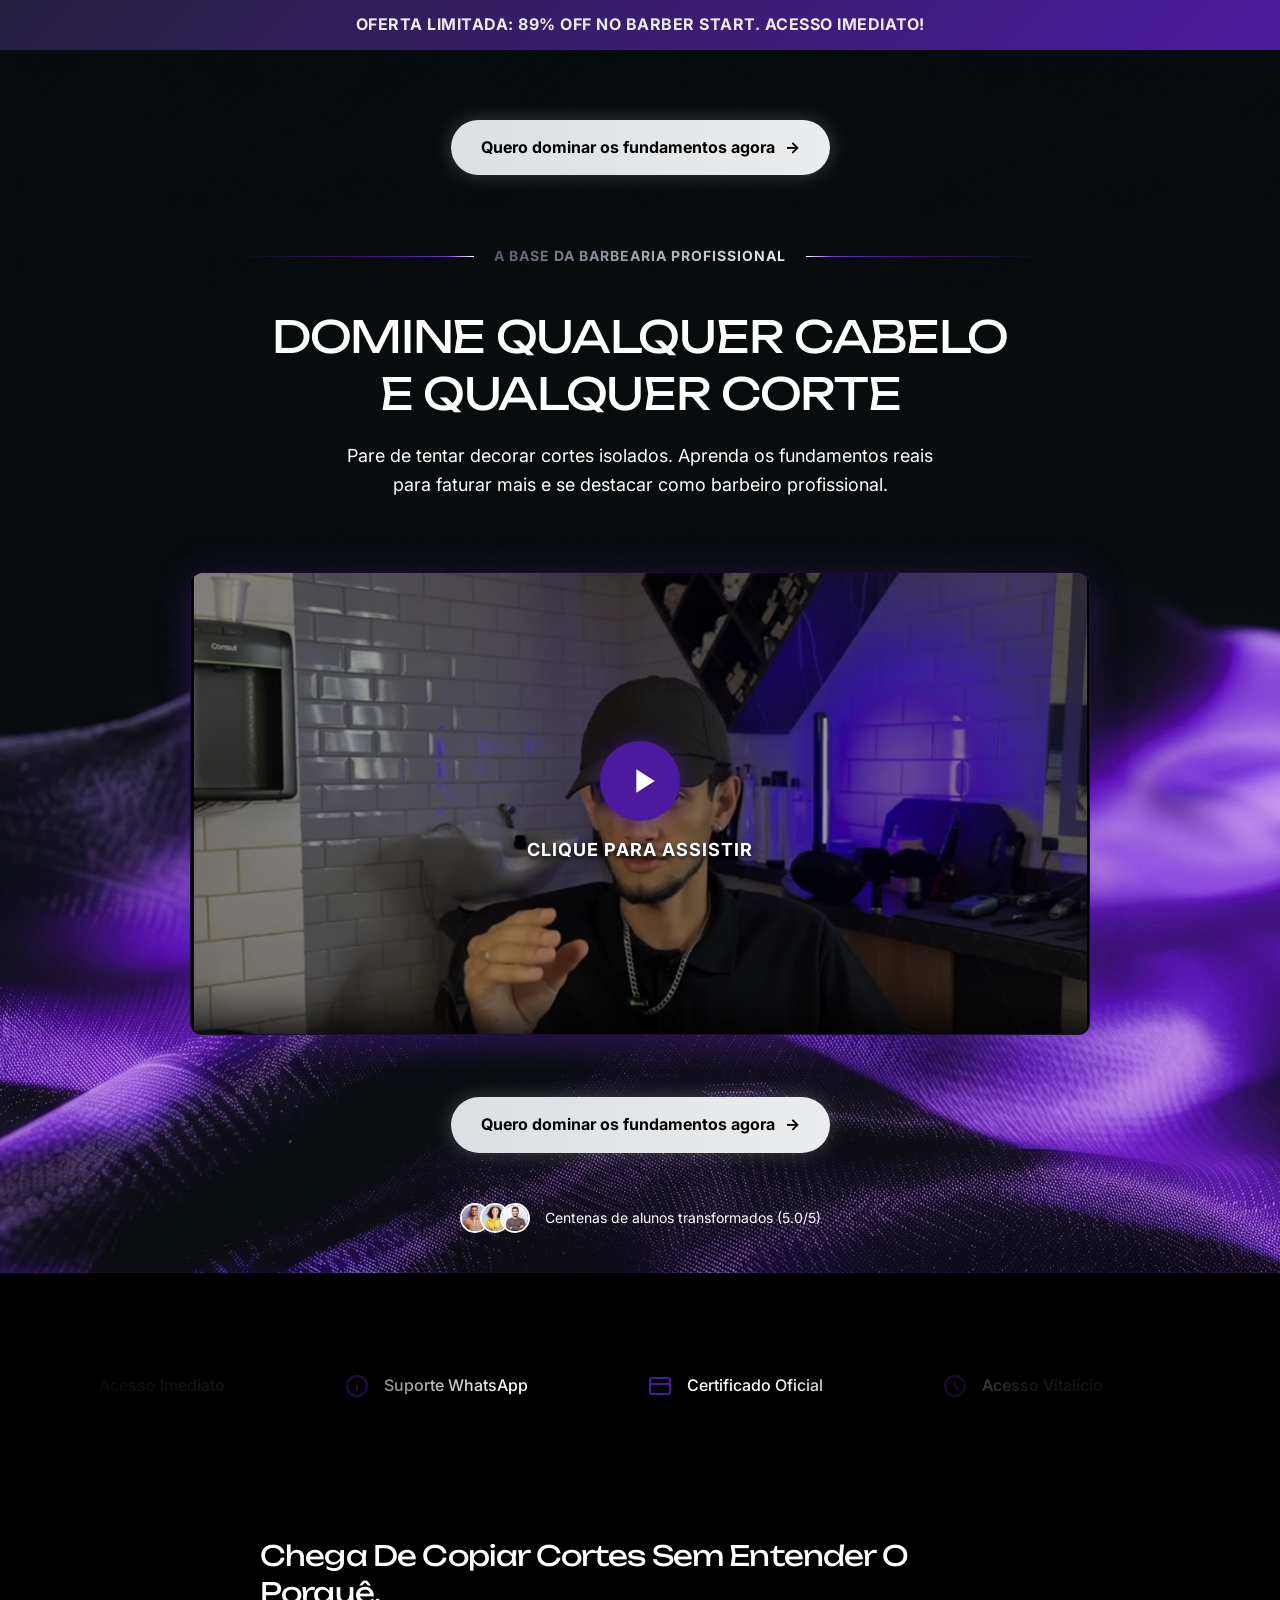
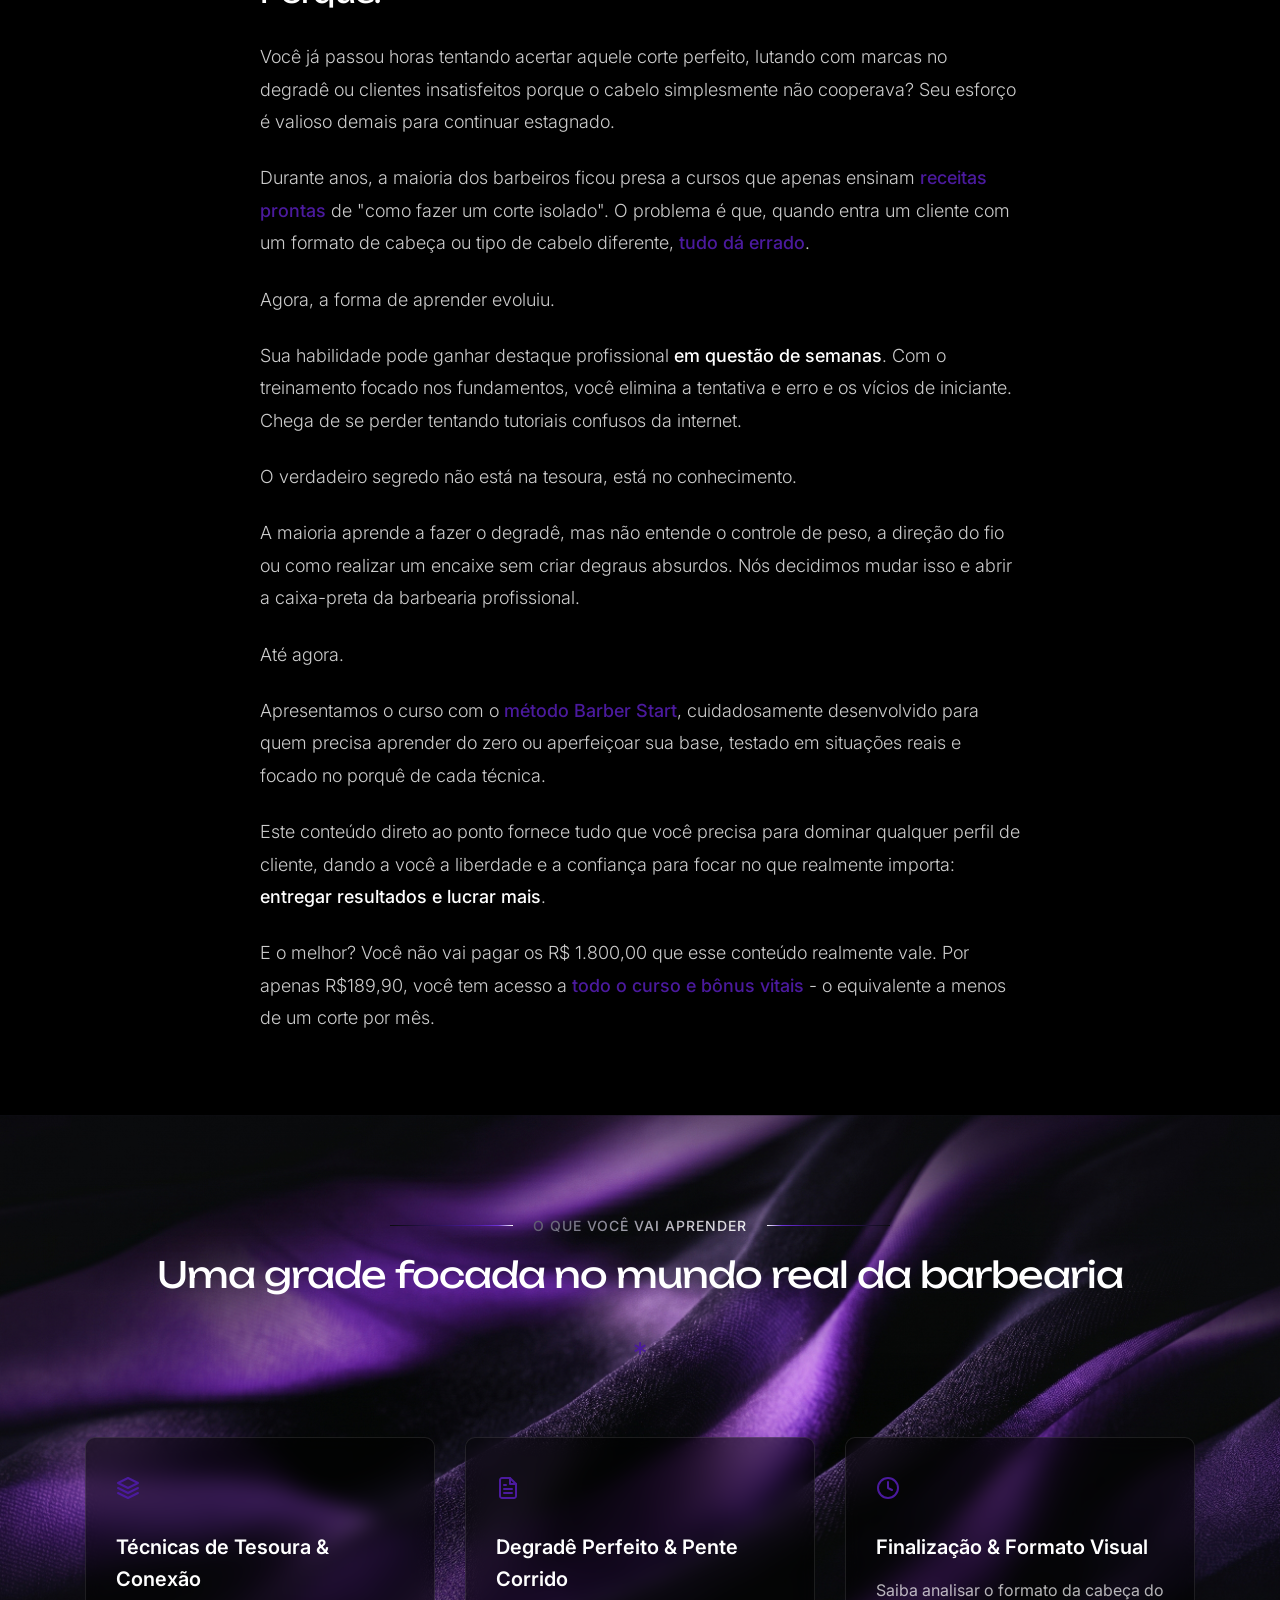
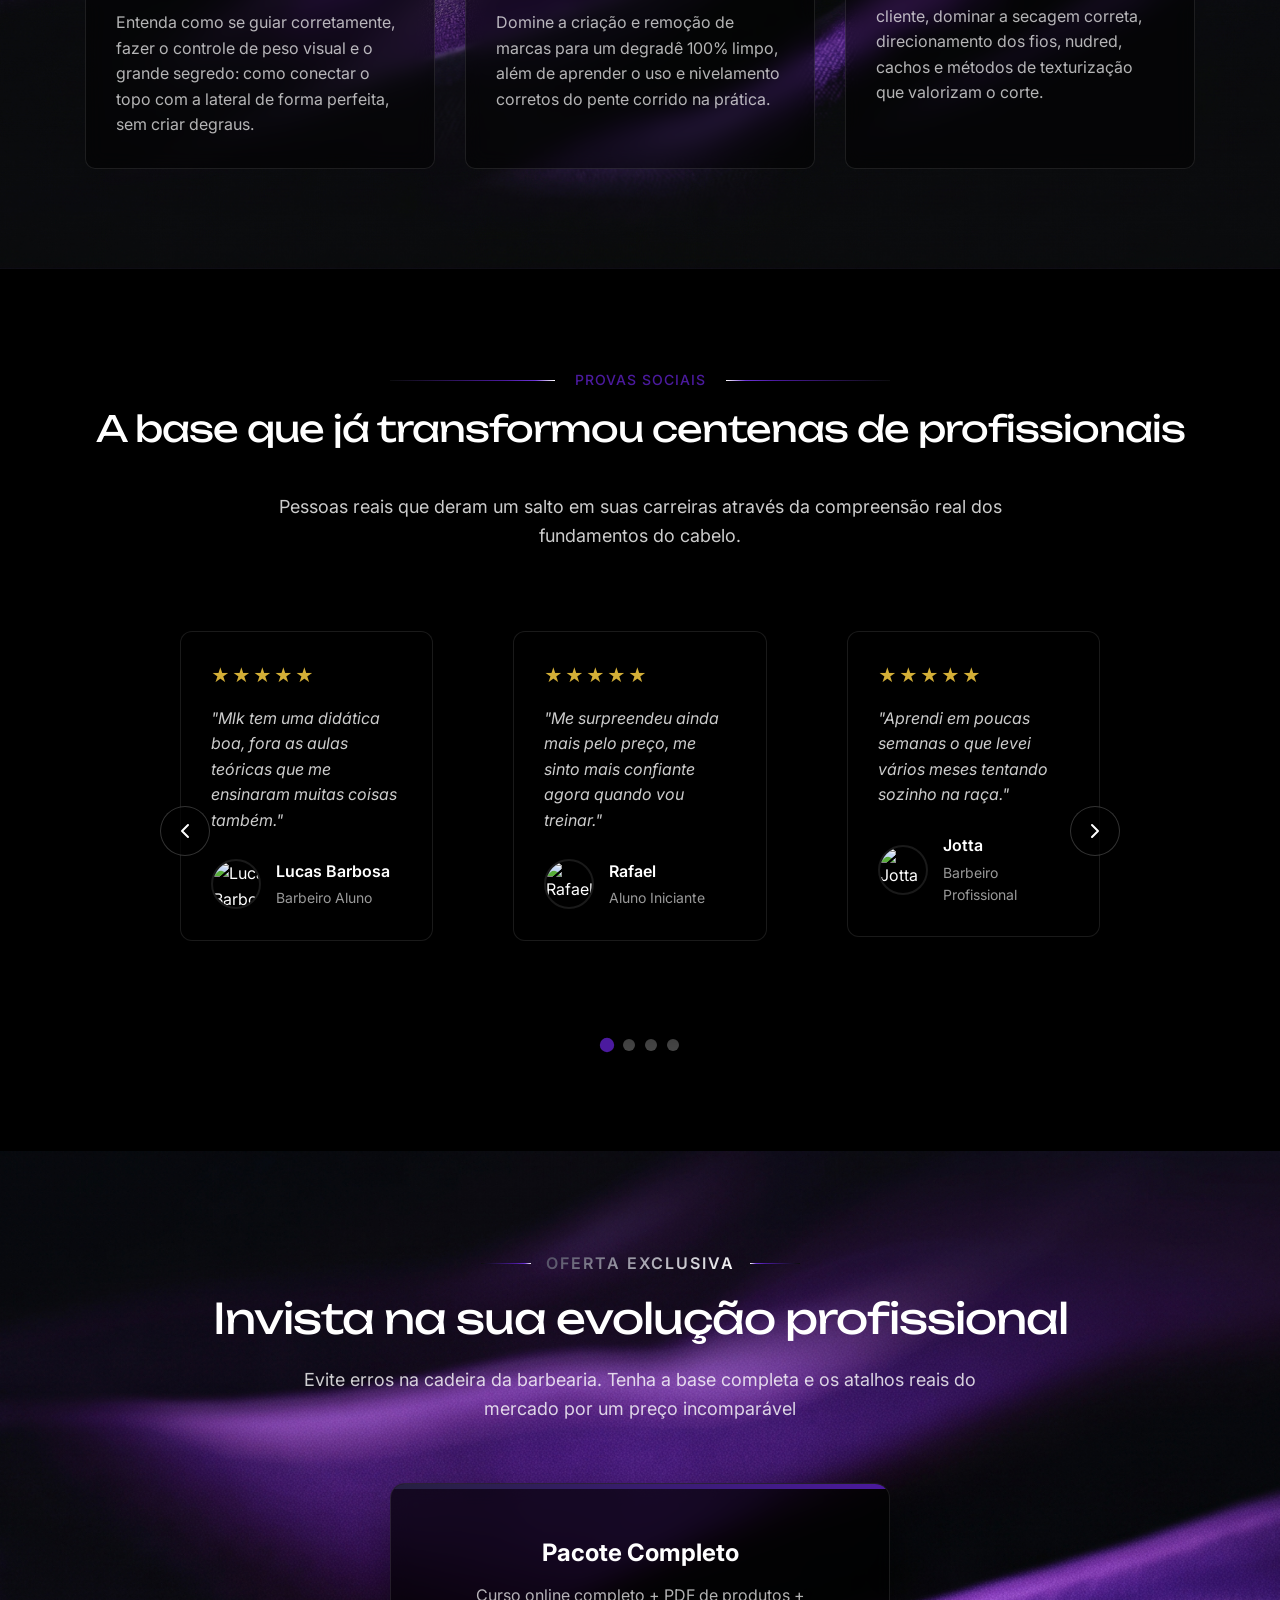
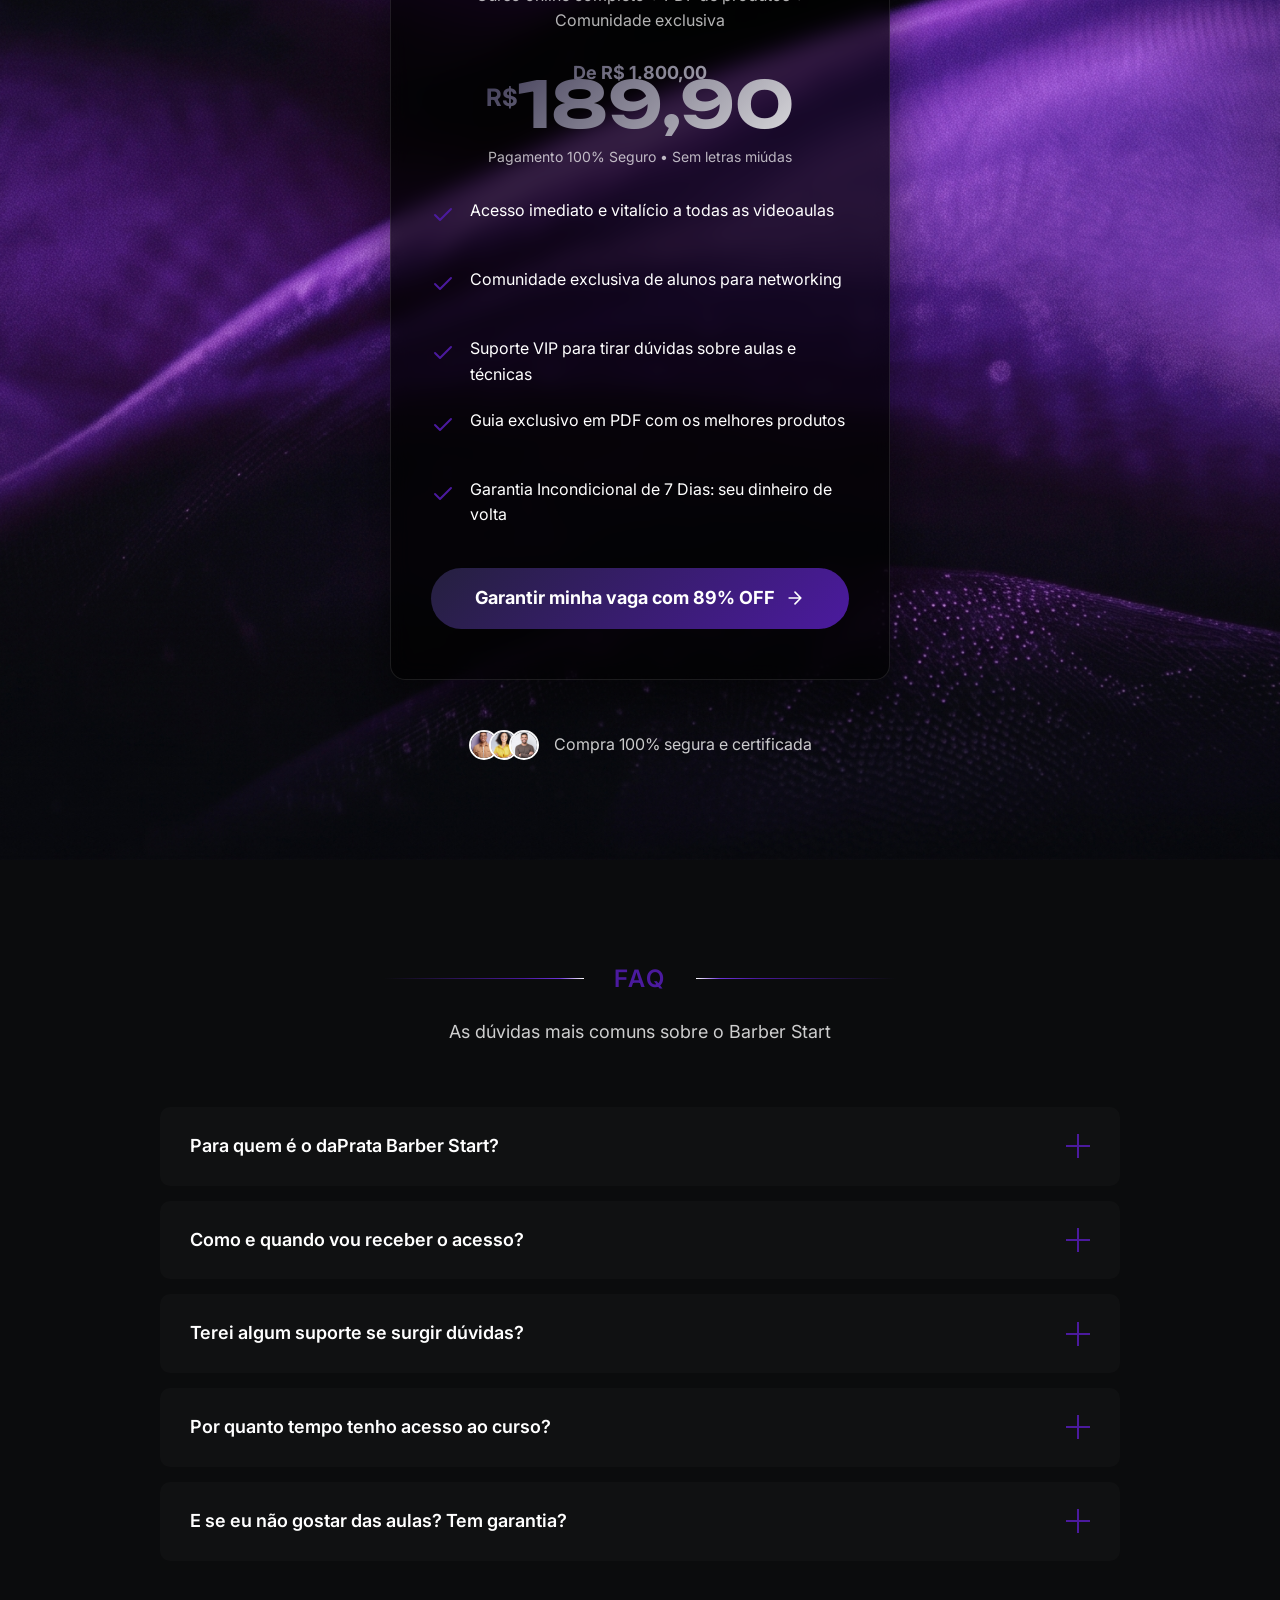
==== index.html @ 91c8563a "feat: add custom play overlay and interaction logic to video component" ====
<!DOCTYPE html>
<html lang="pt-BR">
  <head>
    <meta charset="UTF-8" />
    <meta name="viewport" content="width=device-width, initial-scale=1.0" />
    <!-- Google tag (gtag.js) -->
    <script
      async
      src="https://www.googletagmanager.com/gtag/js?id=AW-17040961520"
    ></script>
    <script>
      window.dataLayer = window.dataLayer || [];
      function gtag() {
        dataLayer.push(arguments);
      }
      gtag("js", new Date());

      gtag("config", "AW-17040961520");
    </script>

    <script
      async
      src="https://www.googletagmanager.com/gtag/js?id=AW-17040961520"
    ></script>
    <script>
      window.dataLayer = window.dataLayer || [];
      function gtag() {
        dataLayer.push(arguments);
      }
      gtag("js", new Date());

      gtag("config", "AW-17040961520");
    </script>
    <title>daPrata Barber Start | Domine os Fundamentos da Barbearia</title>
    <meta name="description" content="Pare de aprender cortes isolados. Aprenda os fundamentos reais para dominar qualquer cabelo e corte com o daPrata Barber Start." />
    <!-- Google Fonts -->
    <link rel="preconnect" href="https://fonts.googleapis.com" />
    <link rel="preconnect" href="https://fonts.gstatic.com" crossorigin />
    <link
      href="https://fonts.googleapis.com/css2?family=Inter:wght@300;400;500;600;700&family=Montserrat:wght@400;500;600;700&family=Poppins:wght@400;500;600;700&family=Unbounded:wght@400;700&display=swap"
      rel="stylesheet"
    />
    <style>
      * {
        margin: 0;
        padding: 0;
        box-sizing: border-box;
        font-family: "Inter", "Montserrat", "Poppins", sans-serif;
      }

      body {
        background-color: #000;
        color: #ffffff;
        line-height: 1.6;
      }

      .top-banner {
        background: linear-gradient(135deg, #25203f, #4b1a9e);
        color: rgb(235, 235, 235);
        text-align: center;
        padding: 12px 0;
        font-weight: bold;
        letter-spacing: 0.5px;
      }

      .hero {
        background-image: url("./images/Edite_esta_imagem_mantendo_exatamente_202605010237.jpeg");
        background-size: cover;
        background-position: center;
        min-height: 100vh;
        display: flex;
        flex-direction: column;
        align-items: center;
        padding: 40px 20px;
        position: relative;
      }

      .cta-button {
        background: linear-gradient(88deg, #dce0e3 0%, #ebeced 100%);
        color: #000000;
        padding: 15px 30px;
        border-radius: 50px;
        text-decoration: none;
        font-weight: bold;
        display: inline-flex;
        align-items: center;
        margin: 30px 0;
        transition: transform 0.3s ease;
        box-shadow: 0px 0px 20px 0px rgba(255, 255, 255, 0.2);
        text-align: center;
      }

      .cta-button:hover {
        transform: translateY(-3px);
      }

      .arrow {
        margin-left: 10px;
      }

      .divider {
        display: flex;
        align-items: center;
        width: 100%;
        max-width: 800px;
        margin: 40px 0;
      }

      .divider-line-left {
        flex-grow: 1;
        height: 1px;
        background: linear-gradient(
          270deg,
          #fff 0%,
          #6d35d8 12%,
          #4b1a9e 30%,
          #0b0c0d 100%
        );
      }

      .divider-line-right {
        flex-grow: 1;
        height: 1px;
        background: linear-gradient(
          90deg,
          #fff 0%,
          #6d35d8 12%,
          #4b1a9e 30%,
          #0b0c0d 100%
        );
      }

      .divider-text {
        padding: 0 20px;
        font-size: 14px;
        letter-spacing: 1px;
        font-weight: bold;
        background: linear-gradient(135deg, #4b485e, #ffffff);
        -webkit-background-clip: text;
        background-clip: text;
        -webkit-text-fill-color: transparent;
        text-fill-color: transparent;
      }

      .hero-title {
        color: #fff;
        text-align: center;
        font-family: "Unbounded", cursive;
        font-size: 44px;
        font-style: normal;
        font-weight: 400;
        line-height: 57.2px;
        letter-spacing: -1.32px;
        max-width: 800px;
        margin-bottom: 20px;
      }

      .hero-subtitle {
        text-align: center;
        font-size: 18px;
        max-width: 600px;
        margin-bottom: 40px;
      }

      /* ==========================================================================
         PLAYER DE VÍDEO CUSTOMIZADO
         ========================================================================== */
      .video-container {
        width: 100%;
        max-width: 900px;
        margin: 2rem auto;
        position: relative;
        flex: 1;
        display: flex;
        justify-content: center;
      }

      .video-wrapper {
        position: relative;
        width: 100%;
        border-radius: 12px;
        box-shadow: 
          0 20px 40px -10px rgba(75, 26, 158, 0.35),
          0 0 40px rgba(109, 53, 216, 0.18);
        background-color: #000;
        border: 1px solid rgba(109, 53, 216, 0.25);
      }

      .video-frame {
        width: 100%;
        height: auto;
        display: block;
        border-radius: 12px;
        object-fit: cover;
      }

      .video-overlay {
        position: absolute;
        top: 0;
        left: 0;
        width: 100%;
        height: 100%;
        background: rgba(0, 0, 0, 0.4);
        display: flex;
        flex-direction: column;
        align-items: center;
        justify-content: center;
        border-radius: 12px;
        transition: opacity 0.3s ease;
        z-index: 10;
        cursor: pointer;
      }

      .video-wrapper.is-playing .video-overlay {
        opacity: 0;
        pointer-events: none;
      }

      .play-button-custom {
        width: 80px;
        height: 80px;
        background: #4b1a9e;
        border-radius: 50%;
        display: flex;
        align-items: center;
        justify-content: center;
        box-shadow: 0 0 20px rgba(75, 26, 158, 0.6);
        animation: pulse-play 2s infinite;
        margin-bottom: 15px;
        transition: transform 0.3s ease, background 0.3s ease;
      }

      .play-button-custom svg {
        width: 40px;
        height: 40px;
        fill: #fff;
        margin-left: 5px;
      }

      .play-button-custom:hover {
        transform: scale(1.1);
        background: #6d35d8;
      }

      .overlay-text {
        color: #fff;
        font-weight: 700;
        font-size: 18px;
        letter-spacing: 1px;
        text-transform: uppercase;
        text-shadow: 0 2px 4px rgba(0,0,0,0.8);
      }

      @keyframes pulse-play {
        0% { box-shadow: 0 0 0 0 rgba(109, 53, 216, 0.7); }
        70% { box-shadow: 0 0 0 20px rgba(109, 53, 216, 0); }
        100% { box-shadow: 0 0 0 0 rgba(109, 53, 216, 0); }
      }


      .reviews {
        display: flex;
        align-items: center;
        margin-top: 20px;
      }

      .avatar-group {
        display: flex;
        margin-right: 15px;
      }
      .avatar {
        width: 30px;
        height: 30px;
        border-radius: 50%;
        border: 2px solid #ffffff;
        margin-left: -10px;
        background-color: #dce0e3;
      }

      .avatar:first-child {
        margin-left: 0;
      }

      .review-text {
        font-size: 14px;
      }

      /* Carousel Styles */
      .carousel-section {
        position: relative;
        width: 100%;
        overflow: hidden;
        padding: 60px 0;
        margin-top: 40px;
      }

      .carousel-container {
        position: relative;
        width: 100%;
        overflow: hidden;
      }

      /* Shadow overlays */
      .carousel-container::before,
      .carousel-container::after {
        content: "";
        position: absolute;
        top: 0;
        width: 40%;
        height: 100%;
        z-index: 2;
        pointer-events: none;
      }

      .carousel-container::before {
        left: 0;
        background: linear-gradient(
          90deg,
          rgba(0, 0, 0, 1) 0%,
          rgba(0, 0, 0, 0.9) 50%,
          rgba(0, 0, 0, 0) 100%
        );
      }

      .carousel-container::after {
        right: 0;
        background: linear-gradient(
          270deg,
          rgba(0, 0, 0, 1) 0%,
          rgba(0, 0, 0, 0.9) 50%,
          rgba(0, 0, 0, 0) 100%
        );
      }

      .carousel-track {
        display: flex;
        animation: scroll 30s linear infinite;
      }

      .carousel-item {
        display: flex;
        align-items: center;
        margin: 0 60px;
        white-space: nowrap;
      }

      .carousel-icon {
        width: 24px;
        height: 24px;
        margin-right: 15px;
        fill: none;
        stroke: #4b1a9e;
        stroke-width: 2;
      }

      .carousel-text {
        font-size: 16px;
        color: #ffffff;
        font-weight: 500;
      }

      @keyframes scroll {
        0% {
          transform: translateX(0);
        }
        100% {
          transform: translateX(-50%);
        }
      }

      /* Sales Copy Section */
      .sales-copy {
        max-width: 800px;
        margin: 80px auto;
        padding: 0 20px;
      }

      .sales-copy-title {
        color: #fff;
        font-family: "Unbounded", cursive;
        font-size: 28px;
        font-style: normal;
        font-weight: 400;
        line-height: 36.4px;
        letter-spacing: -0.84px;
        text-transform: capitalize;
        margin-bottom: 30px;
      }

      .sales-copy p {
        color: rgba(255, 255, 255, 0.8);
        font-family: "Inter", sans-serif;
        font-weight: 300;
        font-size: 18px;
        line-height: 1.8;
        margin-bottom: 24px;
      }

      .sales-copy .highlight {
        color: #4b1a9e;
        font-weight: 500;
      }

      .sales-copy .emphasis {
        font-weight: 500;
        color: #ffffff;
      }

      /* Features Section */
      .features-section {
        background-image: url("./images/feature-site-jonas.jpeg");
        background-size: cover;
        background-position: center;
        padding: 100px 20px;
        position: relative;
      }

      .features-container {
        max-width: 1200px;
        margin: 0 auto;
      }

      .features-header {
        text-align: center;
        margin-bottom: 60px;
      }

      .features-subtitle-wrapper {
        display: flex;
        align-items: center;
        justify-content: center;
        margin-bottom: 15px;
        width: 100%;
        max-width: 500px;
        margin-left: auto;
        margin-right: auto;
      }

      .features-subtitle-line-left {
        flex-grow: 1;
        height: 1px;
        background: linear-gradient(
          270deg,
          #fff 0%,
          #6d35d8 12%,
          #4b1a9e 30%,
          #0b0c0d 100%
        );
      }

      .features-subtitle-line-right {
        flex-grow: 1;
        height: 1px;
        background: linear-gradient(
          90deg,
          #fff 0%,
          #6d35d8 12%,
          #4b1a9e 30%,
          #0b0c0d 100%
        );
      }

      .features-subtitle {
        background: linear-gradient(135deg, #4b485e, #ffffff);
        -webkit-background-clip: text;
        background-clip: text;
        -webkit-text-fill-color: transparent;
        text-fill-color: transparent;
        font-size: 14px;
        font-weight: 500;
        letter-spacing: 1px;
        text-transform: uppercase;
        padding: 0 20px;
      }

      .features-title {
        color: #fff;
        font-family: "Unbounded", cursive;
        font-size: 36px;
        font-weight: 400;
        line-height: 1.3;
        letter-spacing: -1px;
        margin-bottom: 20px;
      }

      .features-divider {
        font-size: 30px;
        color: #4b1a9e;
        margin: 30px 0;
        text-align: center;
      }

      .features-grid {
        display: flex;
        flex-wrap: wrap;
        justify-content: center;
        gap: 30px;
      }

      .feature-card {
        background: rgba(0, 0, 0, 0.5);
        backdrop-filter: blur(10px);
        border: 1px solid rgba(255, 255, 255, 0.1);
        border-radius: 10px;
        padding: 30px;
        width: 100%;
        max-width: 350px;
        transition: transform 0.3s ease, box-shadow 0.3s ease;
      }

      .feature-card:hover {
        transform: translateY(-5px);
        box-shadow: 0 10px 30px rgba(75, 26, 158, 0.2);
      }

      .feature-icon {
        color: #4b1a9e;
        font-size: 24px;
        margin-bottom: 20px;
      }

      .feature-title {
        color: #fff;
        font-size: 20px;
        font-weight: 600;
        margin-bottom: 15px;
      }

      .feature-description {
        color: rgba(255, 255, 255, 0.7);
        font-size: 16px;
        line-height: 1.6;
      }

      /* Template Examples Section - Redesigned */
      .templates-section {
        max-width: 1200px;
        margin: 100px auto;
        padding: 0 20px;
      }

      .templates-header {
        text-align: center;
        margin-bottom: 60px;
      }

      .templates-subtitle-wrapper {
        display: flex;
        align-items: center;
        justify-content: center;
        margin-bottom: 15px;
        width: 100%;
        max-width: 500px;
        margin-left: auto;
        margin-right: auto;
      }

      .templates-subtitle-line-left {
        flex-grow: 1;
        height: 1px;
        background: linear-gradient(
          270deg,
          #fff 0%,
          #6d35d8 12%,
          #4b1a9e 30%,
          #0b0c0d 100%
        );
      }

      .templates-subtitle-line-right {
        flex-grow: 1;
        height: 1px;
        background: linear-gradient(
          90deg,
          #fff 0%,
          #6d35d8 12%,
          #4b1a9e 30%,
          #0b0c0d 100%
        );
      }

      .templates-subtitle {
        color: #4b1a9e;
        font-size: 14px;
        font-weight: 500;
        letter-spacing: 1px;
        text-transform: uppercase;
        padding: 0 20px;
      }

      .templates-title {
        color: #fff;
        font-family: "Unbounded", cursive;
        font-size: 36px;
        font-weight: 400;
        line-height: 1.3;
        letter-spacing: -1px;
        margin-bottom: 40px;
      }

      .templates-showcase {
        position: relative;
        margin: 0 auto;
        max-width: 1000px;
      }

      .templates-slider {
        position: relative;
        overflow: hidden;
        border-radius: 12px;
        box-shadow: 0 20px 50px rgba(0, 0, 0, 0.5);
        height: 560px;
      }

      .templates-slides {
        display: flex;
        transition: transform 0.5s cubic-bezier(0.4, 0, 0.2, 1);
        height: 100%;
      }

      .template-slide {
        min-width: calc(100% / 3);
        height: 100%;
        position: relative;
        overflow: hidden;
      }

      @media (max-width: 992px) {
        .template-slide {
          min-width: calc(100% / 2);
        }
      }

      @media (max-width: 768px) {
        .template-slide {
          min-width: 100%;
        }
      }

      .template-image {
        width: 100%;
        height: 100%;
        object-fit: cover;
        object-position: top center;
        transition: transform 0.5s ease;
      }

      .template-content {
        position: absolute;
        bottom: 0;
        left: 0;
        width: 100%;
        padding: 30px;
        background: linear-gradient(
          to top,
          rgba(0, 0, 0, 0.9),
          rgba(0, 0, 0, 0)
        );
        transform: translateY(100px);
        transition: transform 0.5s ease;
      }

      .template-slide:hover .template-content {
        transform: translateY(0);
      }

      .template-slide:hover .template-image {
        transform: scale(1.05);
      }

      .template-title {
        color: #fff;
        font-size: 24px;
        font-weight: 700;
        margin-bottom: 10px;
      }

      .template-description {
        color: rgba(255, 255, 255, 0.8);
        font-size: 16px;
        margin-bottom: 20px;
        max-width: 80%;
      }

      .template-button {
        display: inline-flex;
        align-items: center;
        background: linear-gradient(135deg, #25203f, #4b1a9e);
        color: #000000;
        padding: 12px 24px;
        border-radius: 50px;
        text-decoration: none;
        font-weight: 600;
        transition: transform 0.3s ease, box-shadow 0.3s ease;
      }

      .template-button:hover {
        transform: translateY(-3px);
        box-shadow: 0 10px 20px rgba(75, 26, 158, 0.3);
      }

      .template-button-icon {
        margin-left: 8px;
      }

      .templates-navigation {
        position: absolute;
        top: 50%;
        width: 100%;
        display: flex;
        justify-content: space-between;
        transform: translateY(-50%);
        z-index: 10;
        pointer-events: none;
      }

      .templates-arrow {
        width: 50px;
        height: 50px;
        background: rgba(0, 0, 0, 0.7);
        border: 1px solid rgba(255, 255, 255, 0.2);
        border-radius: 50%;
        display: flex;
        align-items: center;
        justify-content: center;
        cursor: pointer;
        transition: all 0.3s ease;
        pointer-events: auto;
        margin: 0 20px;
      }

      .templates-arrow:hover {
        background: #4b1a9e;
        transform: scale(1.1);
      }

      .templates-arrow svg {
        width: 24px;
        height: 24px;
        stroke: #fff;
        stroke-width: 2;
      }

      .templates-pagination {
        display: flex;
        justify-content: center;
        margin-top: 30px;
        gap: 10px;
      }

      .templates-dot {
        width: 12px;
        height: 12px;
        border-radius: 50%;
        background: rgba(255, 255, 255, 0.3);
        cursor: pointer;
        transition: all 0.3s ease;
      }

      .templates-dot.active {
        background: #4b1a9e;
        transform: scale(1.2);
      }

      .templates-dot:hover {
        background: rgba(75, 26, 158, 0.7);
      }

      /* Testimonials Section */
      .testimonials-section {
        padding: 100px 0;
        position: relative;
        overflow: hidden;
      }

      .testimonials-header {
        text-align: center;
        margin-bottom: 60px;
        position: relative;
        z-index: 2;
      }

      .testimonials-title-wrapper {
        display: flex;
        align-items: center;
        justify-content: center;
        max-width: 800px;
        margin: 0 auto;
      }

      .testimonials-line {
        flex-grow: 1;
        height: 1px;
        background: linear-gradient(
          270deg,
          #fff 0%,
          #6d35d8 12%,
          #4b1a9e 30%,
          #0b0c0d 100%
        );
      }

      .testimonials-title {
        color: #4b1a9e;
        font-size: 16px;
        font-weight: 600;
        letter-spacing: 2px;
        text-transform: uppercase;
        padding: 0 30px;
      }

      .testimonials-slider-container {
        position: relative;
        padding: 40px 0;
      }

      .testimonials-slider-container::before,
      .testimonials-slider-container::after {
        content: "";
        position: absolute;
        top: 0;
        width: 20%;
        height: 100%;
        z-index: 2;
        pointer-events: none;
      }

      .testimonials-slider-container::before {
        left: 0;
        background: linear-gradient(
          90deg,
          rgba(1, 1, 1, 1) 0%,
          rgba(1, 1, 1, 0.8) 50%,
          rgba(1, 1, 1, 0) 100%
        );
      }

      .testimonials-slider-container::after {
        right: 0;
        background: linear-gradient(
          270deg,
          rgba(11, 12, 13, 1) 0%,
          rgba(11, 12, 13, 0.8) 50%,
          rgba(11, 12, 13, 0) 100%
        );
      }

      .testimonials-slider {
        display: flex;
        overflow: hidden;
        position: relative;
        width: 100%;
      }

      .testimonials-track {
        display: flex;
        animation: testimonialScroll 40s linear infinite;
        width: fit-content;
      }

      .testimonials-track-reverse {
        display: flex;
        animation: testimonialScrollReverse 40s linear infinite;
        width: fit-content;
      }

      @keyframes testimonialScroll {
        0% {
          transform: translateX(0);
        }
        100% {
          transform: translateX(
            calc(-350px * 6 - 30px * 6)
          ); /* Width of cards × number of cards */
        }
      }

      @keyframes testimonialScrollReverse {
        0% {
          transform: translateX(
            calc(-350px * 6 - 30px * 6)
          ); /* Width of cards × number of cards */
        }
        100% {
          transform: translateX(0);
        }
      }

      .testimonial-card {
        flex: 0 0 auto;
        width: 350px;
        background-color: #101112;
        border-radius: 10px;
        padding: 30px;
        margin: 0 15px;
        box-shadow: 0 10px 30px rgba(0, 0, 0, 0.3);
      }

      .testimonial-stars {
        display: flex;
        margin-bottom: 15px;
      }

      .testimonial-star {
        color: #4b1a9e;
        margin-right: 5px;
      }

      .testimonial-quote {
        color: #fff;
        font-size: 16px;
        line-height: 1.6;
        margin-bottom: 20px;
        min-height: 80px;
      }

      .testimonial-author {
        display: flex;
        align-items: center;
      }

      .testimonial-avatar {
        width: 50px;
        height: 50px;
        border-radius: 50%;
        overflow: hidden;
        margin-right: 15px;
        border: 2px solid rgba(255, 255, 255, 0.1);
      }

      .testimonial-avatar img {
        width: 100%;
        height: 100%;
        object-fit: cover;
      }

      .testimonial-info {
        flex: 1;
      }

      .testimonial-name {
        color: #fff;
        font-weight: 600;
        font-size: 16px;
        margin-bottom: 3px;
      }

      .testimonial-position {
        color: rgba(255, 255, 255, 0.6);
        font-size: 14px;
      }

      /* Pricing Section */
      .pricing-section {
        background-image: url("./images/budget-jonas-lp.jpeg");
        background-size: cover;
        background-position: center;
        padding: 100px 0;
        position: relative;
      }

      .pricing-container {
        max-width: 1200px;
        margin: 0 auto;
        padding: 0 20px;
      }

      .pricing-header {
        text-align: center;
        margin-bottom: 60px;
      }

      .pricing-subtitle {
        background: linear-gradient(135deg, #4b485e, #ffffff);
        -webkit-background-clip: text;
        background-clip: text;
        -webkit-text-fill-color: transparent;
        text-fill-color: transparent;
        font-size: 16px;
        font-weight: 600;
        letter-spacing: 2px;
        text-transform: uppercase;
        margin-bottom: 15px;
        display: inline-block;
        position: relative;
      }

      .pricing-subtitle::before,
      .pricing-subtitle::after {
        content: "";
        position: absolute;
        top: 50%;
        width: 50px;
        height: 1px;
        background: linear-gradient(
          270deg,
          #fff 0%,
          #6d35d8 12%,
          #4b1a9e 30%,
          #0b0c0d 100%
        );
      }

      .pricing-subtitle::before {
        right: 100%;
        margin-right: 15px;
      }

      .pricing-subtitle::after {
        left: 100%;
        margin-left: 15px;
        background: linear-gradient(
          90deg,
          #fff 0%,
          #6d35d8 12%,
          #4b1a9e 30%,
          #0b0c0d 100%
        );
      }

      .pricing-title {
        color: #fff;
        font-family: "Unbounded", cursive;
        font-size: 42px;
        font-weight: 400;
        line-height: 1.3;
        letter-spacing: -1px;
        margin-bottom: 20px;
      }

      .pricing-description {
        color: rgba(255, 255, 255, 0.8);
        font-size: 18px;
        max-width: 700px;
        margin: 0 auto 40px;
      }

      .pricing-card-container {
        display: flex;
        justify-content: center;
        align-items: center;
      }

      .pricing-card {
        background: rgba(0, 0, 0, 0.7);
        backdrop-filter: blur(10px);
        border: 1px solid rgba(255, 255, 255, 0.1);
        border-radius: 15px;
        padding: 50px 40px;
        width: 100%;
        max-width: 500px;
        box-shadow: 0 20px 50px rgba(0, 0, 0, 0.5);
        transition: transform 0.3s ease, box-shadow 0.3s ease;
        position: relative;
        overflow: hidden;
      }

      .pricing-card::before {
        content: "";
        position: absolute;
        top: 0;
        left: 0;
        width: 100%;
        height: 5px;
        background: linear-gradient(135deg, #25203f, #4b1a9e);
      }

      .pricing-card:hover {
        transform: translateY(-10px);
        box-shadow: 0 30px 60px rgba(75, 26, 158, 0.3);
      }

      .pricing-card-header {
        margin-bottom: 30px;
        text-align: center;
      }

      .pricing-card-title {
        color: #fff;
        font-size: 24px;
        font-weight: 700;
        margin-bottom: 10px;
      }

      .pricing-card-subtitle {
        color: rgba(255, 255, 255, 0.7);
        font-size: 16px;
        line-height: 1.6;
      }

      .pricing-card-price {
        text-align: center;
        margin-bottom: 30px;
      }

      .price-value {
        font-family: "Unbounded", cursive;
        font-size: 64px;
        font-weight: 700;
        color: #fff;
        line-height: 1;
        margin-bottom: 10px;
        background: linear-gradient(135deg, #25203f, #eeeeee);
        -webkit-background-clip: text;
        background-clip: text;
        -webkit-text-fill-color: transparent;
        text-fill-color: transparent;
      }

      .price-currency {
        font-size: 24px;
        vertical-align: super;
      }

      .price-description {
        color: rgba(255, 255, 255, 0.7);
        font-size: 14px;
      }

      .pricing-card-features {
        margin-bottom: 40px;
      }

      .feature-item {
        display: flex;
        align-items: flex-start;
        margin-bottom: 20px;
      }

      .feature-icon {
        color: #4b1a9e;
        margin-right: 15px;
        flex-shrink: 0;
        margin-top: 5px;
      }

      .feature-text {
        color: #fff;
        font-size: 16px;
        line-height: 1.6;
      }

      .pricing-card-button {
        text-align: center;
      }

      .pricing-button {
        display: inline-flex;
        align-items: center;
        justify-content: center;
        background: linear-gradient(135deg, #25203f, #4b1a9e);
        color: #ffffff;
        padding: 16px 40px;
        border-radius: 50px;
        text-decoration: none;
        font-weight: 700;
        font-size: 18px;
        transition: transform 0.3s ease, box-shadow 0.3s ease;
        width: 100%;
        border: none;
        cursor: pointer;
      }

      .pricing-button:hover {
        transform: translateY(-3px);
        box-shadow: 0 10px 30px rgba(75, 26, 158, 0.4);
      }

      .pricing-button-icon {
        margin-left: 10px;
      }

      .pricing-reviews {
        display: flex;
        align-items: center;
        justify-content: center;
        margin-top: 50px;
      }

      .pricing-avatar-group {
        display: flex;
        margin-right: 15px;
      }

      .pricing-avatar {
        width: 30px;
        height: 30px;
        border-radius: 50%;
        border: 2px solid #ffffff;
        margin-left: -10px;
        background-color: #dce0e3;
        overflow: hidden;
      }

      .pricing-avatar:first-child {
        margin-left: 0;
      }

      .pricing-avatar img {
        width: 100%;
        height: 100%;
        object-fit: cover;
      }

      .pricing-review-text {
        font-size: 16px;
        color: rgba(255, 255, 255, 0.8);
      }

      /* FAQ Section */
      .faq-section {
        padding: 100px 0;
        background-color: #0b0c0d;
        position: relative;
      }

      .faq-container {
        max-width: 1000px;
        margin: 0 auto;
        padding: 0 20px;
      }

      .faq-header {
        text-align: center;
        margin-bottom: 60px;
        position: relative;
      }

      .faq-title-wrapper {
        display: flex;
        align-items: center;
        justify-content: center;
        margin-bottom: 20px;
      }

      .faq-line {
        flex-grow: 1;
        height: 1px;
        background: linear-gradient(
          270deg,
          #fff 0%,
          #6d35d8 12%,
          #4b1a9e 30%,
          #0b0c0d 100%
        );
        max-width: 200px;
      }

      .faq-line-right {
        background: linear-gradient(
          90deg,
          #fff 0%,
          #6d35d8 12%,
          #4b1a9e 30%,
          #0b0c0d 100%
        );
      }

      .faq-title {
        color: #4b1a9e;
        font-size: 24px;
        font-weight: 600;
        letter-spacing: 2px;
        text-transform: uppercase;
        padding: 0 30px;
      }

      .faq-description {
        color: rgba(255, 255, 255, 0.8);
        font-size: 18px;
        max-width: 700px;
        margin: 0 auto;
      }

      .faq-list {
        display: flex;
        flex-direction: column;
        gap: 15px;
      }

      .faq-item {
        background-color: #101112;
        border-radius: 10px;
        overflow: hidden;
        transition: all 0.3s ease;
      }

      .faq-question {
        padding: 25px 30px;
        display: flex;
        justify-content: space-between;
        align-items: center;
        cursor: pointer;
        user-select: none;
      }

      .faq-question-text {
        color: #fff;
        font-size: 18px;
        font-weight: 600;
      }

      .faq-icon {
        width: 24px;
        height: 24px;
        position: relative;
        transition: transform 0.3s ease;
      }

      .faq-icon::before,
      .faq-icon::after {
        content: "";
        position: absolute;
        background-color: #4b1a9e;
        transition: all 0.3s ease;
      }

      .faq-icon::before {
        width: 100%;
        height: 2px;
        top: 50%;
        left: 0;
        transform: translateY(-50%);
      }

      .faq-icon::after {
        width: 2px;
        height: 100%;
        top: 0;
        left: 50%;
        transform: translateX(-50%);
      }

      .faq-answer {
        max-height: 0;
        overflow: hidden;
        transition: max-height 0.5s ease;
      }

      .faq-answer-content {
        padding: 0 30px 25px;
        color: rgba(255, 255, 255, 0.8);
        font-size: 16px;
        line-height: 1.6;
      }

      .faq-item.active {
        box-shadow: 0 10px 30px rgba(75, 26, 158, 0.2);
      }

      .faq-item.active .faq-icon {
        transform: rotate(45deg);
      }

      .faq-item.active .faq-answer {
        max-height: 500px;
      }

      /* Responsive Styles */
      @media (max-width: 1200px) {
        .templates-slider {
          height: 500px;
        }

        .pricing-card {
          max-width: 450px;
        }
      }

      @media (max-width: 992px) {
        .hero-title {
          font-size: 36px;
          line-height: 1.3;
        }

        .video-placeholder {
          height: 350px;
        }

        .features-grid {
          gap: 20px;
        }

        .templates-slider {
          height: 450px;
        }

        .template-content {
          padding: 20px;
        }

        .template-description {
          max-width: 100%;
        }

        .pricing-title {
          font-size: 36px;
        }
      }

      @media (max-width: 768px) {
        .top-banner {
          font-size: 14px;
          padding: 10px 0;
        }

        .hero {
          padding: 30px 15px;
        }

        .hero-title {
          font-size: 28px;
          line-height: 1.3;
          letter-spacing: -0.5px;
        }

        .hero-subtitle {
          font-size: 16px;
        }

        .cta-button {
          padding: 12px 20px;
          font-size: 14px;
          width: 100%;
          justify-content: center;
        }

        .divider-text {
          font-size: 12px;
          padding: 0 10px;
        }

        .video-placeholder {
          height: 250px;
        }

        .sales-copy-title {
          font-size: 24px;
          line-height: 1.3;
        }

        .sales-copy p {
          font-size: 16px;
        }

        .features-section,
        .testimonials-section,
        .pricing-section,
        .faq-section {
          padding: 60px 0;
        }

        .features-title,
        .templates-title,
        .pricing-title {
          font-size: 28px;
        }

        .features-subtitle,
        .templates-subtitle,
        .testimonials-title {
          font-size: 12px;
        }

        .feature-card {
          padding: 20px;
        }

        .templates-slider {
          height: 400px;
        }

        .templates-arrow {
          width: 40px;
          height: 40px;
          margin: 0 10px;
        }

        .testimonial-card {
          width: 280px;
          padding: 20px;
        }

        .testimonial-quote {
          font-size: 14px;
          min-height: 100px;
        }

        .pricing-card {
          padding: 30px 20px;
        }

        .price-value {
          font-size: 48px;
        }

        .price-currency {
          font-size: 20px;
        }

        .pricing-button {
          padding: 14px 20px;
          font-size: 16px;
        }

        .faq-title {
          font-size: 20px;
          padding: 0 15px;
        }

        .faq-description {
          font-size: 16px;
        }

        .faq-question {
          padding: 20px;
        }

        .faq-question-text {
          font-size: 16px;
          max-width: 85%;
        }

        .faq-answer-content {
          padding: 0 20px 20px;
          font-size: 14px;
        }
      }

      @media (max-width: 576px) {
        .hero-title {
          font-size: 24px;
          line-height: 1.3;
        }

        .hero-subtitle {
          font-size: 14px;
        }

        .video-placeholder {
          height: 200px;
        }

        .carousel-item {
          margin: 0 30px;
        }

        .carousel-text {
          font-size: 14px;
        }

        .templates-slider {
          height: 350px;
        }

        .template-title {
          font-size: 20px;
        }

        .template-description {
          font-size: 14px;
          margin-bottom: 15px;
        }

        .template-button {
          padding: 10px 20px;
          font-size: 14px;
        }

        .testimonial-card {
          width: 250px;
          padding: 15px;
        }

        .testimonial-quote {
          min-height: 120px;
        }

        .testimonial-avatar {
          width: 40px;
          height: 40px;
        }

        .price-value {
          font-size: 42px;
        }

        .feature-item {
          margin-bottom: 15px;
        }

        .feature-text {
          font-size: 14px;
        }

        .pricing-reviews {
          flex-direction: column;
          gap: 10px;
        }

        .pricing-avatar-group {
          margin-right: 0;
          margin-bottom: 10px;
        }
      }

      /* Custom HTML5 Video Player Styles */
      video {
        accent-color: #6d35d8;
        outline: none;
      }

      video::-webkit-media-controls-play-button,
      video::-webkit-media-controls-mute-button,
      video::-webkit-media-controls-fullscreen-button {
        background-color: rgba(75, 26, 158, 0.5);
        border-radius: 50%;
        transition: background-color 0.3s ease, box-shadow 0.3s ease;
      }

      video::-webkit-media-controls-play-button:hover,
      video::-webkit-media-controls-mute-button:hover,
      video::-webkit-media-controls-fullscreen-button:hover {
        background-color: #6d35d8;
        box-shadow: 0 0 18px rgba(75, 26, 158, 0.35);
      }

      video::-webkit-media-controls-timeline {
        background: rgba(37, 32, 63, 0.45);
        border-radius: 10px;
        box-shadow: 0 0 18px rgba(75, 26, 158, 0.35);
      }

      video::-webkit-media-controls-current-time-display,
      video::-webkit-media-controls-time-remaining-display {
        color: #ffffff;
        text-shadow: 0 0 5px rgba(75, 26, 158, 0.5);
      }

      /* Testimonials Grid */
      .testimonials-grid {
        display: grid;
        grid-template-columns: repeat(3, 1fr);
        gap: 30px;
        max-width: 1200px;
        margin: 0 auto;
        padding: 0 20px;
      }

      .testimonial-grid-card {
        background: rgba(0, 0, 0, 0.5);
        backdrop-filter: blur(10px);
        border: 1px solid rgba(255, 255, 255, 0.1);
        border-radius: 12px;
        padding: 30px;
        box-shadow: 0 10px 30px rgba(0, 0, 0, 0.3);
        transition: transform 0.3s ease, box-shadow 0.3s ease;
        display: flex;
        flex-direction: column;
      }

      .testimonial-grid-card:hover {
        transform: translateY(-5px);
        box-shadow: 0 10px 30px rgba(75, 26, 158, 0.2);
      }

      .testimonial-grid-card .testimonial-stars {
        color: #d4af37;
        font-size: 18px;
        margin-bottom: 15px;
        letter-spacing: 2px;
      }

      .testimonial-grid-card .testimonial-quote {
        color: rgba(255, 255, 255, 0.8);
        font-size: 16px;
        line-height: 1.6;
        margin-bottom: 25px;
        flex-grow: 1;
        font-style: italic;
      }

      .testimonial-author {
        display: flex;
        align-items: center;
      }
      
      .testimonial-avatar {
        width: 50px;
        height: 50px;
        border-radius: 50%;
        overflow: hidden;
        margin-right: 15px;
        border: 2px solid rgba(255, 255, 255, 0.1);
      }
      
      .testimonial-avatar img {
        width: 100%;
        height: 100%;
        object-fit: cover;
      }

      @media (max-width: 992px) {
        .testimonials-grid {
          grid-template-columns: repeat(2, 1fr);
        }
      }

      @media (max-width: 768px) {
        .testimonials-grid {
          grid-template-columns: 1fr;
        }
      }
    </style>
  </head>
  <body>
    <div class="top-banner">
      OFERTA LIMITADA: 89% OFF NO BARBER START. ACESSO IMEDIATO!
    </div>

    <div class="hero">
      <a href="https://pay.kiwify.com.br/OyEqNke" class="cta-button">
        Quero dominar os fundamentos agora
        <span class="arrow">→</span>
      </a>

      <div class="divider">
        <div class="divider-line-left"></div>
        <div class="divider-text">A BASE DA BARBEARIA PROFISSIONAL</div>
        <div class="divider-line-right"></div>
      </div>

      <h1 class="hero-title">DOMINE QUALQUER CABELO<br />E QUALQUER CORTE</h1>

      <p class="hero-subtitle">
        Pare de tentar decorar cortes isolados. Aprenda os fundamentos reais<br />para faturar mais e se destacar como barbeiro profissional.
      </p>

      <div class="video-container">
        <div class="video-wrapper" id="customVideoWrapper">
          <video 
            id="mainVideo"
            class="video-frame" 
            src="./video/Jonas-video.mp4" 
            poster="./images/image.png"
            playsinline 
            webkit-playsinline
          ></video>
          <div class="video-overlay" id="videoOverlay">
            <div class="play-button-custom">
              <svg viewBox="0 0 24 24" fill="currentColor">
                <path d="M8 5v14l11-7z"/>
              </svg>
            </div>
            <div class="overlay-text">CLIQUE PARA ASSISTIR</div>
          </div>
        </div>
      </div>

      <a href="https://pay.kiwify.com.br/OyEqNke" class="cta-button">
        Quero dominar os fundamentos agora
        <span class="arrow">→</span>
      </a>

      <div class="reviews">
        <div class="avatar-group">
          <img class="avatar" src="./images/people/1.png" />
          <img class="avatar" src="./images/people/2.png" />
          <img class="avatar" src="./images/people/3.png" />
        </div>
        <div class="review-text">Centenas de alunos transformados (5.0/5)</div>
      </div>
    </div>

    <!-- Infinite Carousel Section -->
    <div class="carousel-section">
      <div class="carousel-container">
        <div class="carousel-track">
          <!-- First set of items -->
          <div class="carousel-item">
            <svg
              class="carousel-icon"
              viewBox="0 0 24 24"
              xmlns="http://www.w3.org/2000/svg"
            >
              <path
                d="M12 2L4 7V17L12 22L20 17V7L12 2Z"
                stroke="#4b1a9e"
                stroke-width="2"
                stroke-linecap="round"
                stroke-linejoin="round"
                fill="none"
              />
            </svg>
            <span class="carousel-text">Acesso Imediato</span>
          </div>

          <div class="carousel-item">
            <svg
              class="carousel-icon"
              viewBox="0 0 24 24"
              xmlns="http://www.w3.org/2000/svg"
            >
              <circle
                cx="12"
                cy="12"
                r="10"
                stroke="#4b1a9e"
                stroke-width="2"
                fill="none"
              />
              <path
                d="M12 16V12M12 8H12.01"
                stroke="#4b1a9e"
                stroke-width="2"
                stroke-linecap="round"
                stroke-linejoin="round"
              />
            </svg>
            <span class="carousel-text">Suporte WhatsApp</span>
          </div>

          <div class="carousel-item">
            <svg
              class="carousel-icon"
              viewBox="0 0 24 24"
              xmlns="http://www.w3.org/2000/svg"
            >
              <rect
                x="2"
                y="4"
                width="20"
                height="16"
                rx="2"
                stroke="#4b1a9e"
                stroke-width="2"
                fill="none"
              />
              <path
                d="M2 10H22"
                stroke="#4b1a9e"
                stroke-width="2"
                stroke-linecap="round"
                stroke-linejoin="round"
              />
            </svg>
            <span class="carousel-text">Certificado Oficial</span>
          </div>

          <div class="carousel-item">
            <svg
              class="carousel-icon"
              viewBox="0 0 24 24"
              xmlns="http://www.w3.org/2000/svg"
            >
              <circle
                cx="12"
                cy="12"
                r="10"
                stroke="#4b1a9e"
                stroke-width="2"
                fill="none"
              />
              <path
                d="M12 8V12L15 15"
                stroke="#4b1a9e"
                stroke-width="2"
                stroke-linecap="round"
                stroke-linejoin="round"
              />
            </svg>
            <span class="carousel-text">Acesso Vitalício</span>
          </div>

          <div class="carousel-item">
            <svg
              class="carousel-icon"
              viewBox="0 0 24 24"
              xmlns="http://www.w3.org/2000/svg"
            >
              <path
                d="M12 2V18M12 18L6 12M12 18L18 12"
                stroke="#4b1a9e"
                stroke-width="2"
                stroke-linecap="round"
                stroke-linejoin="round"
                fill="none"
              />
              <path
                d="M5 21H19"
                stroke="#4b1a9e"
                stroke-width="2"
                stroke-linecap="round"
                stroke-linejoin="round"
              />
            </svg>
            <span class="carousel-text">Comunidade Exclusiva</span>
          </div>

          <!-- Duplicate items for infinite scroll effect -->
          <div class="carousel-item">
            <svg
              class="carousel-icon"
              viewBox="0 0 24 24"
              xmlns="http://www.w3.org/2000/svg"
            >
              <path
                d="M12 2L4 7V17L12 22L20 17V7L12 2Z"
                stroke="#4b1a9e"
                stroke-width="2"
                stroke-linecap="round"
                stroke-linejoin="round"
                fill="none"
              />
            </svg>
            <span class="carousel-text">Acesso Imediato</span>
          </div>

          <div class="carousel-item">
            <svg
              class="carousel-icon"
              viewBox="0 0 24 24"
              xmlns="http://www.w3.org/2000/svg"
            >
              <circle
                cx="12"
                cy="12"
                r="10"
                stroke="#4b1a9e"
                stroke-width="2"
                fill="none"
              />
              <path
                d="M12 16V12M12 8H12.01"
                stroke="#4b1a9e"
                stroke-width="2"
                stroke-linecap="round"
                stroke-linejoin="round"
              />
            </svg>
            <span class="carousel-text">Suporte WhatsApp</span>
          </div>

          <div class="carousel-item">
            <svg
              class="carousel-icon"
              viewBox="0 0 24 24"
              xmlns="http://www.w3.org/2000/svg"
            >
              <rect
                x="2"
                y="4"
                width="20"
                height="16"
                rx="2"
                stroke="#4b1a9e"
                stroke-width="2"
                fill="none"
              />
              <path
                d="M2 10H22"
                stroke="#4b1a9e"
                stroke-width="2"
                stroke-linecap="round"
                stroke-linejoin="round"
              />
            </svg>
            <span class="carousel-text">Certificado Oficial</span>
          </div>

          <div class="carousel-item">
            <svg
              class="carousel-icon"
              viewBox="0 0 24 24"
              xmlns="http://www.w3.org/2000/svg"
            >
              <circle
                cx="12"
                cy="12"
                r="10"
                stroke="#4b1a9e"
                stroke-width="2"
                fill="none"
              />
              <path
                d="M12 8V12L15 15"
                stroke="#4b1a9e"
                stroke-width="2"
                stroke-linecap="round"
                stroke-linejoin="round"
              />
            </svg>
            <span class="carousel-text">Acesso Vitalício</span>
          </div>

          <div class="carousel-item">
            <svg
              class="carousel-icon"
              viewBox="0 0 24 24"
              xmlns="http://www.w3.org/2000/svg"
            >
              <path
                d="M12 2V18M12 18L6 12M12 18L18 12"
                stroke="#4b1a9e"
                stroke-width="2"
                stroke-linecap="round"
                stroke-linejoin="round"
                fill="none"
              />
              <path
                d="M5 21H19"
                stroke="#4b1a9e"
                stroke-width="2"
                stroke-linecap="round"
                stroke-linejoin="round"
              />
            </svg>
            <span class="carousel-text">Comunidade Exclusiva</span>
          </div>
        </div>
      </div>
    </div>

    <!-- Sales Copy Section -->
    <div class="sales-copy">
      <h2 class="sales-copy-title">
        Chega de copiar cortes sem entender o porquê.
      </h2>

      <p>
        Você já passou horas tentando acertar aquele corte perfeito, lutando com marcas no degradê ou clientes insatisfeitos porque o cabelo simplesmente não cooperava? Seu esforço é valioso demais para continuar estagnado.
      </p>

      <p>
        Durante anos, a maioria dos barbeiros ficou presa a cursos que apenas ensinam <span class="highlight">receitas prontas</span> de "como fazer um corte isolado". O problema é que, quando entra um cliente com um formato de cabeça ou tipo de cabelo diferente, <span class="highlight">tudo dá errado</span>.
      </p>

      <p>Agora, a forma de aprender evoluiu.</p>

      <p>
        Sua habilidade pode ganhar destaque profissional <span class="emphasis">em questão de semanas</span>. Com o treinamento focado nos fundamentos, você elimina a tentativa e erro e os vícios de iniciante. Chega de se perder tentando tutoriais confusos da internet.
      </p>

      <p>O verdadeiro segredo não está na tesoura, está no conhecimento.</p>

      <p>
        A maioria aprende a fazer o degradê, mas não entende o controle de peso, a direção do fio ou como realizar um encaixe sem criar degraus absurdos. Nós decidimos mudar isso e abrir a caixa-preta da barbearia profissional.
      </p>

      <p>Até agora.</p>

      <p>
        Apresentamos o curso com o <span class="highlight">método Barber Start</span>, cuidadosamente desenvolvido para quem precisa aprender do zero ou aperfeiçoar sua base, testado em situações reais e focado no porquê de cada técnica.
      </p>

      <p>
        Este conteúdo direto ao ponto fornece tudo que você precisa para dominar qualquer perfil de cliente, dando a você a liberdade e a confiança para focar no que realmente importa: <span class="emphasis">entregar resultados e lucrar mais</span>.
      </p>

      <p>
        E o melhor? Você não vai pagar os R$ 1.800,00 que esse conteúdo realmente vale. Por apenas R$189,90, você tem acesso a <span class="highlight">todo o curso e bônus vitais</span> - o equivalente a menos de um corte por mês.
      </p>
    </div>

    <!-- Features Section -->
    <div class="features-section">
      <div class="features-container">
        <div class="features-header">
          <div class="features-subtitle-wrapper">
            <div class="features-subtitle-line-left"></div>
            <span class="features-subtitle">O QUE VOCÊ VAI APRENDER</span>
            <div class="features-subtitle-line-right"></div>
          </div>
          <h2 class="features-title">Uma grade focada no mundo real da barbearia</h2>
          <div class="features-divider">*</div>
        </div>

        <div class="features-grid">
          <div class="feature-card">
            <div class="feature-icon">
              <svg
                width="24"
                height="24"
                viewBox="0 0 24 24"
                fill="none"
                xmlns="http://www.w3.org/2000/svg"
              >
                <path
                  d="M12 2L2 7L12 12L22 7L12 2Z"
                  stroke="#4b1a9e"
                  stroke-width="2"
                  stroke-linecap="round"
                  stroke-linejoin="round"
                />
                <path
                  d="M2 17L12 22L22 17"
                  stroke="#4b1a9e"
                  stroke-width="2"
                  stroke-linecap="round"
                  stroke-linejoin="round"
                />
                <path
                  d="M2 12L12 17L22 12"
                  stroke="#4b1a9e"
                  stroke-width="2"
                  stroke-linecap="round"
                  stroke-linejoin="round"
                />
              </svg>
            </div>
            <h3 class="feature-title">Técnicas de Tesoura & Conexão</h3>
            <p class="feature-description">
              Entenda como se guiar corretamente, fazer o controle de peso visual e o grande segredo: como conectar o topo com a lateral de forma perfeita, sem criar degraus.
            </p>
          </div>

          <div class="feature-card">
            <div class="feature-icon">
              <svg
                width="24"
                height="24"
                viewBox="0 0 24 24"
                fill="none"
                xmlns="http://www.w3.org/2000/svg"
              >
                <path
                  d="M14 2H6C5.46957 2 4.96086 2.21071 4.58579 2.58579C4.21071 2.96086 4 3.46957 4 4V20C4 20.5304 4.21071 21.0391 4.58579 21.4142C4.96086 21.7893 5.46957 22 6 22H18C18.5304 22 19.0391 21.7893 19.4142 21.4142C19.7893 21.0391 20 20.5304 20 20V8L14 2Z"
                  stroke="#4b1a9e"
                  stroke-width="2"
                  stroke-linecap="round"
                  stroke-linejoin="round"
                />
                <path
                  d="M14 2V8H20"
                  stroke="#4b1a9e"
                  stroke-width="2"
                  stroke-linecap="round"
                  stroke-linejoin="round"
                />
                <path
                  d="M16 13H8"
                  stroke="#4b1a9e"
                  stroke-width="2"
                  stroke-linecap="round"
                  stroke-linejoin="round"
                />
                <path
                  d="M16 17H8"
                  stroke="#4b1a9e"
                  stroke-width="2"
                  stroke-linecap="round"
                  stroke-linejoin="round"
                />
                <path
                  d="M10 9H9H8"
                  stroke="#4b1a9e"
                  stroke-width="2"
                  stroke-linecap="round"
                  stroke-linejoin="round"
                />
              </svg>
            </div>
            <h3 class="feature-title">Degradê Perfeito & Pente Corrido</h3>
            <p class="feature-description">
              Domine a criação e remoção de marcas para um degradê 100% limpo, além de aprender o uso e nivelamento corretos do pente corrido na prática.
            </p>
          </div>

          <div class="feature-card">
            <div class="feature-icon">
              <svg
                width="24"
                height="24"
                viewBox="0 0 24 24"
                fill="none"
                xmlns="http://www.w3.org/2000/svg"
              >
                <path
                  d="M12 22C17.5228 22 22 17.5228 22 12C22 6.47715 17.5228 2 12 2C6.47715 2 2 6.47715 2 12C2 17.5228 6.47715 22 12 22Z"
                  stroke="#4b1a9e"
                  stroke-width="2"
                  stroke-linecap="round"
                  stroke-linejoin="round"
                />
                <path
                  d="M12 6V12L16 14"
                  stroke="#4b1a9e"
                  stroke-width="2"
                  stroke-linecap="round"
                  stroke-linejoin="round"
                />
              </svg>
            </div>
            <h3 class="feature-title">Finalização & Formato Visual</h3>
            <p class="feature-description">
              Saiba analisar o formato da cabeça do cliente, dominar a secagem correta, direcionamento dos fios, nudred, cachos e métodos de texturização que valorizam o corte.
            </p>
          </div>
        </div>
      </div>
    </div>

    <!-- Testimonials Section - Grid -->
    <div class="testimonials-section" style="padding: 100px 0; position: relative;">
      <div class="templates-header">
        <div class="templates-subtitle-wrapper">
          <div class="templates-subtitle-line-left"></div>
          <span class="templates-subtitle">PROVAS SOCIAIS</span>
          <div class="templates-subtitle-line-right"></div>
        </div>
        <h2 class="templates-title">A base que já transformou centenas de profissionais</h2>
        <p class="faq-description" style="margin-bottom: 40px; text-align: center; font-size: 18px; color: rgba(255, 255, 255, 0.8); max-width: 800px; margin-left: auto; margin-right: auto;">Pessoas reais que deram um salto em suas carreiras através da compreensão real dos fundamentos do cabelo.</p>
      </div>

      <div class="templates-showcase">
        <div class="templates-slider" style="height: auto; padding: 20px 0;">
          <div class="templates-slides">
            
            <!-- Card 1 -->
            <div class="template-slide" style="display: flex; justify-content: center; padding: 0 40px;">
              <div class="testimonial-grid-card" style="width: 100%; max-width: 600px; margin: 0 auto;">
                <div class="testimonial-stars">★★★★★</div>
                <p class="testimonial-quote">"Mlk tem uma didática boa, fora as aulas teóricas que me ensinaram muitas coisas também."</p>
                <div class="testimonial-author">
                  <div class="testimonial-avatar">
                    <img src="https://images.unsplash.com/photo-1573496359142-b8d87734a5a2?w=150&h=150&fit=crop" alt="Lucas Barbosa" />
                  </div>
                  <div class="testimonial-info">
                    <div class="testimonial-name">Lucas Barbosa</div>
                    <div class="testimonial-position">Barbeiro Aluno</div>
                  </div>
                </div>
              </div>
            </div>
            
            <!-- Card 2 -->
            <div class="template-slide" style="display: flex; justify-content: center; padding: 0 40px;">
              <div class="testimonial-grid-card" style="width: 100%; max-width: 600px; margin: 0 auto;">
                <div class="testimonial-stars">★★★★★</div>
                <p class="testimonial-quote">"Me surpreendeu ainda mais pelo preço, me sinto mais confiante agora quando vou treinar."</p>
                <div class="testimonial-author">
                  <div class="testimonial-avatar">
                    <img src="https://images.unsplash.com/photo-1560250097-0b93528c311a?w=150&h=150&fit=crop" alt="Rafael" />
                  </div>
                  <div class="testimonial-info">
                    <div class="testimonial-name">Rafael</div>
                    <div class="testimonial-position">Aluno Iniciante</div>
                  </div>
                </div>
              </div>
            </div>

            <!-- Card 3 -->
            <div class="template-slide" style="display: flex; justify-content: center; padding: 0 40px;">
              <div class="testimonial-grid-card" style="width: 100%; max-width: 600px; margin: 0 auto;">
                <div class="testimonial-stars">★★★★★</div>
                <p class="testimonial-quote">"Aprendi em poucas semanas o que levei vários meses tentando sozinho na raça."</p>
                <div class="testimonial-author">
                  <div class="testimonial-avatar">
                    <img src="https://images.unsplash.com/photo-1580489944761-15a19d654956?w=150&h=150&fit=crop" alt="Jotta" />
                  </div>
                  <div class="testimonial-info">
                    <div class="testimonial-name">Jotta</div>
                    <div class="testimonial-position">Barbeiro Profissional</div>
                  </div>
                </div>
              </div>
            </div>

            <!-- Card 4 -->
            <div class="template-slide" style="display: flex; justify-content: center; padding: 0 40px;">
              <div class="testimonial-grid-card" style="width: 100%; max-width: 600px; margin: 0 auto;">
                <div class="testimonial-stars">★★★★★</div>
                <p class="testimonial-quote">"Graças ao curso melhorei bastante e estou pensando em abrir minha própria barbearia em breve."</p>
                <div class="testimonial-author">
                  <div class="testimonial-avatar">
                    <img src="https://images.unsplash.com/photo-1519085360753-af0119f7cbe7?w=150&h=150&fit=crop" alt="Caio Yamamoto" />
                  </div>
                  <div class="testimonial-info">
                    <div class="testimonial-name">Caio Yamamoto</div>
                    <div class="testimonial-position">Empreendedor</div>
                  </div>
                </div>
              </div>
            </div>

            <!-- Card 5 -->
            <div class="template-slide" style="display: flex; justify-content: center; padding: 0 40px;">
              <div class="testimonial-grid-card" style="width: 100%; max-width: 600px; margin: 0 auto;">
                <div class="testimonial-stars">★★★★★</div>
                <p class="testimonial-quote">"Sempre errava o encaixe da aresta. Depois de ver como o peso funciona de verdade, tudo fez sentido."</p>
                <div class="testimonial-author">
                  <div class="testimonial-avatar">
                    <img src="https://images.unsplash.com/photo-1508214751196-bcfd4ca60f91?w=150&h=150&fit=crop" alt="Fernando Souza" />
                  </div>
                  <div class="testimonial-info">
                    <div class="testimonial-name">Fernando Souza</div>
                    <div class="testimonial-position">Barbeiro Pleno</div>
                  </div>
                </div>
              </div>
            </div>

            <!-- Card 6 -->
            <div class="template-slide" style="display: flex; justify-content: center; padding: 0 40px;">
              <div class="testimonial-grid-card" style="width: 100%; max-width: 600px; margin: 0 auto;">
                <div class="testimonial-stars">★★★★★</div>
                <p class="testimonial-quote">"O módulo sobre formato da cabeça mudou meu jogo. Agora eu entrego o corte que realmente combina com o cliente."</p>
                <div class="testimonial-author">
                  <div class="testimonial-avatar">
                    <img src="https://images.unsplash.com/photo-1506794778202-cad84cf45f1d?w=150&h=150&fit=crop" alt="Matheus Costa" />
                  </div>
                  <div class="testimonial-info">
                    <div class="testimonial-name">Matheus Costa</div>
                    <div class="testimonial-position">Proprietário de Barbearia</div>
                  </div>
                </div>
              </div>
            </div>

          </div>
        </div>

        <div class="templates-navigation">
          <div class="templates-arrow templates-prev" onclick="changeSlide(-1)">
            <svg viewBox="0 0 24 24" fill="none" xmlns="http://www.w3.org/2000/svg">
              <path d="M15 18L9 12L15 6" stroke="currentColor" stroke-width="2" stroke-linecap="round" stroke-linejoin="round"/>
            </svg>
          </div>
          <div class="templates-arrow templates-next" onclick="changeSlide(1)">
            <svg viewBox="0 0 24 24" fill="none" xmlns="http://www.w3.org/2000/svg">
              <path d="M9 18L15 12L9 6" stroke="currentColor" stroke-width="2" stroke-linecap="round" stroke-linejoin="round"/>
            </svg>
          </div>
        </div>

        <div class="templates-pagination">
          <div class="templates-dot active" onclick="goToSlide(0)"></div>
          <div class="templates-dot" onclick="goToSlide(1)"></div>
          <div class="templates-dot" onclick="goToSlide(2)"></div>
          <div class="templates-dot" onclick="goToSlide(3)"></div>
          <div class="templates-dot" onclick="goToSlide(4)"></div>
          <div class="templates-dot" onclick="goToSlide(5)"></div>
        </div>
      </div>
    </div>

    <!-- Pricing Section -->
    <div class="pricing-section">
      <div class="pricing-container">
        <div class="pricing-header">
          <span class="pricing-subtitle">OFERTA EXCLUSIVA</span>
          <h2 class="pricing-title">Invista na sua evolução profissional</h2>
          <p class="pricing-description">
            Evite erros na cadeira da barbearia. Tenha a base completa e os atalhos reais do mercado por um preço incomparável
          </p>
        </div>

        <div class="pricing-card-container">
          <div class="pricing-card">
            <div class="pricing-card-header">
              <h3 class="pricing-card-title">Pacote Completo</h3>
              <p class="pricing-card-subtitle">
                Curso online completo + PDF de produtos + Comunidade exclusiva
              </p>
            </div>

            <div class="pricing-card-price">
              <div class="price-value">
                <span style="font-size: 18px; color: #999; text-decoration: line-through; display: block; margin-bottom: -10px;">De R$ 1.800,00</span>
                <span class="price-currency">R$</span>189,90
              </div>
              <p class="price-description">
                Pagamento 100% Seguro • Sem letras miúdas
              </p>
            </div>

            <div class="pricing-card-features">
              <div class="feature-item">
                <svg
                  class="feature-icon"
                  width="24"
                  height="24"
                  viewBox="0 0 24 24"
                  fill="none"
                  xmlns="http://www.w3.org/2000/svg"
                >
                  <path
                    d="M20 6L9 17L4 12"
                    stroke="#4b1a9e"
                    stroke-width="2"
                    stroke-linecap="round"
                    stroke-linejoin="round"
                  />
                </svg>
                <p class="feature-text">
                  Acesso imediato e vitalício a todas as videoaulas
                </p>
              </div>

              <div class="feature-item">
                <svg
                  class="feature-icon"
                  width="24"
                  height="24"
                  viewBox="0 0 24 24"
                  fill="none"
                  xmlns="http://www.w3.org/2000/svg"
                >
                  <path
                    d="M20 6L9 17L4 12"
                    stroke="#4b1a9e"
                    stroke-width="2"
                    stroke-linecap="round"
                    stroke-linejoin="round"
                  />
                </svg>
                <p class="feature-text">
                  Comunidade exclusiva de alunos para networking
                </p>
              </div>

              <div class="feature-item">
                <svg
                  class="feature-icon"
                  width="24"
                  height="24"
                  viewBox="0 0 24 24"
                  fill="none"
                  xmlns="http://www.w3.org/2000/svg"
                >
                  <path
                    d="M20 6L9 17L4 12"
                    stroke="#4b1a9e"
                    stroke-width="2"
                    stroke-linecap="round"
                    stroke-linejoin="round"
                  />
                </svg>
                <p class="feature-text">
                  Suporte VIP para tirar dúvidas sobre aulas e técnicas
                </p>
              </div>

              <div class="feature-item">
                <svg
                  class="feature-icon"
                  width="24"
                  height="24"
                  viewBox="0 0 24 24"
                  fill="none"
                  xmlns="http://www.w3.org/2000/svg"
                >
                  <path
                    d="M20 6L9 17L4 12"
                    stroke="#4b1a9e"
                    stroke-width="2"
                    stroke-linecap="round"
                    stroke-linejoin="round"
                  />
                </svg>
                <p class="feature-text">
                  Guia exclusivo em PDF com os melhores produtos
                </p>
              </div>

              <div class="feature-item">
                <svg
                  class="feature-icon"
                  width="24"
                  height="24"
                  viewBox="0 0 24 24"
                  fill="none"
                  xmlns="http://www.w3.org/2000/svg"
                >
                  <path
                    d="M20 6L9 17L4 12"
                    stroke="#4b1a9e"
                    stroke-width="2"
                    stroke-linecap="round"
                    stroke-linejoin="round"
                  />
                </svg>
                <p class="feature-text">
                  Garantia Incondicional de 7 Dias: seu dinheiro de volta
                </p>
              </div>
            </div>

            <div class="pricing-card-button">
              <a
                href="https://pay.kiwify.com.br/OyEqNke"
                class="pricing-button"
              >
                Garantir minha vaga com 89% OFF
                <svg
                  class="pricing-button-icon"
                  width="20"
                  height="20"
                  viewBox="0 0 24 24"
                  fill="none"
                  xmlns="http://www.w3.org/2000/svg"
                >
                  <path
                    d="M5 12H19M19 12L12 5M19 12L12 19"
                    stroke="currentColor"
                    stroke-width="2"
                    stroke-linecap="round"
                    stroke-linejoin="round"
                  />
                </svg>
              </a>
            </div>
          </div>
        </div>

        <div class="pricing-reviews">
          <div class="pricing-avatar-group">
            <div class="pricing-avatar">
              <img src="./images/people/1.png" alt="Avatar 1" />
            </div>
            <div class="pricing-avatar">
              <img src="./images/people/2.png" alt="Avatar 2" />
            </div>
            <div class="pricing-avatar">
              <img src="./images/people/3.png" alt="Avatar 3" />
            </div>
          </div>
          <div class="pricing-review-text">
            Compra 100% segura e certificada
          </div>
        </div>
      </div>
    </div>

    <!-- FAQ Section -->
    <div class="faq-section">
      <div class="faq-container">
        <div class="faq-header">
          <div class="faq-title-wrapper">
            <div class="faq-line"></div>
            <h2 class="faq-title">FAQ</h2>
            <div class="faq-line faq-line-right"></div>
          </div>
          <p class="faq-description">
            As dúvidas mais comuns sobre o Barber Start
          </p>
        </div>

        <div class="faq-list">
          <div class="faq-item" onclick="toggleFaq(this)">
            <div class="faq-question">
              <h3 class="faq-question-text">
                Para quem é o daPrata Barber Start?
              </h3>
              <div class="faq-icon"></div>
            </div>
            <div class="faq-answer">
              <div class="faq-answer-content">
                Esse curso é ideal para quem nunca cortou e quer começar do jeito certo (sem vícios); e para quem já tentou aprender, mas sente que não absorveu a base ou quer finalmente dominar o encaixe em qualquer tipo de cabelo sem depender de sorte.
              </div>
            </div>
          </div>

          <div class="faq-item" onclick="toggleFaq(this)">
            <div class="faq-question">
              <h3 class="faq-question-text">Como e quando vou receber o acesso?</h3>
              <div class="faq-icon"></div>
            </div>
            <div class="faq-answer">
              <div class="faq-answer-content">
                O acesso é imediato! Assim que seu pagamento for confirmado pela plataforma Kiwify, você receberá automaticamente os dados de login no seu e-mail cadastrado, podendo iniciar as aulas agora mesmo, seja no celular, computador ou tablet.
              </div>
            </div>
          </div>

          <div class="faq-item" onclick="toggleFaq(this)">
            <div class="faq-question">
              <h3 class="faq-question-text">
                Terei algum suporte se surgir dúvidas?
              </h3>
              <div class="faq-icon"></div>
            </div>
            <div class="faq-answer">
              <div class="faq-answer-content">
                Sim! Além das aulas serem diretas ao ponto e em alta definição, não queremos que você estude sozinho. Temos suporte e uma Comunidade exclusiva onde você pode tirar dúvidas e interagir com outros barbeiros em crescimento.
              </div>
            </div>
          </div>

          <div class="faq-item" onclick="toggleFaq(this)">
            <div class="faq-question">
              <h3 class="faq-question-text">
                Por quanto tempo tenho acesso ao curso?
              </h3>
              <div class="faq-icon"></div>
            </div>
            <div class="faq-answer">
              <div class="faq-answer-content">
                Seu acesso ao daPrata Barber Start é Vitalício! Diferente de outros cursos que cobram assinaturas ou expiram em 1 ano, o curso é seu para sempre. Você poderá revisar os módulos quantas vezes precisar no seu próprio tempo.
              </div>
            </div>
          </div>

          <div class="faq-item" onclick="toggleFaq(this)">
            <div class="faq-question">
              <h3 class="faq-question-text">
                E se eu não gostar das aulas? Tem garantia?
              </h3>
              <div class="faq-icon"></div>
            </div>
            <div class="faq-answer">
              <div class="faq-answer-content">
                Oferecemos Garantia Incondicional de 7 dias. O risco é totalmente nosso: se você comprar, assistir às aulas e achar que o daPrata Barber Start não te ajudou a entender os fundamentos reais dos cortes, nós devolvemos 100% do seu dinheiro. Sem ressentimentos e sem letras miúdas.
              </div>
            </div>
          </div>
        </div>
      </div>
    </div>

    <!-- Adicione este script antes do fechamento do body -->
    <script>
      // Função para obter parâmetros da URL atual
      function getURLParameters() {
        const params = {};
        const queryString = window.location.search;
        const urlParams = new URLSearchParams(queryString);

        for (const [key, value] of urlParams.entries()) {
          params[key] = value;
        }

        return params;
      }

      // Função para adicionar parâmetros a uma URL
      function appendParamsToURL(url, params) {
        if (Object.keys(params).length === 0) {
          return url;
        }

        const urlObj = new URL(url);
        const urlParams = new URLSearchParams(urlObj.search);

        for (const key in params) {
          urlParams.set(key, params[key]);
        }

        urlObj.search = urlParams.toString();
        return urlObj.toString();
      }

      // Atualizar todos os links com parâmetros da URL
      document.addEventListener("DOMContentLoaded", function () {
        const urlParams = getURLParameters();
        const baseKiwifyURL = "https://pay.kiwify.com.br/Z9nsays";

        // Selecionar todos os links que apontam para a página de pagamento
        const paymentLinks = document.querySelectorAll(
          'a[href^="https://pay.kiwify.com.br/OyEqNke"]'
        );

        // Atualizar cada link com os parâmetros
        paymentLinks.forEach((link) => {
          link.href = appendParamsToURL(baseKiwifyURL, urlParams);
        });

        // Garantir que todos os links "#" também redirecionem para o link de pagamento com os parâmetros
        document.querySelectorAll('a[href="#"]').forEach(function (link) {
          link.setAttribute(
            "href",
            appendParamsToURL(baseKiwifyURL, urlParams)
          );
        });

        // Atualizar os handlers de clique para botões que podem não ser links <a>
        document
          .querySelectorAll(".templates-arrow, .templates-dot")
          .forEach((element) => {
            const originalOnClick = element.getAttribute("onclick");
            if (originalOnClick) {
              // Manter a funcionalidade original
              // Não alteramos esses elementos já que são para navegação interna
            }
          });
      });

      // Funções existentes para o carrossel
      let currentSlide = 0;
      const slidesElements = document.querySelectorAll(".template-slide");
      const totalSlides = slidesElements.length;

      function getItemsPerView() {
        if (window.innerWidth <= 768) return 1;
        if (window.innerWidth <= 992) return 2;
        return 3;
      }

      function changeSlide(direction) {
        const itemsPerView = getItemsPerView();
        const maxSlide = totalSlides - itemsPerView;
        
        currentSlide = currentSlide + direction;
        
        if (currentSlide > maxSlide) {
          currentSlide = 0;
        } else if (currentSlide < 0) {
          currentSlide = maxSlide;
        }
        updateSlider();
      }

      function goToSlide(slideIndex) {
        const maxSlide = totalSlides - getItemsPerView();
        currentSlide = Math.min(slideIndex, maxSlide);
        updateSlider();
      }

      function updateSlider() {
        const slides = document.querySelector(".templates-slides");
        if (!slides) return;
        
        const itemsPerView = getItemsPerView();
        const slideWidth = 100 / itemsPerView;
        
        slides.style.transform = `translateX(-${currentSlide * slideWidth}%)`;

        // Update dots
        const dots = document.querySelectorAll(".templates-dot");
        const maxSlide = totalSlides - itemsPerView;
        
        dots.forEach((dot, index) => {
          if (index > maxSlide) {
            dot.style.display = 'none';
          } else {
            dot.style.display = 'inline-block';
            dot.classList.toggle("active", index === currentSlide);
          }
        });
      }

      // Initialize dots on load
      window.addEventListener('DOMContentLoaded', () => {
         updateSlider();
      });

      // Update slider on resize
      window.addEventListener('resize', () => {
         const maxSlide = totalSlides - getItemsPerView();
         if (currentSlide > maxSlide) currentSlide = maxSlide;
         updateSlider();
      });

      // Toggle FAQ
      function toggleFaq(element) {
        element.classList.toggle("active");
      }

      // Video Player Custom Overlay
      document.addEventListener("DOMContentLoaded", function() {
        const videoWrapper = document.getElementById('customVideoWrapper');
        const video = document.getElementById('mainVideo');
        
        if (videoWrapper && video) {
          videoWrapper.addEventListener('click', function(e) {
            if (video.paused) {
              video.play();
            } else if (!video.hasAttribute("controls")) {
              video.pause();
            }
          });

          video.addEventListener('play', function() {
            videoWrapper.classList.add('is-playing');
            video.setAttribute("controls", "controls");
          });

          video.addEventListener('pause', function() {
            videoWrapper.classList.remove('is-playing');
            video.removeAttribute("controls");
          });
          
          video.addEventListener('ended', function() {
            videoWrapper.classList.remove('is-playing');
            video.removeAttribute("controls");
            video.currentTime = 0;
            video.load(); 
          });
        }
      });
    </script>
  </body>
</html>
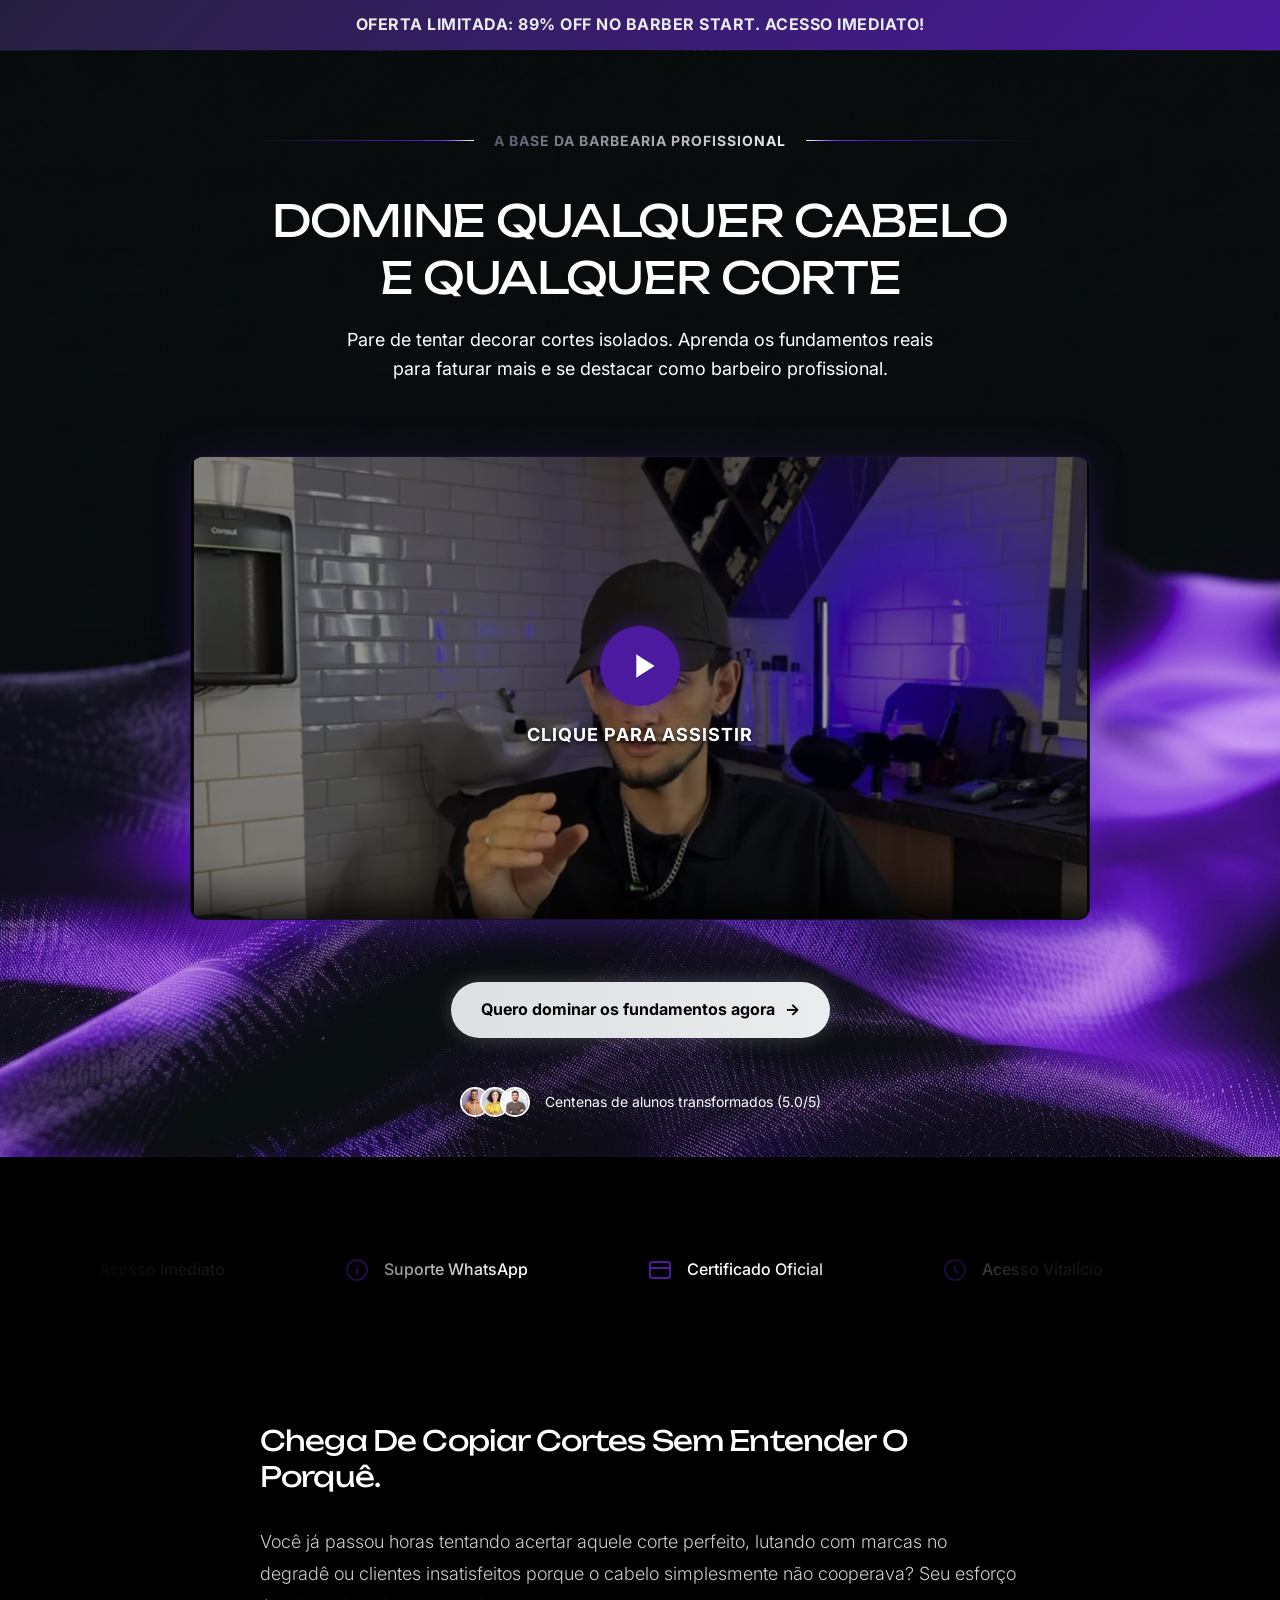
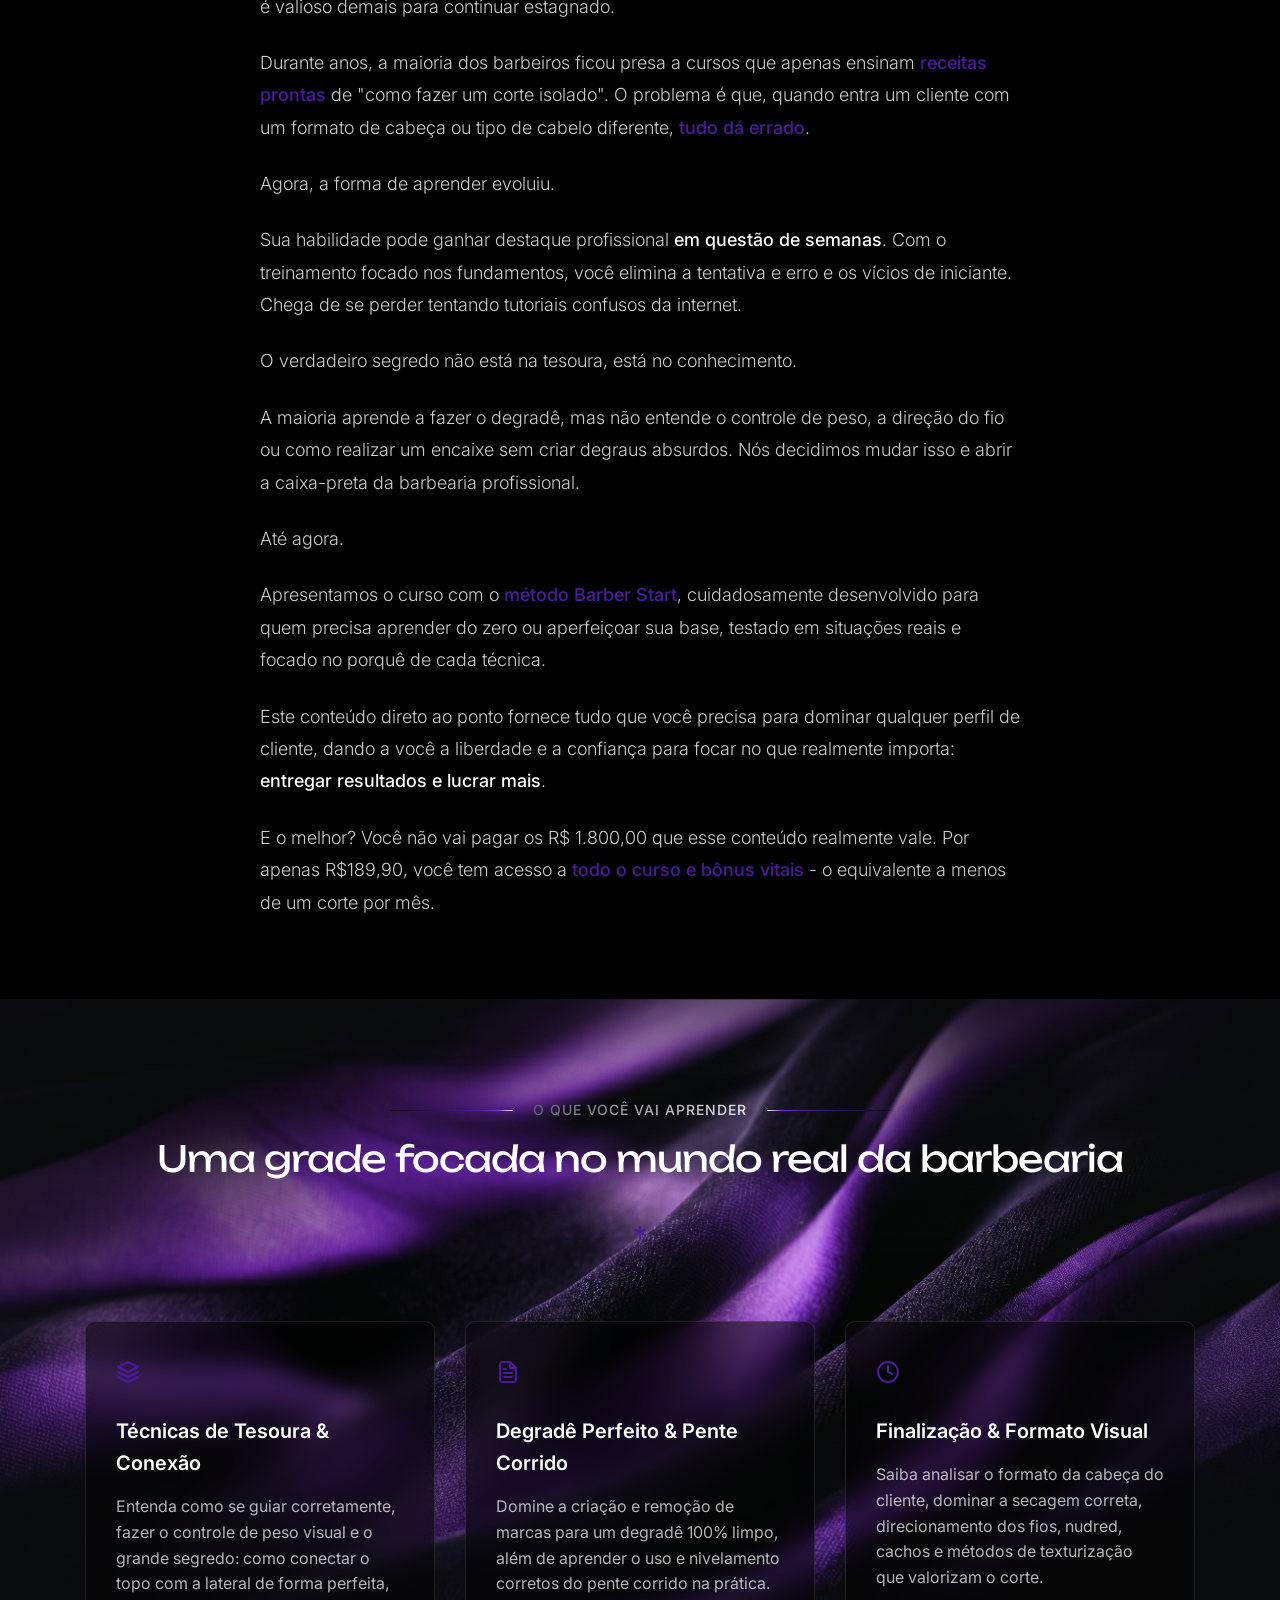
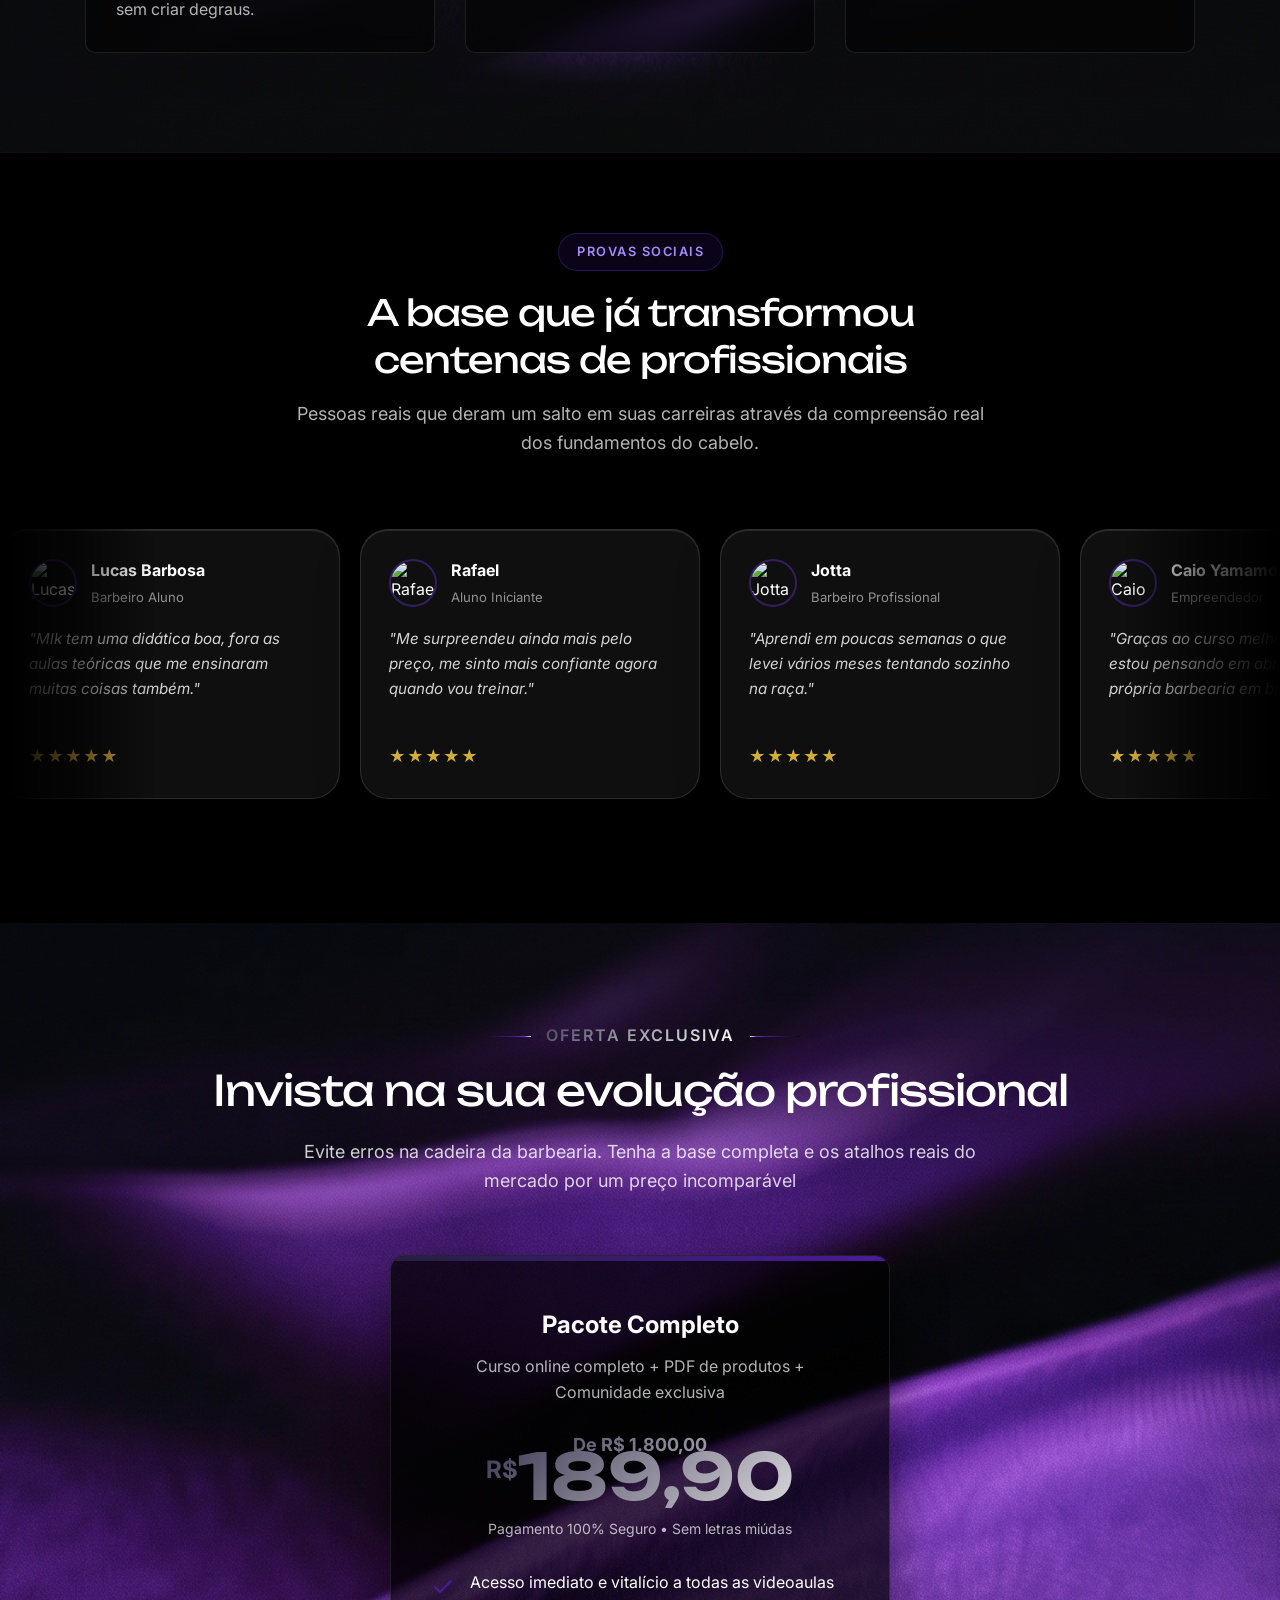
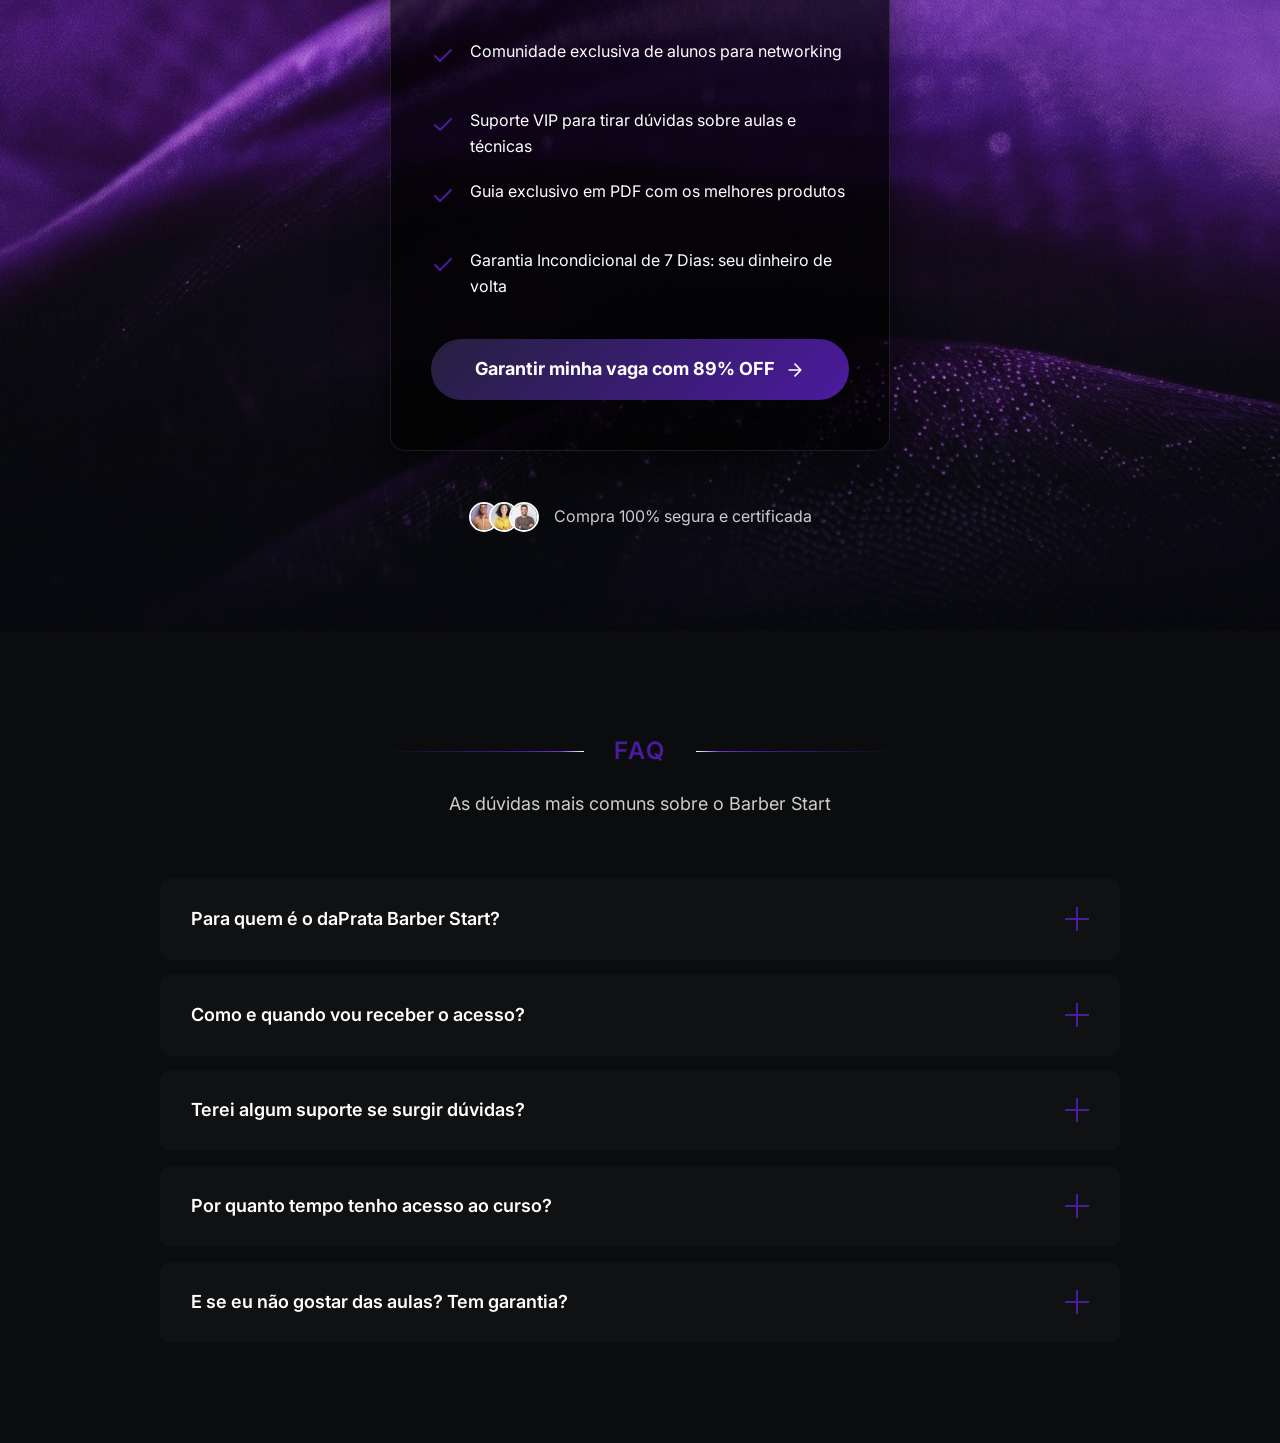
==== commit 32bb6e46: "refactor: overhaul testimonials section with glassmorphism styling and improved marquee animation" ====
--- a/index.html
+++ b/index.html
@@ -766,188 +766,194 @@
         background: rgba(75, 26, 158, 0.7);
       }
 
-      /* Testimonials Section */
-      .testimonials-section {
-        padding: 100px 0;
+      /* =============================================
+         SOCIAL PROOF — GLASSMORPHISM MARQUEE
+         ============================================= */
+      .social-proof-section {
+        width: 100%;
+        padding: 80px 0;
+        overflow: hidden;
         position: relative;
-        overflow: hidden;
-      }
-
-      .testimonials-header {
+      }
+
+      .social-proof-header {
         text-align: center;
-        margin-bottom: 60px;
-        position: relative;
-        z-index: 2;
-      }
-
-      .testimonials-title-wrapper {
-        display: flex;
+        max-width: 760px;
+        margin: 0 auto 48px;
+        padding: 0 20px;
+      }
+
+      .social-proof-badge {
+        display: inline-flex;
         align-items: center;
         justify-content: center;
-        max-width: 800px;
-        margin: 0 auto;
-      }
-
-      .testimonials-line {
-        flex-grow: 1;
-        height: 1px;
-        background: linear-gradient(
-          270deg,
-          #fff 0%,
-          #6d35d8 12%,
-          #4b1a9e 30%,
-          #0b0c0d 100%
-        );
-      }
-
-      .testimonials-title {
-        color: #4b1a9e;
-        font-size: 16px;
+        margin-bottom: 18px;
+        padding: 8px 18px;
+        border-radius: 999px;
+        background: rgba(75, 26, 158, 0.15);
+        border: 1px solid rgba(109, 53, 216, 0.3);
+        backdrop-filter: blur(12px);
+        -webkit-backdrop-filter: blur(12px);
+        font-size: 0.8rem;
         font-weight: 600;
-        letter-spacing: 2px;
+        letter-spacing: 1.5px;
         text-transform: uppercase;
-        padding: 0 30px;
-      }
-
-      .testimonials-slider-container {
+        color: #a78bfa;
+      }
+
+      .social-proof-header h2 {
+        color: #fff;
+        font-family: "Unbounded", cursive;
+        font-size: 36px;
+        font-weight: 400;
+        line-height: 1.3;
+        letter-spacing: -1px;
+        margin-bottom: 16px;
+      }
+
+      .social-proof-header p {
+        color: rgba(255, 255, 255, 0.7);
+        font-size: 18px;
+        line-height: 1.6;
+      }
+
+      /* Marquee container */
+      .testimonials-marquee {
+        width: 100%;
+        overflow: hidden;
         position: relative;
-        padding: 40px 0;
-      }
-
-      .testimonials-slider-container::before,
-      .testimonials-slider-container::after {
+      }
+
+      /* Edge fade overlays */
+      .testimonials-marquee::before,
+      .testimonials-marquee::after {
         content: "";
         position: absolute;
         top: 0;
-        width: 20%;
+        width: 12%;
         height: 100%;
         z-index: 2;
         pointer-events: none;
       }
 
-      .testimonials-slider-container::before {
+      .testimonials-marquee::before {
         left: 0;
         background: linear-gradient(
           90deg,
-          rgba(1, 1, 1, 1) 0%,
-          rgba(1, 1, 1, 0.8) 50%,
-          rgba(1, 1, 1, 0) 100%
+          rgba(0, 0, 0, 1) 0%,
+          rgba(0, 0, 0, 0.6) 50%,
+          rgba(0, 0, 0, 0) 100%
         );
       }
 
-      .testimonials-slider-container::after {
+      .testimonials-marquee::after {
         right: 0;
         background: linear-gradient(
           270deg,
-          rgba(11, 12, 13, 1) 0%,
-          rgba(11, 12, 13, 0.8) 50%,
-          rgba(11, 12, 13, 0) 100%
+          rgba(0, 0, 0, 1) 0%,
+          rgba(0, 0, 0, 0.6) 50%,
+          rgba(0, 0, 0, 0) 100%
         );
       }
 
-      .testimonials-slider {
-        display: flex;
-        overflow: hidden;
-        position: relative;
-        width: 100%;
-      }
-
+      /* The scrolling track */
       .testimonials-track {
         display: flex;
-        animation: testimonialScroll 40s linear infinite;
-        width: fit-content;
-      }
-
-      .testimonials-track-reverse {
+        width: max-content;
+        gap: 20px;
+        animation: testimonialsMarquee 45s linear infinite;
+        will-change: transform;
+      }
+
+      .testimonials-marquee:hover .testimonials-track {
+        animation-play-state: paused;
+      }
+
+      @keyframes testimonialsMarquee {
+        from {
+          transform: translateX(0);
+        }
+        to {
+          transform: translateX(-50%);
+        }
+      }
+
+      /* Individual card — glassmorphism */
+      .testimonial-card {
+        width: 340px;
+        min-height: 240px;
+        flex: 0 0 auto;
+        padding: 28px;
+        border-radius: 28px;
+        background: rgba(255, 255, 255, 0.06);
+        border: 1px solid rgba(255, 255, 255, 0.12);
+        backdrop-filter: blur(18px);
+        -webkit-backdrop-filter: blur(18px);
+        box-shadow:
+          0 20px 45px rgba(0, 0, 0, 0.25),
+          inset 0 1px 0 rgba(255, 255, 255, 0.12);
+        color: #fff;
+        transition: transform 0.35s ease, box-shadow 0.35s ease;
         display: flex;
-        animation: testimonialScrollReverse 40s linear infinite;
-        width: fit-content;
-      }
-
-      @keyframes testimonialScroll {
-        0% {
-          transform: translateX(0);
-        }
-        100% {
-          transform: translateX(
-            calc(-350px * 6 - 30px * 6)
-          ); /* Width of cards × number of cards */
-        }
-      }
-
-      @keyframes testimonialScrollReverse {
-        0% {
-          transform: translateX(
-            calc(-350px * 6 - 30px * 6)
-          ); /* Width of cards × number of cards */
-        }
-        100% {
-          transform: translateX(0);
-        }
-      }
-
-      .testimonial-card {
-        flex: 0 0 auto;
-        width: 350px;
-        background-color: #101112;
-        border-radius: 10px;
-        padding: 30px;
-        margin: 0 15px;
-        box-shadow: 0 10px 30px rgba(0, 0, 0, 0.3);
-      }
-
+        flex-direction: column;
+      }
+
+      .testimonial-card:hover {
+        transform: translateY(-6px) scale(1.02);
+        box-shadow:
+          0 28px 55px rgba(75, 26, 158, 0.2),
+          inset 0 1px 0 rgba(255, 255, 255, 0.18);
+      }
+
+      /* Profile row */
+      .testimonial-profile {
+        display: flex;
+        align-items: center;
+        gap: 14px;
+        margin-bottom: 18px;
+      }
+
+      .testimonial-profile img {
+        width: 48px;
+        height: 48px;
+        border-radius: 999px;
+        object-fit: cover;
+        border: 2px solid rgba(109, 53, 216, 0.4);
+        flex-shrink: 0;
+      }
+
+      .testimonial-profile-info h3 {
+        margin: 0;
+        font-size: 1rem;
+        font-weight: 700;
+        color: #fff;
+      }
+
+      .testimonial-profile-info span {
+        display: block;
+        margin-top: 3px;
+        font-size: 0.82rem;
+        color: rgba(255, 255, 255, 0.55);
+      }
+
+      /* Quote text */
+      .testimonial-text {
+        margin: 0 0 auto;
+        padding-bottom: 18px;
+        font-size: 0.95rem;
+        line-height: 1.65;
+        color: rgba(255, 255, 255, 0.82);
+        font-style: italic;
+        flex-grow: 1;
+      }
+
+      /* Star rating */
       .testimonial-stars {
         display: flex;
-        margin-bottom: 15px;
-      }
-
-      .testimonial-star {
-        color: #4b1a9e;
-        margin-right: 5px;
-      }
-
-      .testimonial-quote {
-        color: #fff;
-        font-size: 16px;
-        line-height: 1.6;
-        margin-bottom: 20px;
-        min-height: 80px;
-      }
-
-      .testimonial-author {
-        display: flex;
-        align-items: center;
-      }
-
-      .testimonial-avatar {
-        width: 50px;
-        height: 50px;
-        border-radius: 50%;
-        overflow: hidden;
-        margin-right: 15px;
-        border: 2px solid rgba(255, 255, 255, 0.1);
-      }
-
-      .testimonial-avatar img {
-        width: 100%;
-        height: 100%;
-        object-fit: cover;
-      }
-
-      .testimonial-info {
-        flex: 1;
-      }
-
-      .testimonial-name {
-        color: #fff;
-        font-weight: 600;
-        font-size: 16px;
-        margin-bottom: 3px;
-      }
-
-      .testimonial-position {
-        color: rgba(255, 255, 255, 0.6);
-        font-size: 14px;
+        gap: 3px;
+        color: #d4af37;
+        font-size: 1rem;
+        letter-spacing: 1px;
       }
 
       /* Pricing Section */
@@ -1444,7 +1450,7 @@
         }
 
         .features-section,
-        .testimonials-section,
+        .social-proof-section,
         .pricing-section,
         .faq-section {
           padding: 60px 0;
@@ -1457,8 +1463,7 @@
         }
 
         .features-subtitle,
-        .templates-subtitle,
-        .testimonials-title {
+        .templates-subtitle {
           font-size: 12px;
         }
 
@@ -1476,14 +1481,20 @@
           margin: 0 10px;
         }
 
+        .social-proof-header h2 {
+          font-size: 28px;
+        }
+
         .testimonial-card {
-          width: 280px;
-          padding: 20px;
-        }
-
-        .testimonial-quote {
-          font-size: 14px;
-          min-height: 100px;
+          width: 290px;
+          min-height: 220px;
+          padding: 22px;
+          border-radius: 24px;
+        }
+
+        .testimonials-track {
+          gap: 14px;
+          animation-duration: 55s;
         }
 
         .pricing-card {
@@ -1568,17 +1579,17 @@
         }
 
         .testimonial-card {
-          width: 250px;
-          padding: 15px;
-        }
-
-        .testimonial-quote {
-          min-height: 120px;
-        }
-
-        .testimonial-avatar {
-          width: 40px;
-          height: 40px;
+          width: 260px;
+          min-height: 200px;
+          padding: 18px;
+        }
+
+        .social-proof-header h2 {
+          font-size: 1.6rem;
+        }
+
+        .social-proof-header p {
+          font-size: 15px;
         }
 
         .price-value {
@@ -1637,78 +1648,162 @@
         text-shadow: 0 0 5px rgba(75, 26, 158, 0.5);
       }
 
-      /* Testimonials Grid */
-      .testimonials-grid {
-        display: grid;
-        grid-template-columns: repeat(3, 1fr);
-        gap: 30px;
-        max-width: 1200px;
-        margin: 0 auto;
-        padding: 0 20px;
-      }
-
-      .testimonial-grid-card {
-        background: rgba(0, 0, 0, 0.5);
-        backdrop-filter: blur(10px);
-        border: 1px solid rgba(255, 255, 255, 0.1);
-        border-radius: 12px;
-        padding: 30px;
-        box-shadow: 0 10px 30px rgba(0, 0, 0, 0.3);
-        transition: transform 0.3s ease, box-shadow 0.3s ease;
-        display: flex;
-        flex-direction: column;
-      }
-
-      .testimonial-grid-card:hover {
-        transform: translateY(-5px);
-        box-shadow: 0 10px 30px rgba(75, 26, 158, 0.2);
-      }
-
-      .testimonial-grid-card .testimonial-stars {
-        color: #d4af37;
-        font-size: 18px;
-        margin-bottom: 15px;
-        letter-spacing: 2px;
-      }
-
-      .testimonial-grid-card .testimonial-quote {
-        color: rgba(255, 255, 255, 0.8);
-        font-size: 16px;
-        line-height: 1.6;
-        margin-bottom: 25px;
-        flex-grow: 1;
-        font-style: italic;
-      }
-
-      .testimonial-author {
-        display: flex;
-        align-items: center;
-      }
-      
-      .testimonial-avatar {
-        width: 50px;
-        height: 50px;
-        border-radius: 50%;
-        overflow: hidden;
-        margin-right: 15px;
-        border: 2px solid rgba(255, 255, 255, 0.1);
-      }
-      
-      .testimonial-avatar img {
-        width: 100%;
+      /* ==========================================================================
+         SCROLL REVEAL ANIMATION SYSTEM
+         ========================================================================== */
+      .reveal {
+        opacity: 0;
+        transform: translateY(32px);
+        transition: opacity 0.7s cubic-bezier(0.22, 1, 0.36, 1),
+                    transform 0.7s cubic-bezier(0.22, 1, 0.36, 1);
+        will-change: opacity, transform;
+      }
+      .reveal.is-visible {
+        opacity: 1;
+        transform: translateY(0);
+      }
+      .reveal-left {
+        opacity: 0;
+        transform: translateX(-40px);
+        transition: opacity 0.7s cubic-bezier(0.22, 1, 0.36, 1),
+                    transform 0.7s cubic-bezier(0.22, 1, 0.36, 1);
+        will-change: opacity, transform;
+      }
+      .reveal-left.is-visible { opacity: 1; transform: translateX(0); }
+      .reveal-right {
+        opacity: 0;
+        transform: translateX(40px);
+        transition: opacity 0.7s cubic-bezier(0.22, 1, 0.36, 1),
+                    transform 0.7s cubic-bezier(0.22, 1, 0.36, 1);
+        will-change: opacity, transform;
+      }
+      .reveal-right.is-visible { opacity: 1; transform: translateX(0); }
+      .reveal-scale {
+        opacity: 0;
+        transform: scale(0.92);
+        transition: opacity 0.7s cubic-bezier(0.22, 1, 0.36, 1),
+                    transform 0.7s cubic-bezier(0.22, 1, 0.36, 1);
+        will-change: opacity, transform;
+      }
+      .reveal-scale.is-visible { opacity: 1; transform: scale(1); }
+
+      /* Stagger delays */
+      .reveal-delay-1 { transition-delay: 0.1s; }
+      .reveal-delay-2 { transition-delay: 0.22s; }
+      .reveal-delay-3 { transition-delay: 0.34s; }
+      .reveal-delay-4 { transition-delay: 0.46s; }
+      .reveal-delay-5 { transition-delay: 0.58s; }
+
+      /* Enhanced CTA button hover */
+      .cta-button {
+        transition: transform 0.35s cubic-bezier(0.22, 1, 0.36, 1),
+                    box-shadow 0.35s ease;
+      }
+      .cta-button:hover {
+        transform: translateY(-3px);
+        box-shadow: 0 8px 28px rgba(255, 255, 255, 0.18);
+      }
+      .pricing-button {
+        transition: transform 0.35s cubic-bezier(0.22, 1, 0.36, 1),
+                    box-shadow 0.35s ease;
+      }
+      .pricing-button:hover {
+        transform: translateY(-4px);
+        box-shadow: 0 14px 36px rgba(75, 26, 158, 0.45);
+      }
+
+      /* Enhanced feature card hover */
+      .feature-card {
+        transition: transform 0.4s cubic-bezier(0.22, 1, 0.36, 1),
+                    box-shadow 0.4s ease,
+                    border-color 0.4s ease;
+      }
+      .feature-card:hover {
+        transform: translateY(-8px);
+        box-shadow: 0 18px 40px rgba(75, 26, 158, 0.22);
+        border-color: rgba(109, 53, 216, 0.3);
+      }
+
+      /* Enhanced FAQ item hover */
+      .faq-item {
+        transition: box-shadow 0.35s ease, border-color 0.35s ease;
+        border: 1px solid transparent;
+      }
+      .faq-item:hover {
+        border-color: rgba(75, 26, 158, 0.2);
+      }
+
+      /* Pricing card enhanced hover */
+      .pricing-card {
+        transition: transform 0.45s cubic-bezier(0.22, 1, 0.36, 1),
+                    box-shadow 0.45s ease,
+                    border-color 0.45s ease;
+      }
+      .pricing-card:hover {
+        transform: translateY(-10px);
+        box-shadow: 0 32px 64px rgba(75, 26, 158, 0.32);
+        border-color: rgba(109, 53, 216, 0.3);
+      }
+
+      /* ==========================================================================
+         SOCIAL PROOF — OVERFLOW FIX (cards not clipped on hover)
+         ========================================================================== */
+      .social-proof-section {
+        overflow: visible;
+        padding-top: 80px;
+        padding-bottom: 100px;
+      }
+      .testimonials-marquee {
+        overflow-x: clip;
+        overflow-y: visible;
+        padding: 24px 0;
+      }
+      .testimonials-marquee::before,
+      .testimonials-marquee::after {
+        top: 0;
         height: 100%;
-        object-fit: cover;
-      }
-
-      @media (max-width: 992px) {
-        .testimonials-grid {
-          grid-template-columns: repeat(2, 1fr);
-        }
-      }
-
-      @media (max-width: 768px) {
-        .testimonials-grid {
-          grid-template-columns: 1fr;
+      }
+      .testimonials-track {
+        overflow: visible;
+      }
+      .testimonial-card {
+        position: relative;
+        z-index: 1;
+        transition: transform 0.38s cubic-bezier(0.22, 1, 0.36, 1),
+                    box-shadow 0.38s ease,
+                    border-color 0.38s ease;
+      }
+      .testimonial-card:hover {
+        transform: translateY(-12px) scale(1.03);
+        z-index: 20;
+        box-shadow:
+          0 32px 60px rgba(75, 26, 158, 0.28),
+          inset 0 1px 0 rgba(255, 255, 255, 0.2);
+        border-color: rgba(109, 53, 216, 0.35);
+      }
+
+      /* ==========================================================================
+         ACCESSIBILITY — prefers-reduced-motion
+         ========================================================================== */
+      @media (prefers-reduced-motion: reduce) {
+        .reveal, .reveal-left, .reveal-right, .reveal-scale {
+          opacity: 1 !important;
+          transform: none !important;
+          transition: none !important;
+        }
+        .testimonials-track {
+          animation: none !important;
+        }
+        .carousel-track {
+          animation: none !important;
+        }
+        .testimonial-card,
+        .feature-card,
+        .pricing-card,
+        .cta-button,
+        .pricing-button,
+        .faq-item {
+          transition: none !important;
         }
       }
     </style>
@@ -1719,10 +1814,7 @@
     </div>
 
     <div class="hero">
-      <a href="https://pay.kiwify.com.br/OyEqNke" class="cta-button">
-        Quero dominar os fundamentos agora
-        <span class="arrow">→</span>
-      </a>
+     
 
       <div class="divider">
         <div class="divider-line-left"></div>
@@ -1730,13 +1822,13 @@
         <div class="divider-line-right"></div>
       </div>
 
-      <h1 class="hero-title">DOMINE QUALQUER CABELO<br />E QUALQUER CORTE</h1>
-
-      <p class="hero-subtitle">
+      <h1 class="hero-title reveal reveal-delay-1">DOMINE QUALQUER CABELO<br />E QUALQUER CORTE</h1>
+
+      <p class="hero-subtitle reveal reveal-delay-2">
         Pare de tentar decorar cortes isolados. Aprenda os fundamentos reais<br />para faturar mais e se destacar como barbeiro profissional.
       </p>
 
-      <div class="video-container">
+      <div class="video-container reveal reveal-scale reveal-delay-3">
         <div class="video-wrapper" id="customVideoWrapper">
           <video 
             id="mainVideo"
@@ -1757,12 +1849,12 @@
         </div>
       </div>
 
-      <a href="https://pay.kiwify.com.br/OyEqNke" class="cta-button">
+      <a href="https://pay.kiwify.com.br/OyEqNke" class="cta-button reveal reveal-delay-4">
         Quero dominar os fundamentos agora
         <span class="arrow">→</span>
       </a>
 
-      <div class="reviews">
+      <div class="reviews reveal reveal-delay-5">
         <div class="avatar-group">
           <img class="avatar" src="./images/people/1.png" />
           <img class="avatar" src="./images/people/2.png" />
@@ -2023,11 +2115,11 @@
 
     <!-- Sales Copy Section -->
     <div class="sales-copy">
-      <h2 class="sales-copy-title">
+      <h2 class="sales-copy-title reveal">
         Chega de copiar cortes sem entender o porquê.
       </h2>
 
-      <p>
+      <p class="reveal reveal-delay-1">
         Você já passou horas tentando acertar aquele corte perfeito, lutando com marcas no degradê ou clientes insatisfeitos porque o cabelo simplesmente não cooperava? Seu esforço é valioso demais para continuar estagnado.
       </p>
 
@@ -2066,17 +2158,17 @@
     <div class="features-section">
       <div class="features-container">
         <div class="features-header">
-          <div class="features-subtitle-wrapper">
+          <div class="features-subtitle-wrapper reveal">
             <div class="features-subtitle-line-left"></div>
             <span class="features-subtitle">O QUE VOCÊ VAI APRENDER</span>
             <div class="features-subtitle-line-right"></div>
           </div>
-          <h2 class="features-title">Uma grade focada no mundo real da barbearia</h2>
-          <div class="features-divider">*</div>
+          <h2 class="features-title reveal reveal-delay-1">Uma grade focada no mundo real da barbearia</h2>
+          <div class="features-divider reveal reveal-delay-2">*</div>
         </div>
 
         <div class="features-grid">
-          <div class="feature-card">
+          <div class="feature-card reveal reveal-delay-1">
             <div class="feature-icon">
               <svg
                 width="24"
@@ -2114,7 +2206,7 @@
             </p>
           </div>
 
-          <div class="feature-card">
+          <div class="feature-card reveal reveal-delay-2">
             <div class="feature-icon">
               <svg
                 width="24"
@@ -2166,7 +2258,7 @@
             </p>
           </div>
 
-          <div class="feature-card">
+          <div class="feature-card reveal reveal-delay-3">
             <div class="feature-icon">
               <svg
                 width="24"
@@ -2200,163 +2292,33 @@
       </div>
     </div>
 
-    <!-- Testimonials Section - Grid -->
-    <div class="testimonials-section" style="padding: 100px 0; position: relative;">
-      <div class="templates-header">
-        <div class="templates-subtitle-wrapper">
-          <div class="templates-subtitle-line-left"></div>
-          <span class="templates-subtitle">PROVAS SOCIAIS</span>
-          <div class="templates-subtitle-line-right"></div>
-        </div>
-        <h2 class="templates-title">A base que já transformou centenas de profissionais</h2>
-        <p class="faq-description" style="margin-bottom: 40px; text-align: center; font-size: 18px; color: rgba(255, 255, 255, 0.8); max-width: 800px; margin-left: auto; margin-right: auto;">Pessoas reais que deram um salto em suas carreiras através da compreensão real dos fundamentos do cabelo.</p>
+    <!-- Social Proof — Glassmorphism Marquee -->
+    <section class="social-proof-section" id="socialProofSection">
+      <div class="social-proof-header">
+        <span class="social-proof-badge reveal">Provas Sociais</span>
+        <h2 class="reveal reveal-delay-1">A base que já transformou centenas de profissionais</h2>
+        <p class="reveal reveal-delay-2">Pessoas reais que deram um salto em suas carreiras através da compreensão real dos fundamentos do cabelo.</p>
       </div>
 
-      <div class="templates-showcase">
-        <div class="templates-slider" style="height: auto; padding: 20px 0;">
-          <div class="templates-slides">
-            
-            <!-- Card 1 -->
-            <div class="template-slide" style="display: flex; justify-content: center; padding: 0 40px;">
-              <div class="testimonial-grid-card" style="width: 100%; max-width: 600px; margin: 0 auto;">
-                <div class="testimonial-stars">★★★★★</div>
-                <p class="testimonial-quote">"Mlk tem uma didática boa, fora as aulas teóricas que me ensinaram muitas coisas também."</p>
-                <div class="testimonial-author">
-                  <div class="testimonial-avatar">
-                    <img src="https://images.unsplash.com/photo-1573496359142-b8d87734a5a2?w=150&h=150&fit=crop" alt="Lucas Barbosa" />
-                  </div>
-                  <div class="testimonial-info">
-                    <div class="testimonial-name">Lucas Barbosa</div>
-                    <div class="testimonial-position">Barbeiro Aluno</div>
-                  </div>
-                </div>
-              </div>
-            </div>
-            
-            <!-- Card 2 -->
-            <div class="template-slide" style="display: flex; justify-content: center; padding: 0 40px;">
-              <div class="testimonial-grid-card" style="width: 100%; max-width: 600px; margin: 0 auto;">
-                <div class="testimonial-stars">★★★★★</div>
-                <p class="testimonial-quote">"Me surpreendeu ainda mais pelo preço, me sinto mais confiante agora quando vou treinar."</p>
-                <div class="testimonial-author">
-                  <div class="testimonial-avatar">
-                    <img src="https://images.unsplash.com/photo-1560250097-0b93528c311a?w=150&h=150&fit=crop" alt="Rafael" />
-                  </div>
-                  <div class="testimonial-info">
-                    <div class="testimonial-name">Rafael</div>
-                    <div class="testimonial-position">Aluno Iniciante</div>
-                  </div>
-                </div>
-              </div>
-            </div>
-
-            <!-- Card 3 -->
-            <div class="template-slide" style="display: flex; justify-content: center; padding: 0 40px;">
-              <div class="testimonial-grid-card" style="width: 100%; max-width: 600px; margin: 0 auto;">
-                <div class="testimonial-stars">★★★★★</div>
-                <p class="testimonial-quote">"Aprendi em poucas semanas o que levei vários meses tentando sozinho na raça."</p>
-                <div class="testimonial-author">
-                  <div class="testimonial-avatar">
-                    <img src="https://images.unsplash.com/photo-1580489944761-15a19d654956?w=150&h=150&fit=crop" alt="Jotta" />
-                  </div>
-                  <div class="testimonial-info">
-                    <div class="testimonial-name">Jotta</div>
-                    <div class="testimonial-position">Barbeiro Profissional</div>
-                  </div>
-                </div>
-              </div>
-            </div>
-
-            <!-- Card 4 -->
-            <div class="template-slide" style="display: flex; justify-content: center; padding: 0 40px;">
-              <div class="testimonial-grid-card" style="width: 100%; max-width: 600px; margin: 0 auto;">
-                <div class="testimonial-stars">★★★★★</div>
-                <p class="testimonial-quote">"Graças ao curso melhorei bastante e estou pensando em abrir minha própria barbearia em breve."</p>
-                <div class="testimonial-author">
-                  <div class="testimonial-avatar">
-                    <img src="https://images.unsplash.com/photo-1519085360753-af0119f7cbe7?w=150&h=150&fit=crop" alt="Caio Yamamoto" />
-                  </div>
-                  <div class="testimonial-info">
-                    <div class="testimonial-name">Caio Yamamoto</div>
-                    <div class="testimonial-position">Empreendedor</div>
-                  </div>
-                </div>
-              </div>
-            </div>
-
-            <!-- Card 5 -->
-            <div class="template-slide" style="display: flex; justify-content: center; padding: 0 40px;">
-              <div class="testimonial-grid-card" style="width: 100%; max-width: 600px; margin: 0 auto;">
-                <div class="testimonial-stars">★★★★★</div>
-                <p class="testimonial-quote">"Sempre errava o encaixe da aresta. Depois de ver como o peso funciona de verdade, tudo fez sentido."</p>
-                <div class="testimonial-author">
-                  <div class="testimonial-avatar">
-                    <img src="https://images.unsplash.com/photo-1508214751196-bcfd4ca60f91?w=150&h=150&fit=crop" alt="Fernando Souza" />
-                  </div>
-                  <div class="testimonial-info">
-                    <div class="testimonial-name">Fernando Souza</div>
-                    <div class="testimonial-position">Barbeiro Pleno</div>
-                  </div>
-                </div>
-              </div>
-            </div>
-
-            <!-- Card 6 -->
-            <div class="template-slide" style="display: flex; justify-content: center; padding: 0 40px;">
-              <div class="testimonial-grid-card" style="width: 100%; max-width: 600px; margin: 0 auto;">
-                <div class="testimonial-stars">★★★★★</div>
-                <p class="testimonial-quote">"O módulo sobre formato da cabeça mudou meu jogo. Agora eu entrego o corte que realmente combina com o cliente."</p>
-                <div class="testimonial-author">
-                  <div class="testimonial-avatar">
-                    <img src="https://images.unsplash.com/photo-1506794778202-cad84cf45f1d?w=150&h=150&fit=crop" alt="Matheus Costa" />
-                  </div>
-                  <div class="testimonial-info">
-                    <div class="testimonial-name">Matheus Costa</div>
-                    <div class="testimonial-position">Proprietário de Barbearia</div>
-                  </div>
-                </div>
-              </div>
-            </div>
-
-          </div>
-        </div>
-
-        <div class="templates-navigation">
-          <div class="templates-arrow templates-prev" onclick="changeSlide(-1)">
-            <svg viewBox="0 0 24 24" fill="none" xmlns="http://www.w3.org/2000/svg">
-              <path d="M15 18L9 12L15 6" stroke="currentColor" stroke-width="2" stroke-linecap="round" stroke-linejoin="round"/>
-            </svg>
-          </div>
-          <div class="templates-arrow templates-next" onclick="changeSlide(1)">
-            <svg viewBox="0 0 24 24" fill="none" xmlns="http://www.w3.org/2000/svg">
-              <path d="M9 18L15 12L9 6" stroke="currentColor" stroke-width="2" stroke-linecap="round" stroke-linejoin="round"/>
-            </svg>
-          </div>
-        </div>
-
-        <div class="templates-pagination">
-          <div class="templates-dot active" onclick="goToSlide(0)"></div>
-          <div class="templates-dot" onclick="goToSlide(1)"></div>
-          <div class="templates-dot" onclick="goToSlide(2)"></div>
-          <div class="templates-dot" onclick="goToSlide(3)"></div>
-          <div class="templates-dot" onclick="goToSlide(4)"></div>
-          <div class="templates-dot" onclick="goToSlide(5)"></div>
+      <div class="testimonials-marquee" id="testimonialsMarquee">
+        <div class="testimonials-track" id="testimonialsTrack">
+          <!-- Cards rendered via JS -->
         </div>
       </div>
-    </div>
+    </section>
 
     <!-- Pricing Section -->
     <div class="pricing-section">
       <div class="pricing-container">
         <div class="pricing-header">
-          <span class="pricing-subtitle">OFERTA EXCLUSIVA</span>
-          <h2 class="pricing-title">Invista na sua evolução profissional</h2>
-          <p class="pricing-description">
+          <span class="pricing-subtitle reveal">OFERTA EXCLUSIVA</span>
+          <h2 class="pricing-title reveal reveal-delay-1">Invista na sua evolução profissional</h2>
+          <p class="pricing-description reveal reveal-delay-2">
             Evite erros na cadeira da barbearia. Tenha a base completa e os atalhos reais do mercado por um preço incomparável
           </p>
         </div>
 
-        <div class="pricing-card-container">
+        <div class="pricing-card-container reveal-scale reveal reveal-delay-3">
           <div class="pricing-card">
             <div class="pricing-card-header">
               <h3 class="pricing-card-title">Pacote Completo</h3>
@@ -2537,18 +2499,18 @@
     <div class="faq-section">
       <div class="faq-container">
         <div class="faq-header">
-          <div class="faq-title-wrapper">
+          <div class="faq-title-wrapper reveal">
             <div class="faq-line"></div>
             <h2 class="faq-title">FAQ</h2>
             <div class="faq-line faq-line-right"></div>
           </div>
-          <p class="faq-description">
+          <p class="faq-description reveal reveal-delay-1">
             As dúvidas mais comuns sobre o Barber Start
           </p>
         </div>
 
         <div class="faq-list">
-          <div class="faq-item" onclick="toggleFaq(this)">
+          <div class="faq-item reveal reveal-delay-1" onclick="toggleFaq(this)">
             <div class="faq-question">
               <h3 class="faq-question-text">
                 Para quem é o daPrata Barber Start?
@@ -2562,7 +2524,7 @@
             </div>
           </div>
 
-          <div class="faq-item" onclick="toggleFaq(this)">
+          <div class="faq-item reveal reveal-delay-2" onclick="toggleFaq(this)">
             <div class="faq-question">
               <h3 class="faq-question-text">Como e quando vou receber o acesso?</h3>
               <div class="faq-icon"></div>
@@ -2574,7 +2536,7 @@
             </div>
           </div>
 
-          <div class="faq-item" onclick="toggleFaq(this)">
+          <div class="faq-item reveal reveal-delay-3" onclick="toggleFaq(this)">
             <div class="faq-question">
               <h3 class="faq-question-text">
                 Terei algum suporte se surgir dúvidas?
@@ -2588,7 +2550,7 @@
             </div>
           </div>
 
-          <div class="faq-item" onclick="toggleFaq(this)">
+          <div class="faq-item reveal reveal-delay-4" onclick="toggleFaq(this)">
             <div class="faq-question">
               <h3 class="faq-question-text">
                 Por quanto tempo tenho acesso ao curso?
@@ -2602,7 +2564,7 @@
             </div>
           </div>
 
-          <div class="faq-item" onclick="toggleFaq(this)">
+          <div class="faq-item reveal reveal-delay-5" onclick="toggleFaq(this)">
             <div class="faq-question">
               <h3 class="faq-question-text">
                 E se eu não gostar das aulas? Tem garantia?
@@ -2619,6 +2581,38 @@
       </div>
     </div>
 
+    <!-- Scroll Reveal Animation Engine -->
+    <script>
+      (function() {
+        var revealSelector = '.reveal, .reveal-left, .reveal-right, .reveal-scale';
+        var prefersReduced = window.matchMedia('(prefers-reduced-motion: reduce)').matches;
+
+        if (prefersReduced) {
+          // Show everything immediately for accessibility
+          document.querySelectorAll(revealSelector).forEach(function(el) {
+            el.classList.add('is-visible');
+          });
+          return;
+        }
+
+        var observer = new IntersectionObserver(function(entries) {
+          entries.forEach(function(entry) {
+            if (entry.isIntersecting) {
+              entry.target.classList.add('is-visible');
+              observer.unobserve(entry.target);
+            }
+          });
+        }, {
+          threshold: 0.12,
+          rootMargin: '0px 0px -40px 0px'
+        });
+
+        document.querySelectorAll(revealSelector).forEach(function(el) {
+          observer.observe(el);
+        });
+      })();
+    </script>
+
     <!-- Adicione este script antes do fechamento do body -->
     <script>
       // Função para obter parâmetros da URL atual
@@ -2686,71 +2680,84 @@
           });
       });
 
-      // Funções existentes para o carrossel
-      let currentSlide = 0;
-      const slidesElements = document.querySelectorAll(".template-slide");
-      const totalSlides = slidesElements.length;
-
-      function getItemsPerView() {
-        if (window.innerWidth <= 768) return 1;
-        if (window.innerWidth <= 992) return 2;
-        return 3;
-      }
-
-      function changeSlide(direction) {
-        const itemsPerView = getItemsPerView();
-        const maxSlide = totalSlides - itemsPerView;
-        
-        currentSlide = currentSlide + direction;
-        
-        if (currentSlide > maxSlide) {
-          currentSlide = 0;
-        } else if (currentSlide < 0) {
-          currentSlide = maxSlide;
-        }
-        updateSlider();
-      }
-
-      function goToSlide(slideIndex) {
-        const maxSlide = totalSlides - getItemsPerView();
-        currentSlide = Math.min(slideIndex, maxSlide);
-        updateSlider();
-      }
-
-      function updateSlider() {
-        const slides = document.querySelector(".templates-slides");
-        if (!slides) return;
-        
-        const itemsPerView = getItemsPerView();
-        const slideWidth = 100 / itemsPerView;
-        
-        slides.style.transform = `translateX(-${currentSlide * slideWidth}%)`;
-
-        // Update dots
-        const dots = document.querySelectorAll(".templates-dot");
-        const maxSlide = totalSlides - itemsPerView;
-        
-        dots.forEach((dot, index) => {
-          if (index > maxSlide) {
-            dot.style.display = 'none';
-          } else {
-            dot.style.display = 'inline-block';
-            dot.classList.toggle("active", index === currentSlide);
-          }
+      // =============================================
+      // SOCIAL PROOF — Marquee Testimonials
+      // =============================================
+      const testimonials = [
+        {
+          name: "Lucas Barbosa",
+          role: "Barbeiro Aluno",
+          content: "Mlk tem uma didática boa, fora as aulas teóricas que me ensinaram muitas coisas também.",
+          avatar: "https://images.unsplash.com/photo-1500648767791-00dcc994a43e?w=150&h=150&fit=crop",
+          rating: 5
+        },
+        {
+          name: "Rafael",
+          role: "Aluno Iniciante",
+          content: "Me surpreendeu ainda mais pelo preço, me sinto mais confiante agora quando vou treinar.",
+          avatar: "https://images.unsplash.com/photo-1507003211169-0a1dd7228f2d?w=150&h=150&fit=crop",
+          rating: 5
+        },
+        {
+          name: "Jotta",
+          role: "Barbeiro Profissional",
+          content: "Aprendi em poucas semanas o que levei vários meses tentando sozinho na raça.",
+          avatar: "https://images.unsplash.com/photo-1535713875002-d1d0cf377fde?w=150&h=150&fit=crop",
+          rating: 5
+        },
+        {
+          name: "Caio Yamamoto",
+          role: "Empreendedor",
+          content: "Graças ao curso melhorei bastante e estou pensando em abrir minha própria barbearia em breve.",
+          avatar: "https://images.unsplash.com/photo-1519085360753-af0119f7cbe7?w=150&h=150&fit=crop",
+          rating: 5
+        },
+        {
+          name: "Fernando Souza",
+          role: "Barbeiro Pleno",
+          content: "Sempre errava o encaixe da aresta. Depois de ver como o peso funciona de verdade, tudo fez sentido.",
+          avatar: "https://images.unsplash.com/photo-1472099645785-5658abf4ff4e?w=150&h=150&fit=crop",
+          rating: 5
+        },
+        {
+          name: "Matheus Costa",
+          role: "Proprietário de Barbearia",
+          content: "O módulo sobre formato da cabeça mudou meu jogo. Agora eu entrego o corte que realmente combina com o cliente.",
+          avatar: "https://images.unsplash.com/photo-1506794778202-cad84cf45f1d?w=150&h=150&fit=crop",
+          rating: 5
+        }
+      ];
+
+      function createTestimonialCard(t) {
+        const card = document.createElement("article");
+        card.className = "testimonial-card";
+        const stars = "★".repeat(t.rating || 5);
+        card.innerHTML = `
+          <div class="testimonial-profile">
+            <img src="${t.avatar}" alt="${t.name}" loading="lazy" />
+            <div class="testimonial-profile-info">
+              <h3>${t.name}</h3>
+              <span>${t.role || "Cliente"}</span>
+            </div>
+          </div>
+          <p class="testimonial-text">"${t.content}"</p>
+          <div class="testimonial-stars" aria-label="${t.rating || 5} estrelas">${stars}</div>
+        `;
+        return card;
+      }
+
+      function renderTestimonials() {
+        const track = document.getElementById("testimonialsTrack");
+        if (!track) return;
+        track.innerHTML = "";
+        // Duplicate to create seamless infinite loop
+        const duplicated = [...testimonials, ...testimonials];
+        duplicated.forEach(function(t) {
+          track.appendChild(createTestimonialCard(t));
         });
       }
 
-      // Initialize dots on load
-      window.addEventListener('DOMContentLoaded', () => {
-         updateSlider();
-      });
-
-      // Update slider on resize
-      window.addEventListener('resize', () => {
-         const maxSlide = totalSlides - getItemsPerView();
-         if (currentSlide > maxSlide) currentSlide = maxSlide;
-         updateSlider();
-      });
+      renderTestimonials();
 
       // Toggle FAQ
       function toggleFaq(element) {
@@ -2761,13 +2768,12 @@
       document.addEventListener("DOMContentLoaded", function() {
         const videoWrapper = document.getElementById('customVideoWrapper');
         const video = document.getElementById('mainVideo');
+        const videoOverlay = document.getElementById('videoOverlay');
         
-        if (videoWrapper && video) {
-          videoWrapper.addEventListener('click', function(e) {
+        if (videoWrapper && video && videoOverlay) {
+          videoOverlay.addEventListener('click', function(e) {
             if (video.paused) {
               video.play();
-            } else if (!video.hasAttribute("controls")) {
-              video.pause();
             }
           });
 
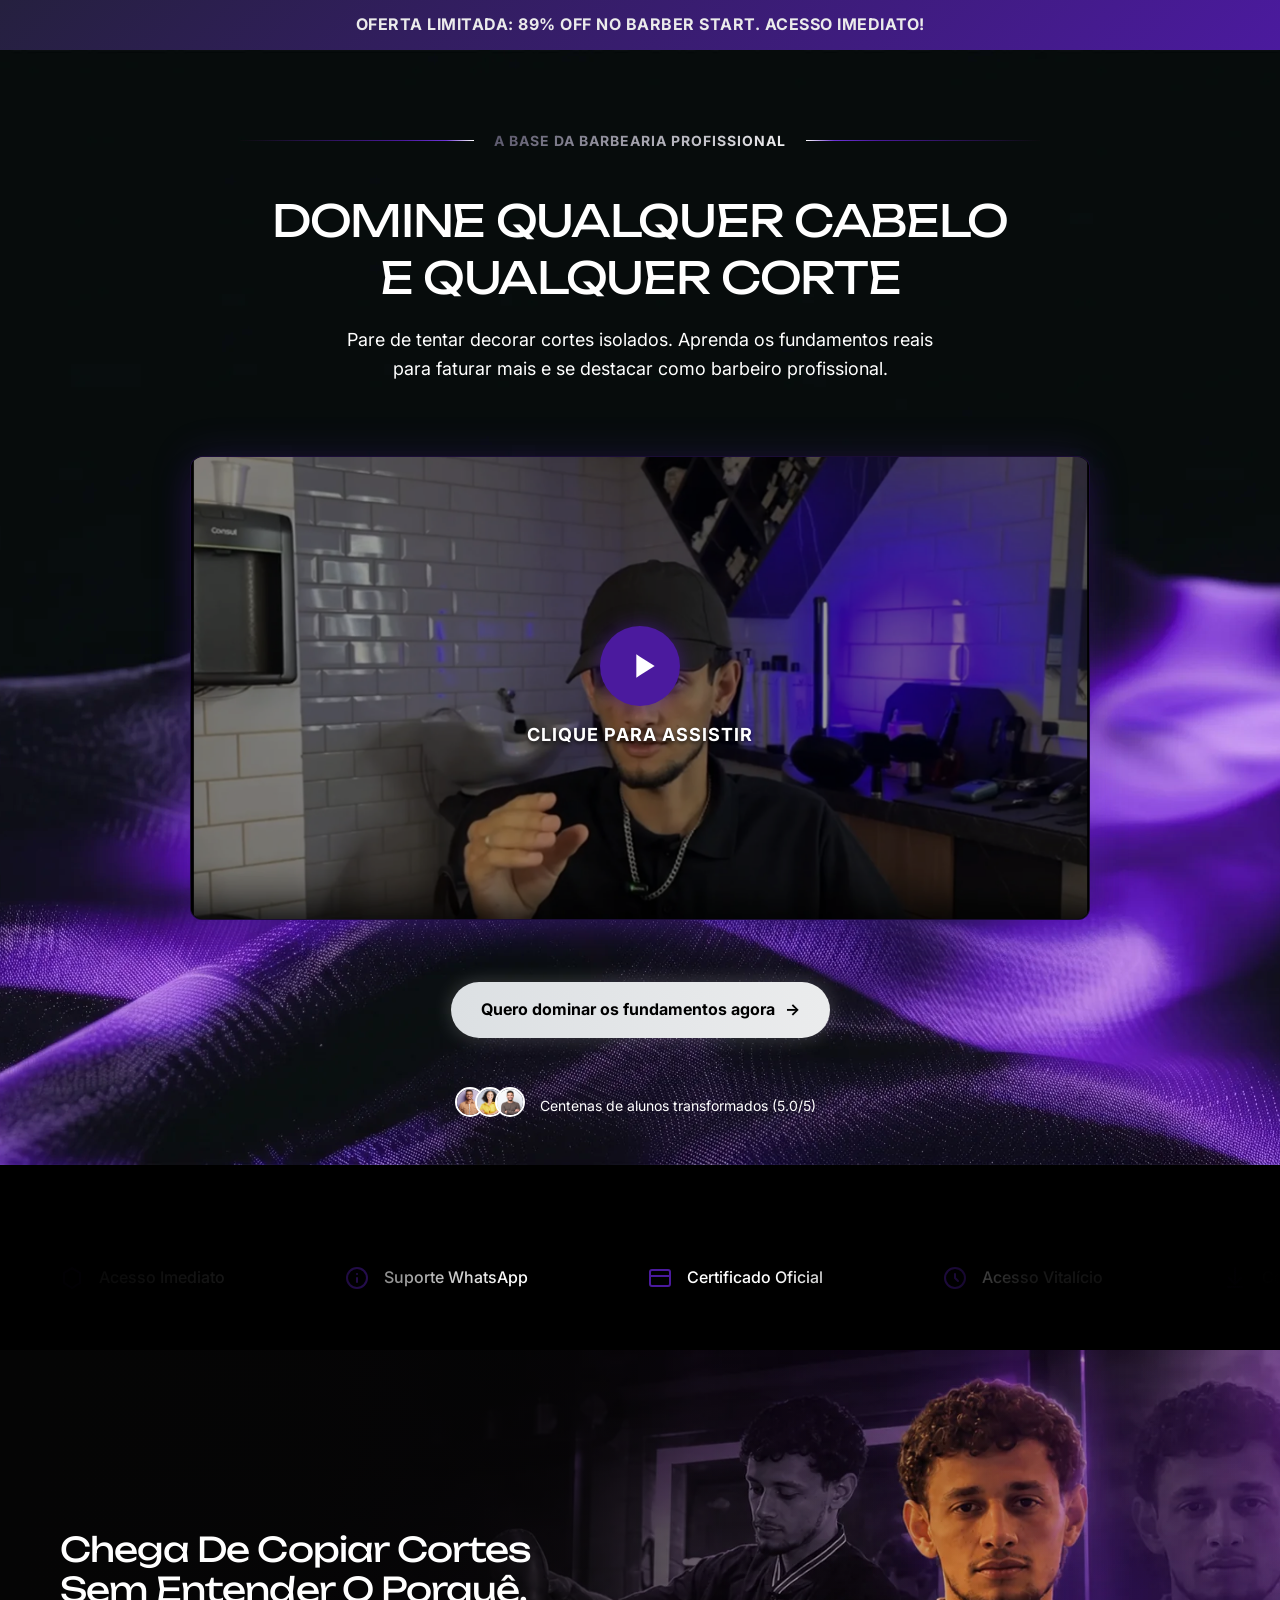
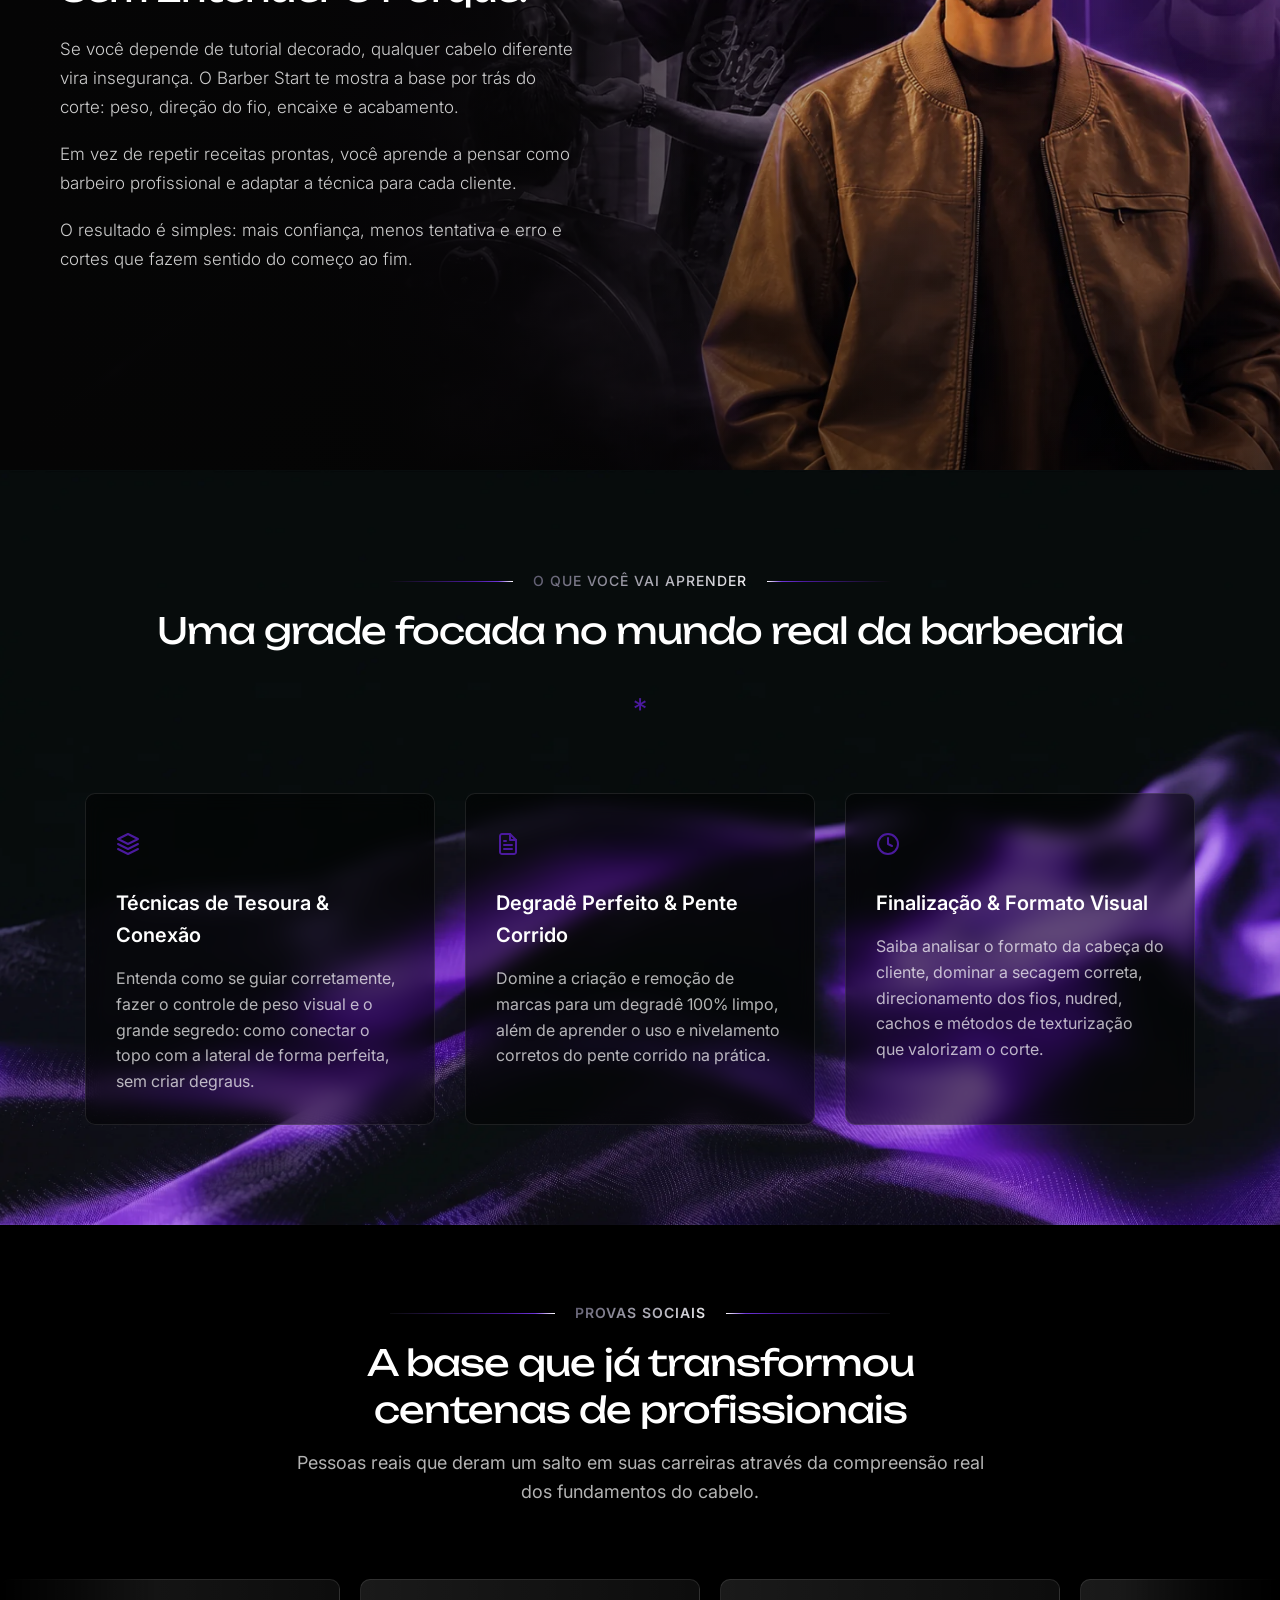
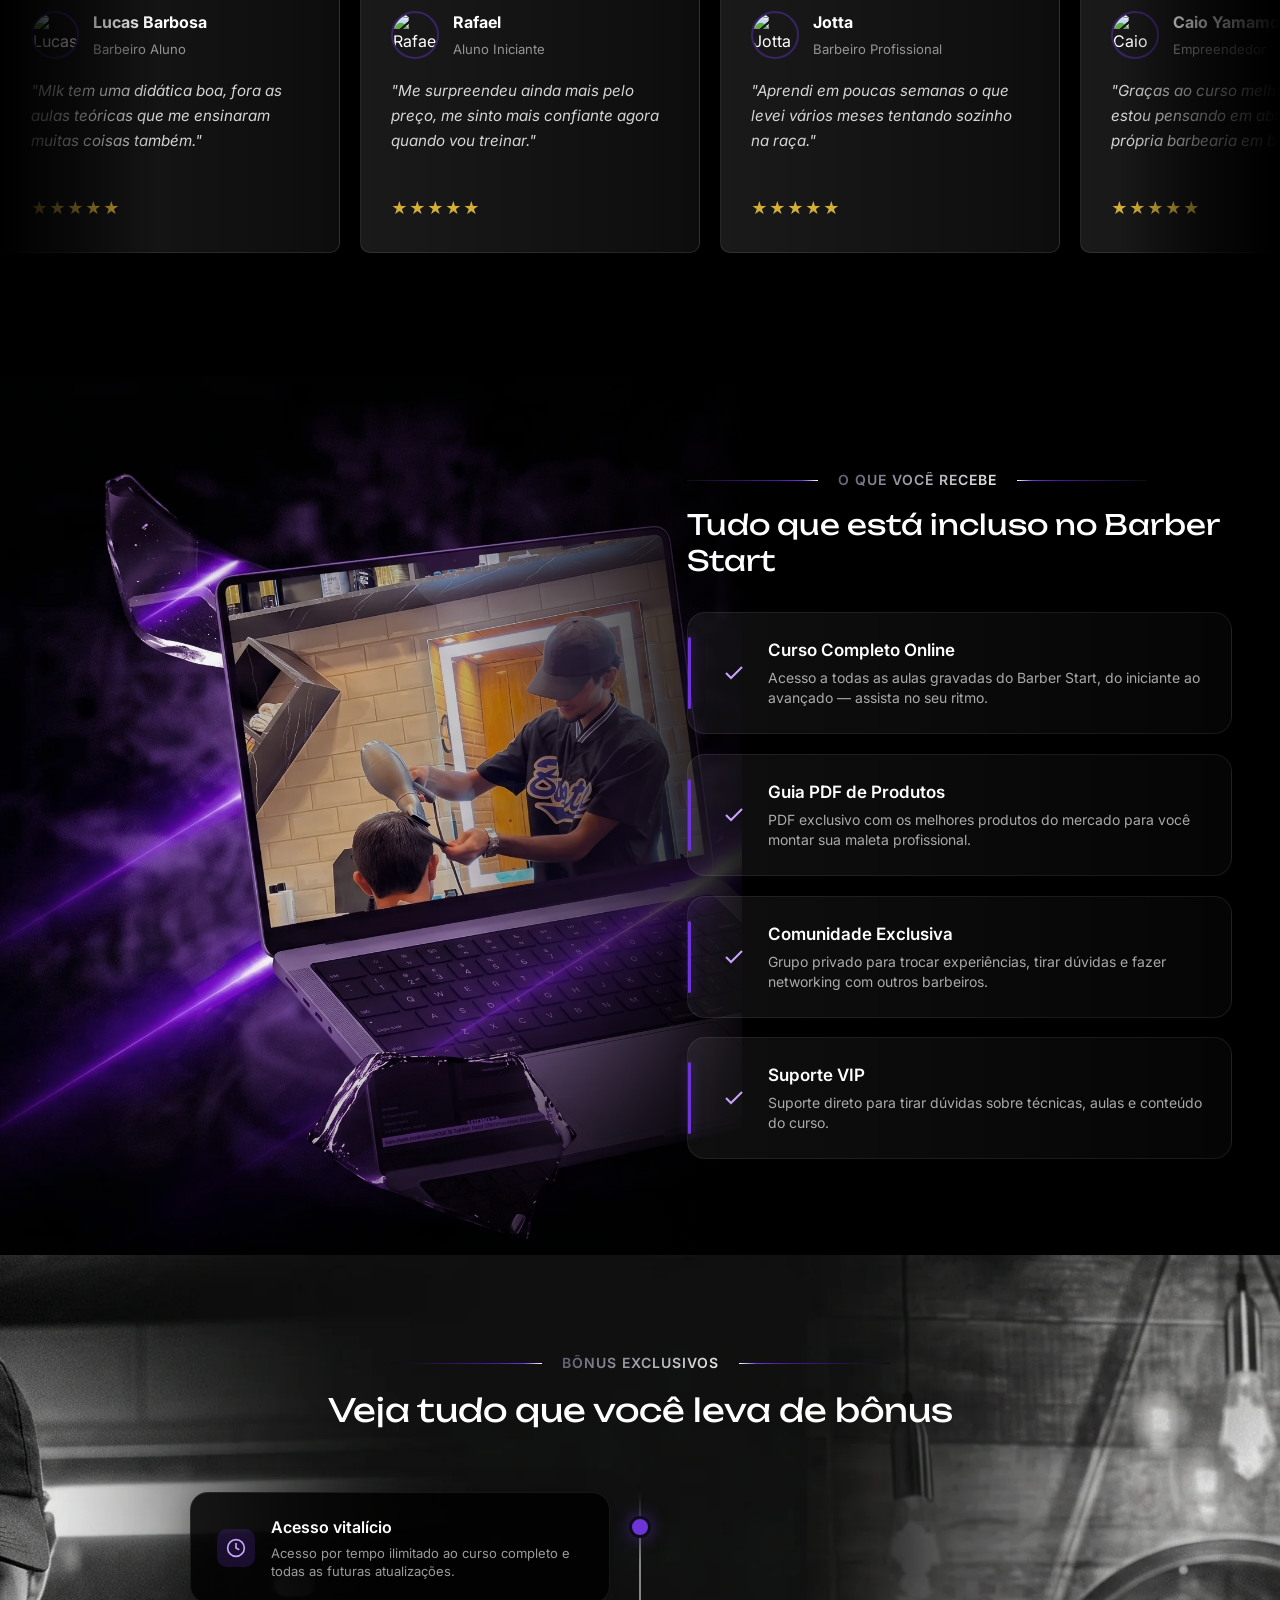
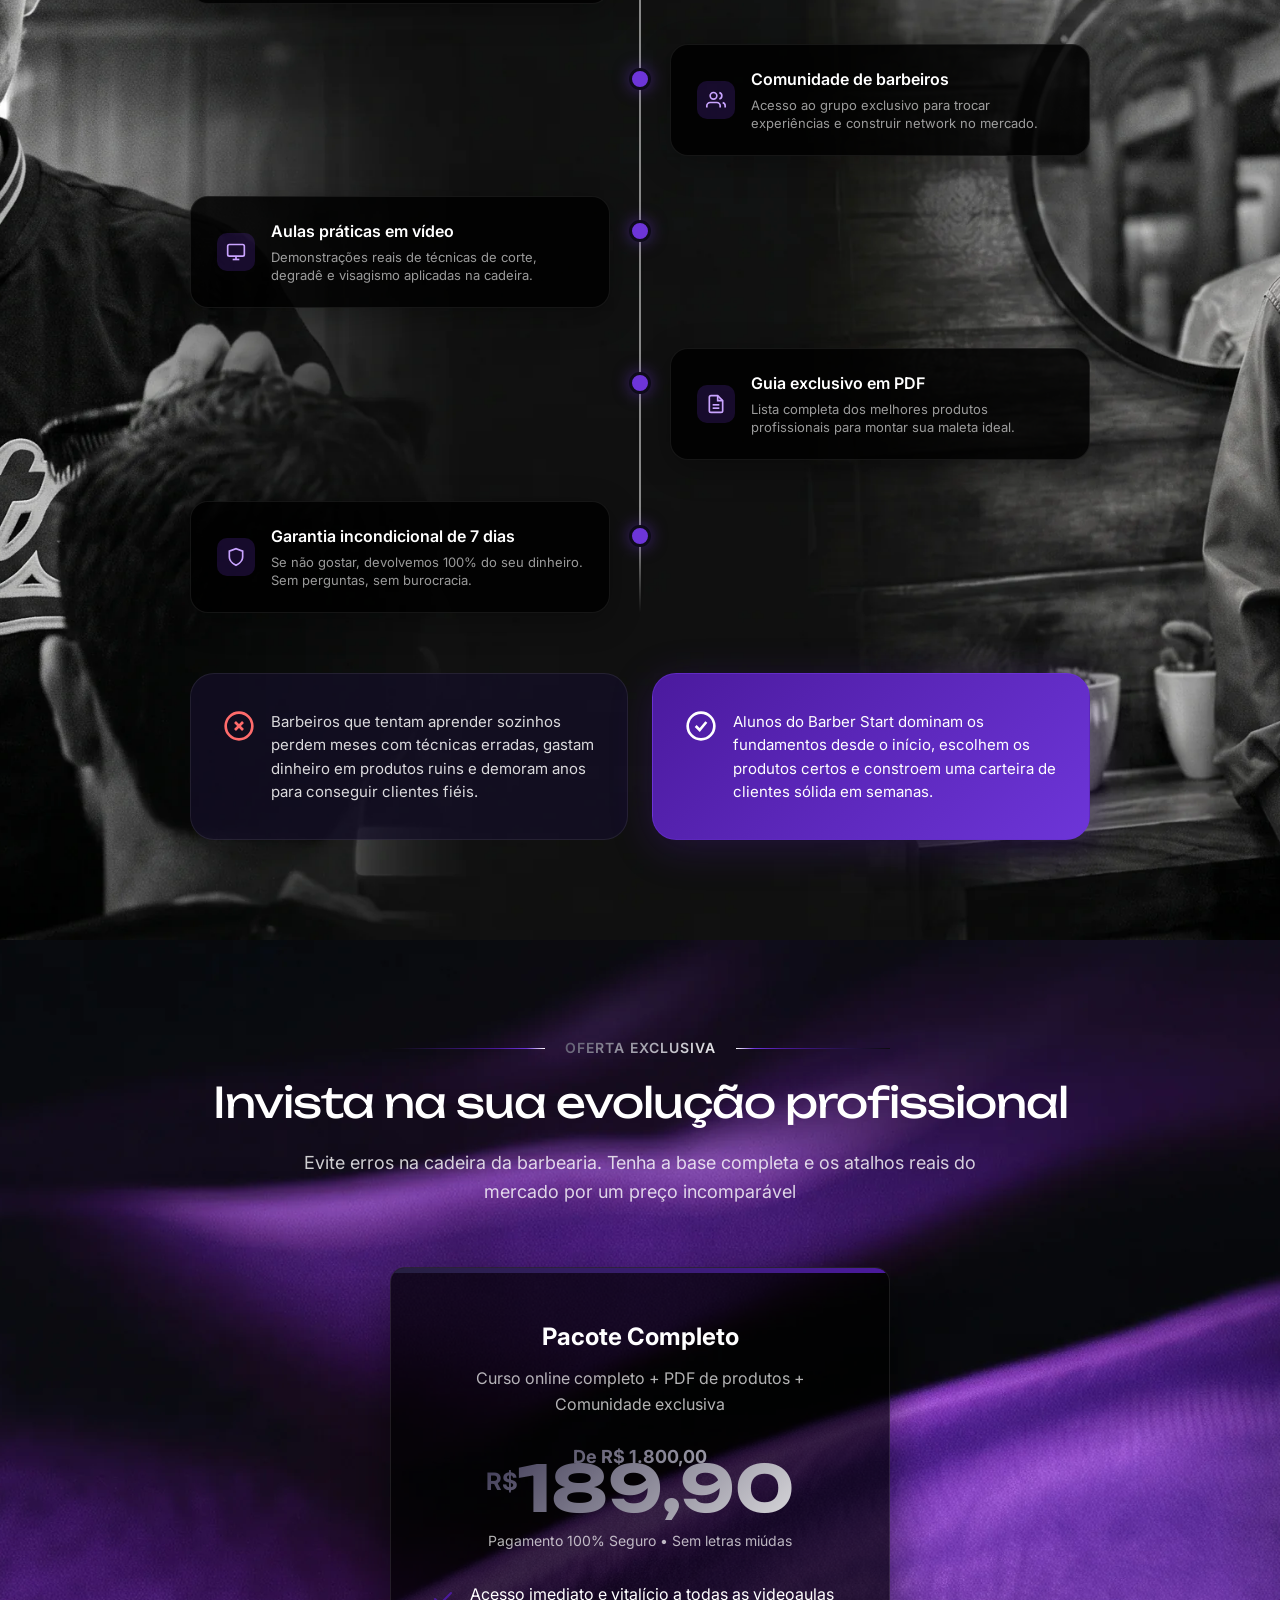
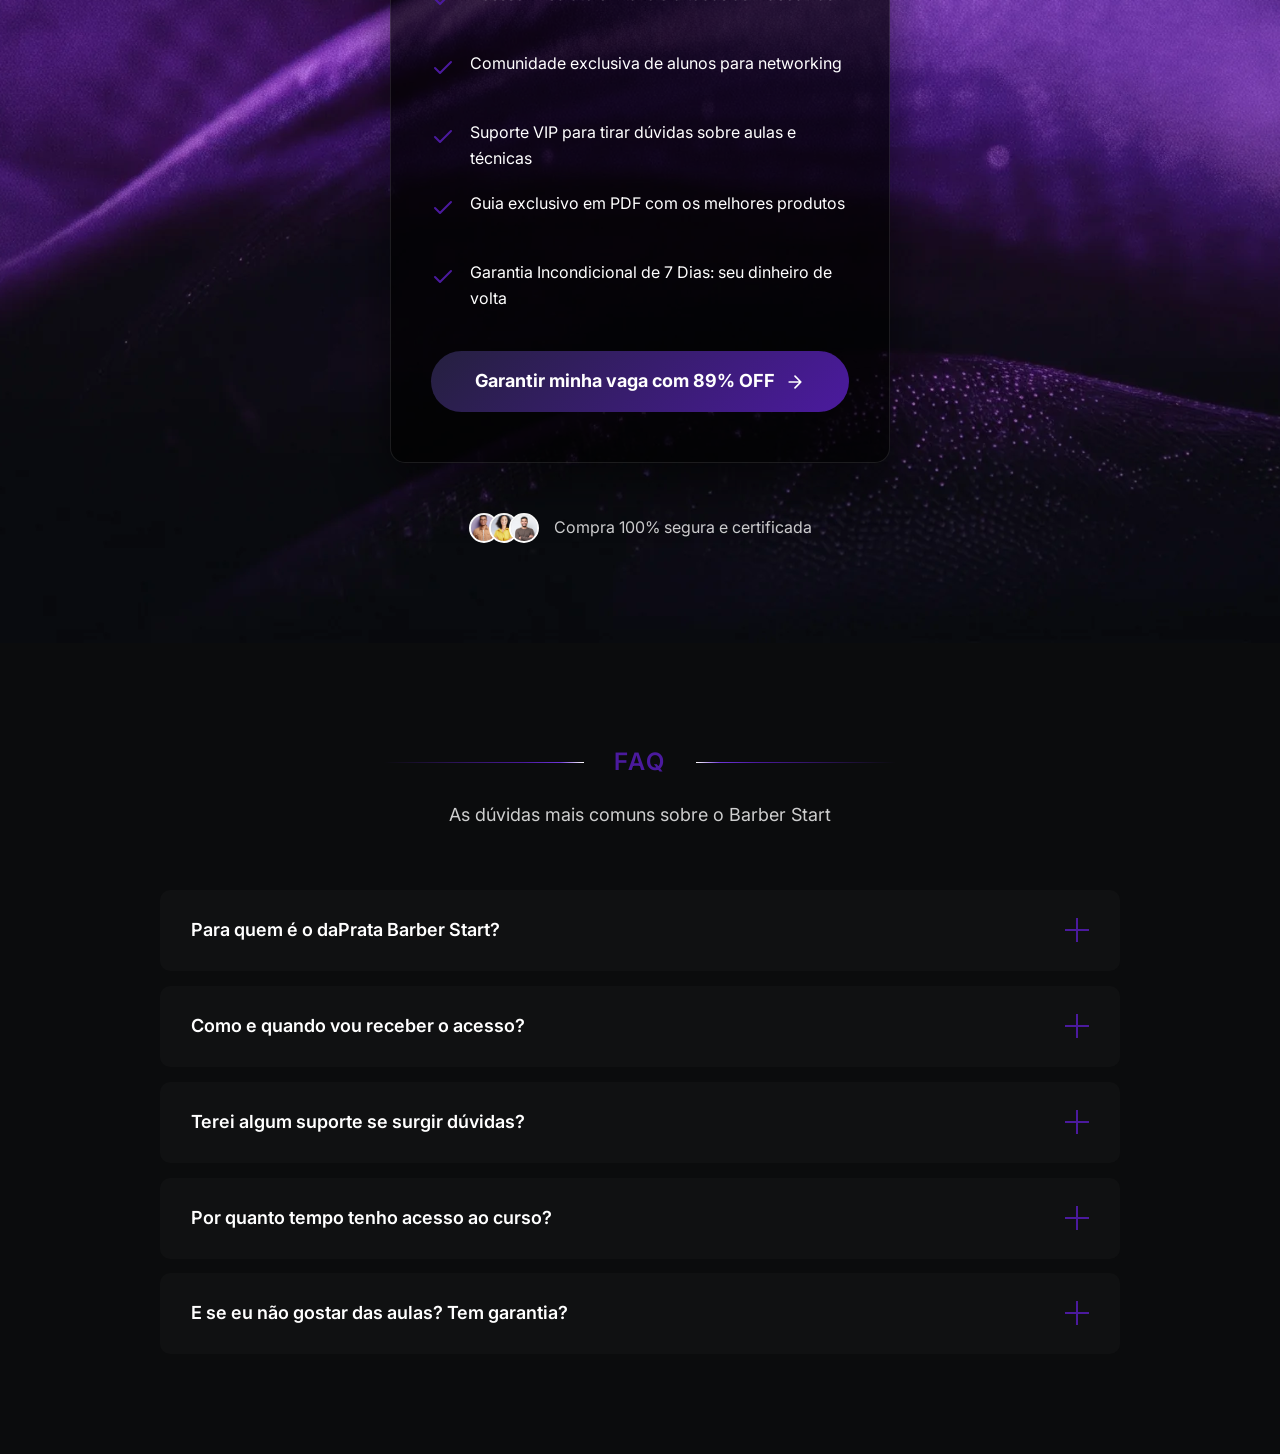
==== commit f9652f82: "feat: update landing page with SEO metadata, image-set optimizations, new UI components, and asset e" ====
--- a/index.html
+++ b/index.html
@@ -3,7 +3,19 @@
   <head>
     <meta charset="UTF-8" />
     <meta name="viewport" content="width=device-width, initial-scale=1.0" />
+    <meta name="robots" content="index, follow, max-image-preview:large" />
+    <meta name="theme-color" content="#000000" />
+    <link rel="canonical" href="/" />
+    <!-- TODO SEO: quando o domínio final estiver definido, trocar URLs relativas de canonical/OG/Twitter/sitemap por URLs absolutas de produção. -->
     <!-- Google tag (gtag.js) -->
+    <link rel="preconnect" href="https://www.googletagmanager.com" />
+    <link
+      rel="preload"
+      as="image"
+      href="./images/Edite_esta_imagem_mantendo_exatamente_202605010237.webp"
+      type="image/webp"
+      fetchpriority="high"
+    />
     <script
       async
       src="https://www.googletagmanager.com/gtag/js?id=AW-17040961520"
@@ -17,22 +29,19 @@
 
       gtag("config", "AW-17040961520");
     </script>
-
-    <script
-      async
-      src="https://www.googletagmanager.com/gtag/js?id=AW-17040961520"
-    ></script>
-    <script>
-      window.dataLayer = window.dataLayer || [];
-      function gtag() {
-        dataLayer.push(arguments);
-      }
-      gtag("js", new Date());
-
-      gtag("config", "AW-17040961520");
-    </script>
     <title>daPrata Barber Start | Domine os Fundamentos da Barbearia</title>
     <meta name="description" content="Pare de aprender cortes isolados. Aprenda os fundamentos reais para dominar qualquer cabelo e corte com o daPrata Barber Start." />
+    <meta property="og:locale" content="pt_BR" />
+    <meta property="og:type" content="website" />
+    <meta property="og:title" content="daPrata Barber Start | Domine os Fundamentos da Barbearia" />
+    <meta property="og:description" content="Aprenda os fundamentos reais da barbearia para dominar qualquer cabelo e corte com mais confiança." />
+    <meta property="og:url" content="/" />
+    <meta property="og:image" content="/images/image.webp" />
+    <meta property="og:image:alt" content="Aula do daPrata Barber Start em vídeo" />
+    <meta name="twitter:card" content="summary_large_image" />
+    <meta name="twitter:title" content="daPrata Barber Start | Domine os Fundamentos da Barbearia" />
+    <meta name="twitter:description" content="Aprenda os fundamentos reais da barbearia para dominar qualquer cabelo e corte com mais confiança." />
+    <meta name="twitter:image" content="/images/image.webp" />
     <!-- Google Fonts -->
     <link rel="preconnect" href="https://fonts.googleapis.com" />
     <link rel="preconnect" href="https://fonts.gstatic.com" crossorigin />
@@ -65,6 +74,10 @@
 
       .hero {
         background-image: url("./images/Edite_esta_imagem_mantendo_exatamente_202605010237.jpeg");
+        background-image: image-set(
+          url("./images/Edite_esta_imagem_mantendo_exatamente_202605010237.webp") type("image/webp"),
+          url("./images/Edite_esta_imagem_mantendo_exatamente_202605010237.jpeg") type("image/jpeg")
+        );
         background-size: cover;
         background-position: center;
         min-height: 100vh;
@@ -211,6 +224,12 @@
         cursor: pointer;
       }
 
+      .video-overlay:focus-visible,
+      .faq-item:focus-visible {
+        outline: 2px solid #6d35d8;
+        outline-offset: 4px;
+      }
+
       .video-wrapper.is-playing .video-overlay {
         opacity: 0;
         pointer-events: none;
@@ -370,30 +389,56 @@
 
       /* Sales Copy Section */
       .sales-copy {
-        max-width: 800px;
-        margin: 80px auto;
-        padding: 0 20px;
+        position: relative;
+        overflow: hidden;
+        min-height: 720px;
+        margin: 0;
+        padding: 120px 20px;
+        background-image:
+          linear-gradient(90deg, #050505 0%, rgba(5, 5, 5, 0.96) 24%, rgba(5, 5, 5, 0.74) 42%, rgba(5, 5, 5, 0.24) 62%, rgba(5, 5, 5, 0.05) 100%),
+          linear-gradient(180deg, rgba(0, 0, 0, 0.22) 0%, rgba(0, 0, 0, 0) 35%, rgba(0, 0, 0, 0.48) 100%),
+          url("./images/image-copy.png");
+        background-image:
+          linear-gradient(90deg, #050505 0%, rgba(5, 5, 5, 0.96) 24%, rgba(5, 5, 5, 0.74) 42%, rgba(5, 5, 5, 0.24) 62%, rgba(5, 5, 5, 0.05) 100%),
+          linear-gradient(180deg, rgba(0, 0, 0, 0.22) 0%, rgba(0, 0, 0, 0) 35%, rgba(0, 0, 0, 0.48) 100%),
+          image-set(
+            url("./images/image-copy.webp") type("image/webp"),
+            url("./images/image-copy.png") type("image/png")
+          );
+        background-size: cover;
+        background-position: 72% center;
+        background-repeat: no-repeat;
+        display: flex;
+        align-items: center;
+      }
+
+      .sales-copy-content {
+        width: 100%;
+        max-width: 520px;
+        margin-left: max(20px, calc((100vw - 1200px) / 2));
+        position: relative;
+        z-index: 1;
       }
 
       .sales-copy-title {
         color: #fff;
         font-family: "Unbounded", cursive;
-        font-size: 28px;
+        font-size: 34px;
         font-style: normal;
         font-weight: 400;
-        line-height: 36.4px;
+        line-height: 1.18;
         letter-spacing: -0.84px;
         text-transform: capitalize;
-        margin-bottom: 30px;
+        margin-bottom: 26px;
       }
 
       .sales-copy p {
         color: rgba(255, 255, 255, 0.8);
         font-family: "Inter", sans-serif;
         font-weight: 300;
-        font-size: 18px;
-        line-height: 1.8;
-        margin-bottom: 24px;
+        font-size: 17px;
+        line-height: 1.7;
+        margin-bottom: 18px;
       }
 
       .sales-copy .highlight {
@@ -408,7 +453,11 @@
 
       /* Features Section */
       .features-section {
-        background-image: url("./images/feature-site-jonas.jpeg");
+        background-image: url("./images/Edite_esta_imagem_mantendo_exatamente_202605010237.jpeg");
+        background-image: image-set(
+          url("./images/Edite_esta_imagem_mantendo_exatamente_202605010237.webp") type("image/webp"),
+          url("./images/Edite_esta_imagem_mantendo_exatamente_202605010237.jpeg") type("image/jpeg")
+        );
         background-size: cover;
         background-position: center;
         padding: 100px 20px;
@@ -471,6 +520,56 @@
         letter-spacing: 1px;
         text-transform: uppercase;
         padding: 0 20px;
+      }
+
+      .section-kicker {
+        display: flex;
+        align-items: center;
+        justify-content: center;
+        width: 100%;
+        max-width: 500px;
+        margin: 0 auto 18px;
+      }
+
+      .section-kicker-line {
+        flex-grow: 1;
+        height: 1px;
+        min-width: 42px;
+      }
+
+      .section-kicker-line-left {
+        background: linear-gradient(
+          270deg,
+          #fff 0%,
+          #6d35d8 12%,
+          #4b1a9e 30%,
+          #0b0c0d 100%
+        );
+      }
+
+      .section-kicker-line-right {
+        background: linear-gradient(
+          90deg,
+          #fff 0%,
+          #6d35d8 12%,
+          #4b1a9e 30%,
+          #0b0c0d 100%
+        );
+      }
+
+      .section-kicker-text {
+        padding: 0 20px;
+        background: linear-gradient(135deg, #4b485e, #ffffff);
+        -webkit-background-clip: text;
+        background-clip: text;
+        -webkit-text-fill-color: transparent;
+        text-fill-color: transparent;
+        font-size: 14px;
+        font-weight: 600;
+        letter-spacing: 1px;
+        line-height: 1.2;
+        text-transform: uppercase;
+        white-space: nowrap;
       }
 
       .features-title {
@@ -861,20 +960,27 @@
         display: flex;
         width: max-content;
         gap: 20px;
+        animation: none;
+        will-change: transform;
+        transform: translate3d(0, 0, 0);
+      }
+
+      .testimonials-track.is-running {
         animation: testimonialsMarquee 45s linear infinite;
-        will-change: transform;
-      }
-
-      .testimonials-marquee:hover .testimonials-track {
-        animation-play-state: paused;
+      }
+
+      @media (hover: hover) and (pointer: fine) {
+        .testimonials-marquee:hover .testimonials-track.is-running {
+          animation-play-state: paused;
+        }
       }
 
       @keyframes testimonialsMarquee {
         from {
-          transform: translateX(0);
+          transform: translate3d(0, 0, 0);
         }
         to {
-          transform: translateX(-50%);
+          transform: translate3d(-50%, 0, 0);
         }
       }
 
@@ -883,26 +989,22 @@
         width: 340px;
         min-height: 240px;
         flex: 0 0 auto;
-        padding: 28px;
-        border-radius: 28px;
-        background: rgba(255, 255, 255, 0.06);
-        border: 1px solid rgba(255, 255, 255, 0.12);
-        backdrop-filter: blur(18px);
-        -webkit-backdrop-filter: blur(18px);
-        box-shadow:
-          0 20px 45px rgba(0, 0, 0, 0.25),
-          inset 0 1px 0 rgba(255, 255, 255, 0.12);
+        padding: 30px;
+        border-radius: 10px;
+        background: linear-gradient(90deg, rgba(255, 255, 255, 0.1) 0.3%, rgba(255, 255, 255, 0.05) 99.7%);
+        border: 1px solid rgba(255, 255, 255, 0.1);
+        backdrop-filter: blur(10px);
+        -webkit-backdrop-filter: blur(10px);
+        box-shadow: none;
         color: #fff;
-        transition: transform 0.35s ease, box-shadow 0.35s ease;
+        transition: transform 0.3s ease, box-shadow 0.3s ease;
         display: flex;
         flex-direction: column;
       }
 
       .testimonial-card:hover {
-        transform: translateY(-6px) scale(1.02);
-        box-shadow:
-          0 28px 55px rgba(75, 26, 158, 0.2),
-          inset 0 1px 0 rgba(255, 255, 255, 0.18);
+        transform: translateY(-5px);
+        box-shadow: 0 10px 30px rgba(75, 26, 158, 0.2);
       }
 
       /* Profile row */
@@ -959,6 +1061,10 @@
       /* Pricing Section */
       .pricing-section {
         background-image: url("./images/budget-jonas-lp.jpeg");
+        background-image: image-set(
+          url("./images/budget-jonas-lp.webp") type("image/webp"),
+          url("./images/budget-jonas-lp.jpeg") type("image/jpeg")
+        );
         background-size: cover;
         background-position: center;
         padding: 100px 0;
@@ -1440,13 +1546,39 @@
           height: 250px;
         }
 
+        .sales-copy {
+          min-height: auto;
+          padding: 380px 20px 68px;
+          background-image:
+            linear-gradient(180deg, rgba(0, 0, 0, 0.04) 0%, rgba(0, 0, 0, 0.3) 33%, #050505 58%, #050505 100%),
+            url("./images/image-copy.png");
+          background-image:
+            linear-gradient(180deg, rgba(0, 0, 0, 0.04) 0%, rgba(0, 0, 0, 0.3) 33%, #050505 58%, #050505 100%),
+            image-set(
+              url("./images/image-copy.webp") type("image/webp"),
+              url("./images/image-copy.png") type("image/png")
+            );
+          background-size: auto 420px;
+          background-position: 64% top;
+          background-color: #050505;
+          align-items: flex-end;
+        }
+
+        .sales-copy-content {
+          max-width: 560px;
+          margin: 0 auto;
+        }
+
         .sales-copy-title {
           font-size: 24px;
           line-height: 1.3;
+          margin-bottom: 18px;
         }
 
         .sales-copy p {
           font-size: 16px;
+          line-height: 1.65;
+          margin-bottom: 14px;
         }
 
         .features-section,
@@ -1494,6 +1626,9 @@
 
         .testimonials-track {
           gap: 14px;
+        }
+
+        .testimonials-track.is-running {
           animation-duration: 55s;
         }
 
@@ -1582,6 +1717,20 @@
           width: 260px;
           min-height: 200px;
           padding: 18px;
+        }
+
+        .section-kicker {
+          max-width: 100%;
+        }
+
+        .section-kicker-line {
+          min-width: 24px;
+        }
+
+        .section-kicker-text {
+          padding: 0 12px;
+          font-size: 12px;
+          letter-spacing: 0.8px;
         }
 
         .social-proof-header h2 {
@@ -1654,8 +1803,8 @@
       .reveal {
         opacity: 0;
         transform: translateY(32px);
-        transition: opacity 0.7s cubic-bezier(0.22, 1, 0.36, 1),
-                    transform 0.7s cubic-bezier(0.22, 1, 0.36, 1);
+        transition: opacity 1.1s cubic-bezier(0.16, 1, 0.3, 1),
+                    transform 1.1s cubic-bezier(0.16, 1, 0.3, 1);
         will-change: opacity, transform;
       }
       .reveal.is-visible {
@@ -1665,47 +1814,47 @@
       .reveal-left {
         opacity: 0;
         transform: translateX(-40px);
-        transition: opacity 0.7s cubic-bezier(0.22, 1, 0.36, 1),
-                    transform 0.7s cubic-bezier(0.22, 1, 0.36, 1);
+        transition: opacity 1.1s cubic-bezier(0.16, 1, 0.3, 1),
+                    transform 1.1s cubic-bezier(0.16, 1, 0.3, 1);
         will-change: opacity, transform;
       }
       .reveal-left.is-visible { opacity: 1; transform: translateX(0); }
       .reveal-right {
         opacity: 0;
         transform: translateX(40px);
-        transition: opacity 0.7s cubic-bezier(0.22, 1, 0.36, 1),
-                    transform 0.7s cubic-bezier(0.22, 1, 0.36, 1);
+        transition: opacity 1.1s cubic-bezier(0.16, 1, 0.3, 1),
+                    transform 1.1s cubic-bezier(0.16, 1, 0.3, 1);
         will-change: opacity, transform;
       }
       .reveal-right.is-visible { opacity: 1; transform: translateX(0); }
       .reveal-scale {
         opacity: 0;
         transform: scale(0.92);
-        transition: opacity 0.7s cubic-bezier(0.22, 1, 0.36, 1),
-                    transform 0.7s cubic-bezier(0.22, 1, 0.36, 1);
+        transition: opacity 1.1s cubic-bezier(0.16, 1, 0.3, 1),
+                    transform 1.1s cubic-bezier(0.16, 1, 0.3, 1);
         will-change: opacity, transform;
       }
       .reveal-scale.is-visible { opacity: 1; transform: scale(1); }
 
       /* Stagger delays */
-      .reveal-delay-1 { transition-delay: 0.1s; }
-      .reveal-delay-2 { transition-delay: 0.22s; }
-      .reveal-delay-3 { transition-delay: 0.34s; }
-      .reveal-delay-4 { transition-delay: 0.46s; }
-      .reveal-delay-5 { transition-delay: 0.58s; }
+      .reveal-delay-1 { transition-delay: 0.15s; }
+      .reveal-delay-2 { transition-delay: 0.32s; }
+      .reveal-delay-3 { transition-delay: 0.48s; }
+      .reveal-delay-4 { transition-delay: 0.64s; }
+      .reveal-delay-5 { transition-delay: 0.8s; }
 
       /* Enhanced CTA button hover */
       .cta-button {
-        transition: transform 0.35s cubic-bezier(0.22, 1, 0.36, 1),
-                    box-shadow 0.35s ease;
+        transition: transform 0.45s cubic-bezier(0.16, 1, 0.3, 1),
+                    box-shadow 0.45s ease;
       }
       .cta-button:hover {
         transform: translateY(-3px);
         box-shadow: 0 8px 28px rgba(255, 255, 255, 0.18);
       }
       .pricing-button {
-        transition: transform 0.35s cubic-bezier(0.22, 1, 0.36, 1),
-                    box-shadow 0.35s ease;
+        transition: transform 0.45s cubic-bezier(0.16, 1, 0.3, 1),
+                    box-shadow 0.45s ease;
       }
       .pricing-button:hover {
         transform: translateY(-4px);
@@ -1714,9 +1863,9 @@
 
       /* Enhanced feature card hover */
       .feature-card {
-        transition: transform 0.4s cubic-bezier(0.22, 1, 0.36, 1),
-                    box-shadow 0.4s ease,
-                    border-color 0.4s ease;
+        transition: transform 0.5s cubic-bezier(0.16, 1, 0.3, 1),
+                    box-shadow 0.5s ease,
+                    border-color 0.5s ease;
       }
       .feature-card:hover {
         transform: translateY(-8px);
@@ -1726,7 +1875,7 @@
 
       /* Enhanced FAQ item hover */
       .faq-item {
-        transition: box-shadow 0.35s ease, border-color 0.35s ease;
+        transition: box-shadow 0.45s ease, border-color 0.45s ease;
         border: 1px solid transparent;
       }
       .faq-item:hover {
@@ -1735,9 +1884,9 @@
 
       /* Pricing card enhanced hover */
       .pricing-card {
-        transition: transform 0.45s cubic-bezier(0.22, 1, 0.36, 1),
-                    box-shadow 0.45s ease,
-                    border-color 0.45s ease;
+        transition: transform 0.55s cubic-bezier(0.16, 1, 0.3, 1),
+                    box-shadow 0.55s ease,
+                    border-color 0.55s ease;
       }
       .pricing-card:hover {
         transform: translateY(-10px);
@@ -1769,17 +1918,440 @@
       .testimonial-card {
         position: relative;
         z-index: 1;
-        transition: transform 0.38s cubic-bezier(0.22, 1, 0.36, 1),
-                    box-shadow 0.38s ease,
-                    border-color 0.38s ease;
+        transition: transform 0.3s ease, box-shadow 0.3s ease;
       }
       .testimonial-card:hover {
-        transform: translateY(-12px) scale(1.03);
+        transform: translateY(-5px);
         z-index: 20;
-        box-shadow:
-          0 32px 60px rgba(75, 26, 158, 0.28),
-          inset 0 1px 0 rgba(255, 255, 255, 0.2);
+        box-shadow: 0 10px 30px rgba(75, 26, 158, 0.2);
+      }
+
+      /* ==========================================================================
+         PLATFORM SHOWCASE SECTION (inspired by section6)
+         ========================================================================== */
+      .platform-showcase {
+        position: relative;
+        overflow: hidden;
+        background: #000000;
+        min-height: 720px;
+        isolation: isolate;
+      }
+      .platform-showcase::after {
+        content: "";
+        position: absolute;
+        inset: 0;
+        z-index: 1;
+        pointer-events: none;
+        background:
+          linear-gradient(90deg, rgba(0, 0, 0, 0) 0%, rgba(0, 0, 0, 0.08) 36%, #000 60%, #000 100%),
+          linear-gradient(180deg, rgba(0, 0, 0, 0.25) 0%, rgba(0, 0, 0, 0) 28%, rgba(0, 0, 0, 0) 72%, rgba(0, 0, 0, 0.35) 100%);
+      }
+      .platform-showcase-content {
+        display: flex;
+        align-items: center;
+        justify-content: flex-end;
+        max-width: 1380px;
+        min-height: 720px;
+        margin: 0 auto;
+        padding: 96px 48px;
+        position: relative;
+        z-index: 2;
+      }
+      .platform-showcase-image {
+        position: absolute;
+        inset: 0 auto 0 0;
+        width: 58%;
+        min-width: 720px;
+        height: 100%;
+        z-index: 0;
+        pointer-events: none;
+      }
+      .platform-showcase-image picture {
+        width: 100%;
+        height: 100%;
+        display: block;
+      }
+      .platform-showcase-image img {
+        width: 100%;
+        height: 100%;
+        display: block;
+        object-fit: cover;
+        object-position: left center;
+        border-radius: 0;
+      }
+      .platform-showcase-cards {
+        width: min(46%, 580px);
+        margin-left: auto;
+        display: flex;
+        flex-direction: column;
+        gap: 20px;
+        position: relative;
+        z-index: 2;
+      }
+      .platform-showcase-cards .ps-header {
+        margin-bottom: 8px;
+      }
+      .platform-showcase-cards .section-kicker {
+        margin-left: 0;
+        margin-right: 0;
+        max-width: 460px;
+      }
+      .platform-showcase-cards .ps-badge {
+        display: inline-flex;
+        align-items: center;
+        gap: 8px;
+        padding: 8px 20px;
+        border-radius: 24px;
+        border: 1px solid rgba(109, 53, 216, 0.4);
+        background: rgba(75, 26, 158, 0.15);
+        color: #c9a4ff;
+        font-size: 13px;
+        font-weight: 500;
+        letter-spacing: 1.5px;
+        text-transform: uppercase;
+        margin-bottom: 16px;
+      }
+      .platform-showcase-cards .ps-badge svg {
+        width: 16px;
+        height: 16px;
+        fill: #c9a4ff;
+      }
+      .platform-showcase-cards .ps-title {
+        font-family: "Unbounded", cursive;
+        font-size: 28px;
+        font-weight: 400;
+        color: #fff;
+        line-height: 1.3;
+        margin-bottom: 4px;
+      }
+      .ps-card {
+        display: flex;
+        align-items: center;
+        gap: 16px;
+        padding: 24px 28px;
+        border-radius: 18px;
+        border: 1px solid rgba(255, 255, 255, 0.08);
+        background: linear-gradient(90deg, rgba(255,255,255,0.06) 0%, rgba(255,255,255,0.02) 100%);
+        position: relative;
+        cursor: default;
+        transition: background 0.45s ease, border-color 0.45s ease, transform 0.45s cubic-bezier(0.16,1,0.3,1);
+      }
+      .ps-card::before {
+        content: "";
+        position: absolute;
+        left: 0; top: 20%;
+        width: 3px; height: 60%;
+        background: #6d35d8;
+        border-radius: 2px;
+        box-shadow: 0 0 12px rgba(109, 53, 216, 0.5);
+        transition: background 0.4s, box-shadow 0.4s;
+      }
+      .ps-card:hover {
+        background: linear-gradient(135deg, #4b1a9e 0%, #6d35d8 100%);
+        border-color: rgba(109, 53, 216, 0.5);
+        transform: translateX(6px);
+      }
+      .ps-card:hover::before {
+        background: #fff;
+        box-shadow: 0 0 12px rgba(255,255,255,0.5);
+      }
+      .ps-card-icon {
+        flex-shrink: 0;
+        width: 36px;
+        height: 36px;
+        display: flex;
+        align-items: center;
+        justify-content: center;
+      }
+      .ps-card-icon svg {
+        width: 24px;
+        height: 24px;
+        fill: none;
+        stroke: #c9a4ff;
+        stroke-width: 2;
+        transition: stroke 0.3s;
+      }
+      .ps-card:hover .ps-card-icon svg {
+        stroke: #fff;
+      }
+      .ps-card-text h4 {
+        font-size: 17px;
+        font-weight: 600;
+        color: #fff;
+        margin-bottom: 4px;
+      }
+      .ps-card-text p {
+        font-size: 14px;
+        color: rgba(255,255,255,0.65);
+        line-height: 1.45;
+      }
+      .ps-card:hover .ps-card-text p {
+        color: rgba(255,255,255,0.9);
+      }
+      @media (max-width: 768px) {
+        .platform-showcase {
+          min-height: auto;
+        }
+        .platform-showcase::after {
+          background:
+            linear-gradient(180deg, rgba(0, 0, 0, 0.05) 0%, #000 44%, #000 100%),
+            linear-gradient(90deg, rgba(0, 0, 0, 0.18) 0%, rgba(0, 0, 0, 0) 48%, rgba(0, 0, 0, 0.3) 100%);
+        }
+        .platform-showcase-content {
+          min-height: auto;
+          padding: 310px 20px 64px;
+          display: block;
+        }
+        .platform-showcase-image {
+          width: 100%;
+          min-width: 0;
+          height: 380px;
+        }
+        .platform-showcase-image img {
+          object-position: 18% center;
+        }
+        .platform-showcase-cards {
+          width: 100%;
+        }
+        .platform-showcase-cards .ps-title {
+          font-size: 22px;
+          text-align: center;
+        }
+        .platform-showcase-cards .ps-header {
+          text-align: center;
+        }
+        .platform-showcase-cards .section-kicker {
+          margin-left: auto;
+          margin-right: auto;
+        }
+        .ps-card {
+          padding: 20px 22px;
+        }
+        .ps-card-text h4 { font-size: 15px; }
+        .ps-card-text p { font-size: 13px; }
+      }
+
+      /* ==========================================================================
+         BONUS TIMELINE SECTION (inspired by section14)
+         ========================================================================== */
+      .bonus-timeline-section {
+        position: relative;
+        overflow: hidden;
+        background-image: url('images/2-imagens-joans.jpeg');
+        background-image: image-set(
+          url("images/2-imagens-joans.webp") type("image/webp"),
+          url("images/2-imagens-joans.jpeg") type("image/jpeg")
+        );
+        background-size: cover;
+        background-position: center;
+        background-repeat: no-repeat;
+        padding: 100px 20px;
+        min-height: 600px;
+      }
+      .bonus-timeline-section::before {
+        content: "";
+        position: absolute;
+        inset: 0;
+        z-index: 0;
+      }
+      .bonus-timeline-section > * {
+        position: relative;
+        z-index: 1;
+      }
+      .bonus-timeline-header {
+        text-align: center;
+        max-width: 700px;
+        margin: 0 auto 60px;
+      }
+      .bonus-timeline-header .bt-badge {
+        display: inline-flex;
+        align-items: center;
+        gap: 8px;
+        padding: 8px 20px;
+        border-radius: 24px;
+        border: 1px solid rgba(109, 53, 216, 0.4);
+        background: rgba(75, 26, 158, 0.15);
+        color: #c9a4ff;
+        font-size: 13px;
+        font-weight: 500;
+        letter-spacing: 1.5px;
+        text-transform: uppercase;
+        margin-bottom: 16px;
+      }
+      .bonus-timeline-header .bt-badge svg {
+        width: 16px;
+        height: 16px;
+        fill: #c9a4ff;
+      }
+      .bonus-timeline-header h2 {
+        font-family: "Unbounded", cursive;
+        font-size: 32px;
+        font-weight: 400;
+        color: #fff;
+        line-height: 1.3;
+      }
+      .bonus-timeline-wrapper {
+        position: relative;
+        max-width: 900px;
+        margin: 0 auto;
+      }
+      /* Vertical line */
+      .bonus-timeline-wrapper::before {
+        content: "";
+        position: absolute;
+        left: 50%;
+        top: 0; bottom: 0;
+        width: 2px;
+        background: linear-gradient(180deg, transparent 0%, rgba(255, 255, 255, 0.5) 10%, rgba(255, 255, 255, 0.5) 90%, transparent 100%);
+        transform: translateX(-50%);
+      }
+      .bt-item {
+        display: flex;
+        align-items: flex-start;
+        position: relative;
+        margin-bottom: 40px;
+      }
+      .bt-item:last-child { margin-bottom: 0; }
+      /* Alternating left/right */
+      .bt-item:nth-child(odd) { justify-content: flex-start; padding-right: calc(50% + 30px); }
+      .bt-item:nth-child(even) { justify-content: flex-end; padding-left: calc(50% + 30px); }
+      /* Dot on the line */
+      .bt-item::before {
+        content: "";
+        position: absolute;
+        left: 50%;
+        top: 24px;
+        width: 16px;
+        height: 16px;
+        background: #6d35d8;
+        border: 3px solid #0e0b1a;
+        border-radius: 50%;
+        transform: translateX(-50%);
+        z-index: 2;
+        box-shadow: 0 0 16px rgba(109, 53, 216, 0.5);
+        transition: background 0.3s, box-shadow 0.3s;
+      }
+      .bt-item:hover::before {
+        background: #c9a4ff;
+        box-shadow: 0 0 24px rgba(109, 53, 216, 0.8);
+      }
+      .bt-card {
+        display: flex;
+        align-items: center;
+        gap: 16px;
+        padding: 22px 26px;
+        border-radius: 18px;
+        border: 1px solid rgba(255, 255, 255, 0.08);
+        background: rgba(0, 0, 0, 0.85);
+        backdrop-filter: blur(10px);
+        -webkit-backdrop-filter: blur(10px);
+        box-shadow: 0 8px 32px rgba(0, 0, 0, 0.3);
+        transition: transform 0.5s cubic-bezier(0.16,1,0.3,1), border-color 0.45s, box-shadow 0.45s;
+        width: 100%;
+      }
+      .bt-card:hover {
+        transform: scale(1.03);
         border-color: rgba(109, 53, 216, 0.35);
+        box-shadow: 0 16px 48px rgba(75, 26, 158, 0.25);
+      }
+      .bt-card-icon {
+        flex-shrink: 0;
+        width: 38px;
+        height: 38px;
+        border-radius: 10px;
+        background: rgba(109, 53, 216, 0.2);
+        display: flex;
+        align-items: center;
+        justify-content: center;
+      }
+      .bt-card-icon svg {
+        width: 20px;
+        height: 20px;
+        stroke: #c9a4ff;
+        fill: none;
+        stroke-width: 2;
+      }
+      .bt-card-text h4 {
+        font-size: 16px;
+        font-weight: 600;
+        color: #fff;
+        margin-bottom: 3px;
+      }
+      .bt-card-text p {
+        font-size: 13px;
+        color: rgba(255,255,255,0.6);
+        line-height: 1.45;
+      }
+      /* Bottom comparison cards */
+      .bt-comparison {
+        display: flex;
+        gap: 24px;
+        max-width: 900px;
+        margin: 60px auto 0;
+      }
+      .bt-compare-card {
+        flex: 1;
+        padding: 36px 32px;
+        border-radius: 24px;
+        display: flex;
+        align-items: flex-start;
+        gap: 16px;
+      }
+      .bt-compare-card.negative {
+        background: rgba(20, 15, 40, 0.7);
+        border: 1px solid rgba(255, 255, 255, 0.08);
+        transition: background 0.3s, border-color 0.3s;
+      }
+      .bt-compare-card.negative:hover {
+        background: rgba(75, 26, 158, 0.3);
+        border-color: rgba(109, 53, 216, 0.3);
+      }
+      .bt-compare-card.positive {
+        background: linear-gradient(135deg, #4b1a9e 0%, #6d35d8 100%);
+        border: 1px solid rgba(109, 53, 216, 0.5);
+        box-shadow: 0 8px 40px rgba(75, 26, 158, 0.3);
+      }
+      .bt-compare-icon {
+        flex-shrink: 0;
+        width: 32px;
+        height: 32px;
+      }
+      .bt-compare-icon svg { width: 32px; height: 32px; }
+      .bt-compare-card p {
+        font-size: 15px;
+        line-height: 1.55;
+        color: rgba(255,255,255,0.85);
+      }
+      .bt-compare-card.positive p { color: #fff; }
+      .bonus-timeline-image {
+        text-align: center;
+        margin-top: 60px;
+      }
+      .bonus-timeline-image img {
+        max-width: 500px;
+        width: 100%;
+        border-radius: 18px;
+        box-shadow: 0 24px 60px rgba(75, 26, 158, 0.25);
+        border: 1px solid rgba(109, 53, 216, 0.15);
+      }
+      @media (max-width: 768px) {
+        .bonus-timeline-section { padding: 60px 16px; }
+        .bonus-timeline-header h2 { font-size: 24px; }
+        .bonus-timeline-wrapper::before { left: 20px; }
+        .bt-item:nth-child(odd),
+        .bt-item:nth-child(even) {
+          justify-content: flex-start;
+          padding-left: 50px;
+          padding-right: 0;
+        }
+        .bt-item::before { left: 20px; }
+        .bt-card { padding: 18px 20px; }
+        .bt-card-text h4 { font-size: 14px; }
+        .bt-card-text p { font-size: 12px; }
+        .bt-comparison { flex-direction: column; gap: 16px; }
+        .bt-compare-card { padding: 24px 20px; border-radius: 18px; }
+        .bt-compare-card p { font-size: 13px; }
+        .bonus-timeline-image img { max-width: 100%; }
       }
 
       /* ==========================================================================
@@ -1834,11 +2406,14 @@
             id="mainVideo"
             class="video-frame" 
             src="./video/Jonas-video.mp4" 
-            poster="./images/image.png"
+            poster="./images/image.webp"
+            preload="none"
+            width="848"
+            height="480"
             playsinline 
             webkit-playsinline
           ></video>
-          <div class="video-overlay" id="videoOverlay">
+          <div class="video-overlay" id="videoOverlay" role="button" tabindex="0" aria-label="Assistir ao vídeo do curso">
             <div class="play-button-custom">
               <svg viewBox="0 0 24 24" fill="currentColor">
                 <path d="M8 5v14l11-7z"/>
@@ -1856,9 +2431,18 @@
 
       <div class="reviews reveal reveal-delay-5">
         <div class="avatar-group">
-          <img class="avatar" src="./images/people/1.png" />
-          <img class="avatar" src="./images/people/2.png" />
-          <img class="avatar" src="./images/people/3.png" />
+          <picture>
+            <source srcset="./images/people/1.webp" type="image/webp" />
+            <img class="avatar" src="./images/people/1.png" alt="" width="30" height="30" decoding="async" />
+          </picture>
+          <picture>
+            <source srcset="./images/people/2.webp" type="image/webp" />
+            <img class="avatar" src="./images/people/2.png" alt="" width="30" height="30" decoding="async" />
+          </picture>
+          <picture>
+            <source srcset="./images/people/3.webp" type="image/webp" />
+            <img class="avatar" src="./images/people/3.png" alt="" width="30" height="30" decoding="async" />
+          </picture>
         </div>
         <div class="review-text">Centenas de alunos transformados (5.0/5)</div>
       </div>
@@ -2115,43 +2699,23 @@
 
     <!-- Sales Copy Section -->
     <div class="sales-copy">
-      <h2 class="sales-copy-title reveal">
-        Chega de copiar cortes sem entender o porquê.
-      </h2>
-
-      <p class="reveal reveal-delay-1">
-        Você já passou horas tentando acertar aquele corte perfeito, lutando com marcas no degradê ou clientes insatisfeitos porque o cabelo simplesmente não cooperava? Seu esforço é valioso demais para continuar estagnado.
-      </p>
-
-      <p>
-        Durante anos, a maioria dos barbeiros ficou presa a cursos que apenas ensinam <span class="highlight">receitas prontas</span> de "como fazer um corte isolado". O problema é que, quando entra um cliente com um formato de cabeça ou tipo de cabelo diferente, <span class="highlight">tudo dá errado</span>.
-      </p>
-
-      <p>Agora, a forma de aprender evoluiu.</p>
-
-      <p>
-        Sua habilidade pode ganhar destaque profissional <span class="emphasis">em questão de semanas</span>. Com o treinamento focado nos fundamentos, você elimina a tentativa e erro e os vícios de iniciante. Chega de se perder tentando tutoriais confusos da internet.
-      </p>
-
-      <p>O verdadeiro segredo não está na tesoura, está no conhecimento.</p>
-
-      <p>
-        A maioria aprende a fazer o degradê, mas não entende o controle de peso, a direção do fio ou como realizar um encaixe sem criar degraus absurdos. Nós decidimos mudar isso e abrir a caixa-preta da barbearia profissional.
-      </p>
-
-      <p>Até agora.</p>
-
-      <p>
-        Apresentamos o curso com o <span class="highlight">método Barber Start</span>, cuidadosamente desenvolvido para quem precisa aprender do zero ou aperfeiçoar sua base, testado em situações reais e focado no porquê de cada técnica.
-      </p>
-
-      <p>
-        Este conteúdo direto ao ponto fornece tudo que você precisa para dominar qualquer perfil de cliente, dando a você a liberdade e a confiança para focar no que realmente importa: <span class="emphasis">entregar resultados e lucrar mais</span>.
-      </p>
-
-      <p>
-        E o melhor? Você não vai pagar os R$ 1.800,00 que esse conteúdo realmente vale. Por apenas R$189,90, você tem acesso a <span class="highlight">todo o curso e bônus vitais</span> - o equivalente a menos de um corte por mês.
-      </p>
+      <div class="sales-copy-content">
+        <h2 class="sales-copy-title reveal">
+          Chega de copiar cortes sem entender o porquê.
+        </h2>
+
+        <p class="reveal reveal-delay-1">
+          Se você depende de tutorial decorado, qualquer cabelo diferente vira insegurança. O Barber Start te mostra a base por trás do corte: peso, direção do fio, encaixe e acabamento.
+        </p>
+
+        <p class="reveal reveal-delay-2">
+          Em vez de repetir receitas prontas, você aprende a pensar como barbeiro profissional e adaptar a técnica para cada cliente.
+        </p>
+
+        <p class="reveal reveal-delay-3">
+          O resultado é simples: mais confiança, menos tentativa e erro e cortes que fazem sentido do começo ao fim.
+        </p>
+      </div>
     </div>
 
     <!-- Features Section -->
@@ -2295,7 +2859,11 @@
     <!-- Social Proof — Glassmorphism Marquee -->
     <section class="social-proof-section" id="socialProofSection">
       <div class="social-proof-header">
-        <span class="social-proof-badge reveal">Provas Sociais</span>
+        <div class="section-kicker reveal">
+          <span class="section-kicker-line section-kicker-line-left"></span>
+          <span class="section-kicker-text">Provas Sociais</span>
+          <span class="section-kicker-line section-kicker-line-right"></span>
+        </div>
         <h2 class="reveal reveal-delay-1">A base que já transformou centenas de profissionais</h2>
         <p class="reveal reveal-delay-2">Pessoas reais que deram um salto em suas carreiras através da compreensão real dos fundamentos do cabelo.</p>
       </div>
@@ -2307,11 +2875,174 @@
       </div>
     </section>
 
+    <!-- Platform Showcase Section (inspired by section6) -->
+    <section class="platform-showcase" id="platformShowcase">
+      <div class="platform-showcase-image" aria-hidden="true">
+        <picture>
+          <source srcset="images/IMAGEM-NOTEBOOK.webp" type="image/webp" />
+          <img src="images/IMAGEM-NOTEBOOK.jpeg" alt="" width="2752" height="1536" loading="lazy" decoding="async">
+        </picture>
+      </div>
+      <div class="platform-showcase-content">
+        <div class="platform-showcase-cards">
+          <div class="ps-header reveal">
+            <div class="section-kicker">
+              <span class="section-kicker-line section-kicker-line-left"></span>
+              <span class="section-kicker-text">O QUE VOCÊ RECEBE</span>
+              <span class="section-kicker-line section-kicker-line-right"></span>
+            </div>
+            <h3 class="ps-title">Tudo que está incluso no Barber Start</h3>
+          </div>
+
+          <div class="ps-card reveal reveal-delay-1">
+            <div class="ps-card-icon">
+              <svg viewBox="0 0 24 24"><polyline points="20 6 9 17 4 12"/></svg>
+            </div>
+            <div class="ps-card-text">
+              <h4>Curso Completo Online</h4>
+              <p>Acesso a todas as aulas gravadas do Barber Start, do iniciante ao avançado — assista no seu ritmo.</p>
+            </div>
+          </div>
+
+          <div class="ps-card reveal reveal-delay-2">
+            <div class="ps-card-icon">
+              <svg viewBox="0 0 24 24"><polyline points="20 6 9 17 4 12"/></svg>
+            </div>
+            <div class="ps-card-text">
+              <h4>Guia PDF de Produtos</h4>
+              <p>PDF exclusivo com os melhores produtos do mercado para você montar sua maleta profissional.</p>
+            </div>
+          </div>
+
+          <div class="ps-card reveal reveal-delay-3">
+            <div class="ps-card-icon">
+              <svg viewBox="0 0 24 24"><polyline points="20 6 9 17 4 12"/></svg>
+            </div>
+            <div class="ps-card-text">
+              <h4>Comunidade Exclusiva</h4>
+              <p>Grupo privado para trocar experiências, tirar dúvidas e fazer networking com outros barbeiros.</p>
+            </div>
+          </div>
+
+          <div class="ps-card reveal reveal-delay-4">
+            <div class="ps-card-icon">
+              <svg viewBox="0 0 24 24"><polyline points="20 6 9 17 4 12"/></svg>
+            </div>
+            <div class="ps-card-text">
+              <h4>Suporte VIP</h4>
+              <p>Suporte direto para tirar dúvidas sobre técnicas, aulas e conteúdo do curso.</p>
+            </div>
+          </div>
+        </div>
+      </div>
+    </section>
+
+    <!-- Bonus Timeline Section (inspired by section14) -->
+    <section class="bonus-timeline-section" id="bonusTimeline">
+      <div class="bonus-timeline-header">
+        <div class="section-kicker reveal">
+          <span class="section-kicker-line section-kicker-line-left"></span>
+          <span class="section-kicker-text">BÔNUS EXCLUSIVOS</span>
+          <span class="section-kicker-line section-kicker-line-right"></span>
+        </div>
+        <h2 class="reveal reveal-delay-1">Veja tudo que você leva de bônus</h2>
+      </div>
+
+      <div class="bonus-timeline-wrapper">
+        <!-- Item 1 -->
+        <div class="bt-item reveal reveal-delay-1">
+          <div class="bt-card">
+            <div class="bt-card-icon">
+              <svg viewBox="0 0 24 24"><circle cx="12" cy="12" r="10"/><polyline points="12 6 12 12 16 14"/></svg>
+            </div>
+            <div class="bt-card-text">
+              <h4>Acesso vitalício</h4>
+              <p>Acesso por tempo ilimitado ao curso completo e todas as futuras atualizações.</p>
+            </div>
+          </div>
+        </div>
+
+        <!-- Item 2 -->
+        <div class="bt-item reveal reveal-delay-2">
+          <div class="bt-card">
+            <div class="bt-card-icon">
+              <svg viewBox="0 0 24 24"><path d="M17 21v-2a4 4 0 00-4-4H5a4 4 0 00-4 4v2"/><circle cx="9" cy="7" r="4"/><path d="M23 21v-2a4 4 0 00-3-3.87M16 3.13a4 4 0 010 7.75"/></svg>
+            </div>
+            <div class="bt-card-text">
+              <h4>Comunidade de barbeiros</h4>
+              <p>Acesso ao grupo exclusivo para trocar experiências e construir network no mercado.</p>
+            </div>
+          </div>
+        </div>
+
+        <!-- Item 3 -->
+        <div class="bt-item reveal reveal-delay-3">
+          <div class="bt-card">
+            <div class="bt-card-icon">
+              <svg viewBox="0 0 24 24"><rect x="2" y="3" width="20" height="14" rx="2" ry="2"/><line x1="8" y1="21" x2="16" y2="21"/><line x1="12" y1="17" x2="12" y2="21"/></svg>
+            </div>
+            <div class="bt-card-text">
+              <h4>Aulas práticas em vídeo</h4>
+              <p>Demonstrações reais de técnicas de corte, degradê e visagismo aplicadas na cadeira.</p>
+            </div>
+          </div>
+        </div>
+
+        <!-- Item 4 -->
+        <div class="bt-item reveal reveal-delay-4">
+          <div class="bt-card">
+            <div class="bt-card-icon">
+              <svg viewBox="0 0 24 24"><path d="M14 2H6a2 2 0 00-2 2v16a2 2 0 002 2h12a2 2 0 002-2V8z"/><polyline points="14 2 14 8 20 8"/><line x1="16" y1="13" x2="8" y2="13"/><line x1="16" y1="17" x2="8" y2="17"/></svg>
+            </div>
+            <div class="bt-card-text">
+              <h4>Guia exclusivo em PDF</h4>
+              <p>Lista completa dos melhores produtos profissionais para montar sua maleta ideal.</p>
+            </div>
+          </div>
+        </div>
+
+        <!-- Item 5 -->
+        <div class="bt-item reveal reveal-delay-5">
+          <div class="bt-card">
+            <div class="bt-card-icon">
+              <svg viewBox="0 0 24 24"><path d="M12 22s8-4 8-10V5l-8-3-8 3v7c0 6 8 10 8 10z"/></svg>
+            </div>
+            <div class="bt-card-text">
+              <h4>Garantia incondicional de 7 dias</h4>
+              <p>Se não gostar, devolvemos 100% do seu dinheiro. Sem perguntas, sem burocracia.</p>
+            </div>
+          </div>
+        </div>
+      </div>
+
+      <!-- Comparison cards -->
+      <div class="bt-comparison">
+        <div class="bt-compare-card negative reveal">
+          <div class="bt-compare-icon">
+            <svg viewBox="0 0 24 24" fill="none" stroke="#ff6b6b" stroke-width="2"><circle cx="12" cy="12" r="10"/><line x1="15" y1="9" x2="9" y2="15"/><line x1="9" y1="9" x2="15" y2="15"/></svg>
+          </div>
+          <p>Barbeiros que tentam aprender sozinhos perdem meses com técnicas erradas, gastam dinheiro em produtos ruins e demoram anos para conseguir clientes fiéis.</p>
+        </div>
+        <div class="bt-compare-card positive reveal reveal-delay-1">
+          <div class="bt-compare-icon">
+            <svg viewBox="0 0 24 24" fill="none" stroke="#fff" stroke-width="2"><circle cx="12" cy="12" r="10"/><polyline points="8 12 11 15 16 9"/></svg>
+          </div>
+          <p>Alunos do Barber Start dominam os fundamentos desde o início, escolhem os produtos certos e constroem uma carteira de clientes sólida em semanas.</p>
+        </div>
+      </div>
+
+      <!-- Image -->
+    </section>
+
     <!-- Pricing Section -->
     <div class="pricing-section">
       <div class="pricing-container">
         <div class="pricing-header">
-          <span class="pricing-subtitle reveal">OFERTA EXCLUSIVA</span>
+          <div class="section-kicker reveal">
+            <span class="section-kicker-line section-kicker-line-left"></span>
+            <span class="section-kicker-text">OFERTA EXCLUSIVA</span>
+            <span class="section-kicker-line section-kicker-line-right"></span>
+          </div>
           <h2 class="pricing-title reveal reveal-delay-1">Invista na sua evolução profissional</h2>
           <p class="pricing-description reveal reveal-delay-2">
             Evite erros na cadeira da barbearia. Tenha a base completa e os atalhos reais do mercado por um preço incomparável
@@ -2479,13 +3210,22 @@
         <div class="pricing-reviews">
           <div class="pricing-avatar-group">
             <div class="pricing-avatar">
-              <img src="./images/people/1.png" alt="Avatar 1" />
+              <picture>
+                <source srcset="./images/people/1.webp" type="image/webp" />
+                <img src="./images/people/1.png" alt="" width="30" height="30" loading="lazy" decoding="async" />
+              </picture>
             </div>
             <div class="pricing-avatar">
-              <img src="./images/people/2.png" alt="Avatar 2" />
+              <picture>
+                <source srcset="./images/people/2.webp" type="image/webp" />
+                <img src="./images/people/2.png" alt="" width="30" height="30" loading="lazy" decoding="async" />
+              </picture>
             </div>
             <div class="pricing-avatar">
-              <img src="./images/people/3.png" alt="Avatar 3" />
+              <picture>
+                <source srcset="./images/people/3.webp" type="image/webp" />
+                <img src="./images/people/3.png" alt="" width="30" height="30" loading="lazy" decoding="async" />
+              </picture>
             </div>
           </div>
           <div class="pricing-review-text">
@@ -2510,7 +3250,7 @@
         </div>
 
         <div class="faq-list">
-          <div class="faq-item reveal reveal-delay-1" onclick="toggleFaq(this)">
+          <div class="faq-item reveal reveal-delay-1" role="button" tabindex="0" aria-expanded="false" onclick="toggleFaq(this)">
             <div class="faq-question">
               <h3 class="faq-question-text">
                 Para quem é o daPrata Barber Start?
@@ -2524,7 +3264,7 @@
             </div>
           </div>
 
-          <div class="faq-item reveal reveal-delay-2" onclick="toggleFaq(this)">
+          <div class="faq-item reveal reveal-delay-2" role="button" tabindex="0" aria-expanded="false" onclick="toggleFaq(this)">
             <div class="faq-question">
               <h3 class="faq-question-text">Como e quando vou receber o acesso?</h3>
               <div class="faq-icon"></div>
@@ -2536,7 +3276,7 @@
             </div>
           </div>
 
-          <div class="faq-item reveal reveal-delay-3" onclick="toggleFaq(this)">
+          <div class="faq-item reveal reveal-delay-3" role="button" tabindex="0" aria-expanded="false" onclick="toggleFaq(this)">
             <div class="faq-question">
               <h3 class="faq-question-text">
                 Terei algum suporte se surgir dúvidas?
@@ -2550,7 +3290,7 @@
             </div>
           </div>
 
-          <div class="faq-item reveal reveal-delay-4" onclick="toggleFaq(this)">
+          <div class="faq-item reveal reveal-delay-4" role="button" tabindex="0" aria-expanded="false" onclick="toggleFaq(this)">
             <div class="faq-question">
               <h3 class="faq-question-text">
                 Por quanto tempo tenho acesso ao curso?
@@ -2564,7 +3304,7 @@
             </div>
           </div>
 
-          <div class="faq-item reveal reveal-delay-5" onclick="toggleFaq(this)">
+          <div class="faq-item reveal reveal-delay-5" role="button" tabindex="0" aria-expanded="false" onclick="toggleFaq(this)">
             <div class="faq-question">
               <h3 class="faq-question-text">
                 E se eu não gostar das aulas? Tem garantia?
@@ -2734,7 +3474,7 @@
         const stars = "★".repeat(t.rating || 5);
         card.innerHTML = `
           <div class="testimonial-profile">
-            <img src="${t.avatar}" alt="${t.name}" loading="lazy" />
+            <img src="${t.avatar}" alt="${t.name}" width="48" height="48" loading="lazy" decoding="async" />
             <div class="testimonial-profile-info">
               <h3>${t.name}</h3>
               <span>${t.role || "Cliente"}</span>
@@ -2749,19 +3489,59 @@
       function renderTestimonials() {
         const track = document.getElementById("testimonialsTrack");
         if (!track) return;
+        track.classList.remove("is-running");
         track.innerHTML = "";
-        // Duplicate to create seamless infinite loop
         const duplicated = [...testimonials, ...testimonials];
+        const fragment = document.createDocumentFragment();
         duplicated.forEach(function(t) {
-          track.appendChild(createTestimonialCard(t));
+          fragment.appendChild(createTestimonialCard(t));
         });
-      }
-
-      renderTestimonials();
+        track.appendChild(fragment);
+        restartTestimonialsMarquee(track);
+      }
+
+      function restartTestimonialsMarquee(track) {
+        if (!track || !track.children.length) return;
+        track.classList.remove("is-running");
+        track.style.animation = "none";
+        void track.offsetWidth;
+        track.style.animation = "";
+        requestAnimationFrame(function() {
+          track.classList.add("is-running");
+        });
+      }
+
+      function bootTestimonialsMarquee() {
+        const track = document.getElementById("testimonialsTrack");
+        if (!track || !track.children.length) {
+          renderTestimonials();
+          return;
+        }
+        restartTestimonialsMarquee(track);
+      }
+
+      if (document.readyState === "loading") {
+        document.addEventListener("DOMContentLoaded", renderTestimonials, { once: true });
+      } else {
+        renderTestimonials();
+      }
+
+      window.addEventListener("load", bootTestimonialsMarquee);
+      window.addEventListener("pageshow", bootTestimonialsMarquee);
+      document.addEventListener("visibilitychange", function() {
+        if (!document.hidden) bootTestimonialsMarquee();
+      });
+
+      var testimonialsResizeTimer;
+      window.addEventListener("resize", function() {
+        window.clearTimeout(testimonialsResizeTimer);
+        testimonialsResizeTimer = window.setTimeout(bootTestimonialsMarquee, 180);
+      });
 
       // Toggle FAQ
       function toggleFaq(element) {
         element.classList.toggle("active");
+        element.setAttribute("aria-expanded", element.classList.contains("active") ? "true" : "false");
       }
 
       // Video Player Custom Overlay
@@ -2771,9 +3551,18 @@
         const videoOverlay = document.getElementById('videoOverlay');
         
         if (videoWrapper && video && videoOverlay) {
-          videoOverlay.addEventListener('click', function(e) {
+          function playMainVideo() {
             if (video.paused) {
               video.play();
+            }
+          }
+
+          videoOverlay.addEventListener('click', playMainVideo);
+
+          videoOverlay.addEventListener('keydown', function(e) {
+            if (e.key === 'Enter' || e.key === ' ') {
+              e.preventDefault();
+              playMainVideo();
             }
           });
 
@@ -2794,6 +3583,15 @@
             video.load(); 
           });
         }
+
+        document.querySelectorAll('.faq-item[role="button"]').forEach(function(item) {
+          item.addEventListener('keydown', function(e) {
+            if (e.key === 'Enter' || e.key === ' ') {
+              e.preventDefault();
+              toggleFaq(item);
+            }
+          });
+        });
       });
     </script>
   </body>
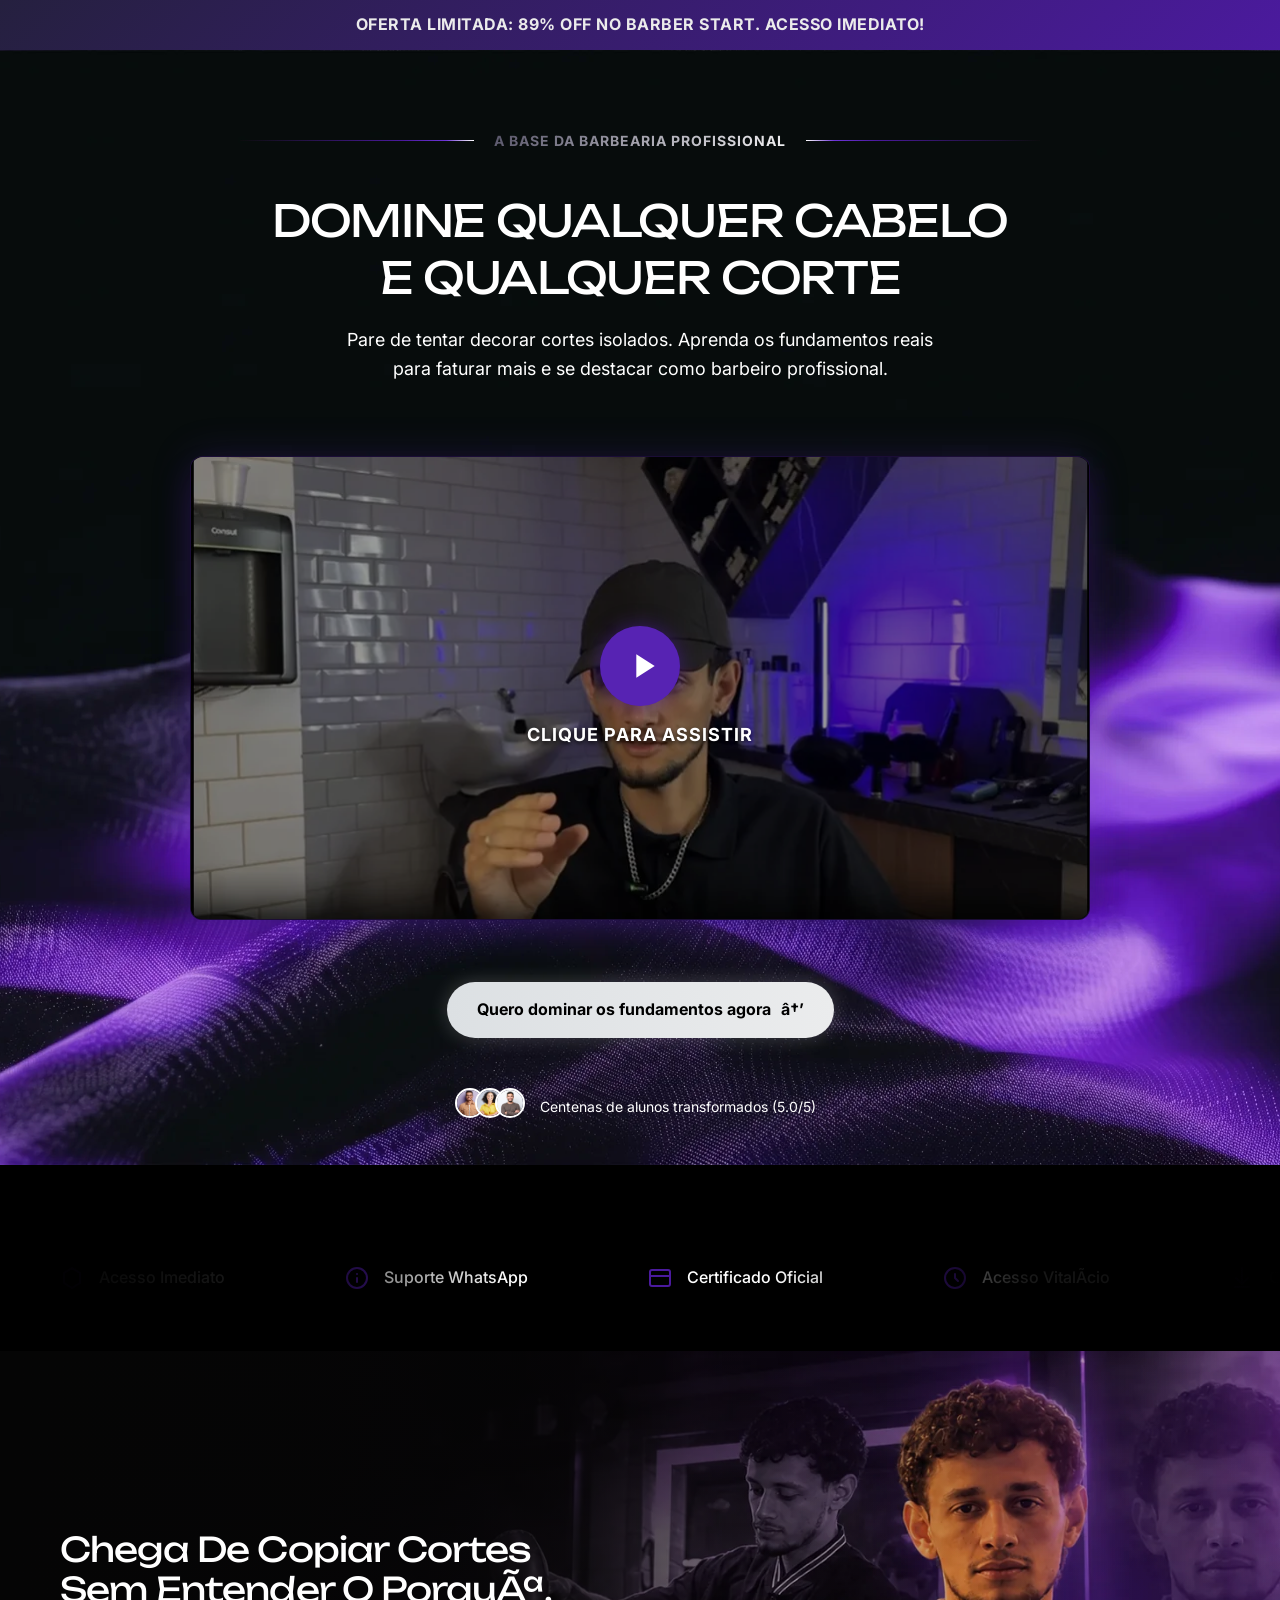
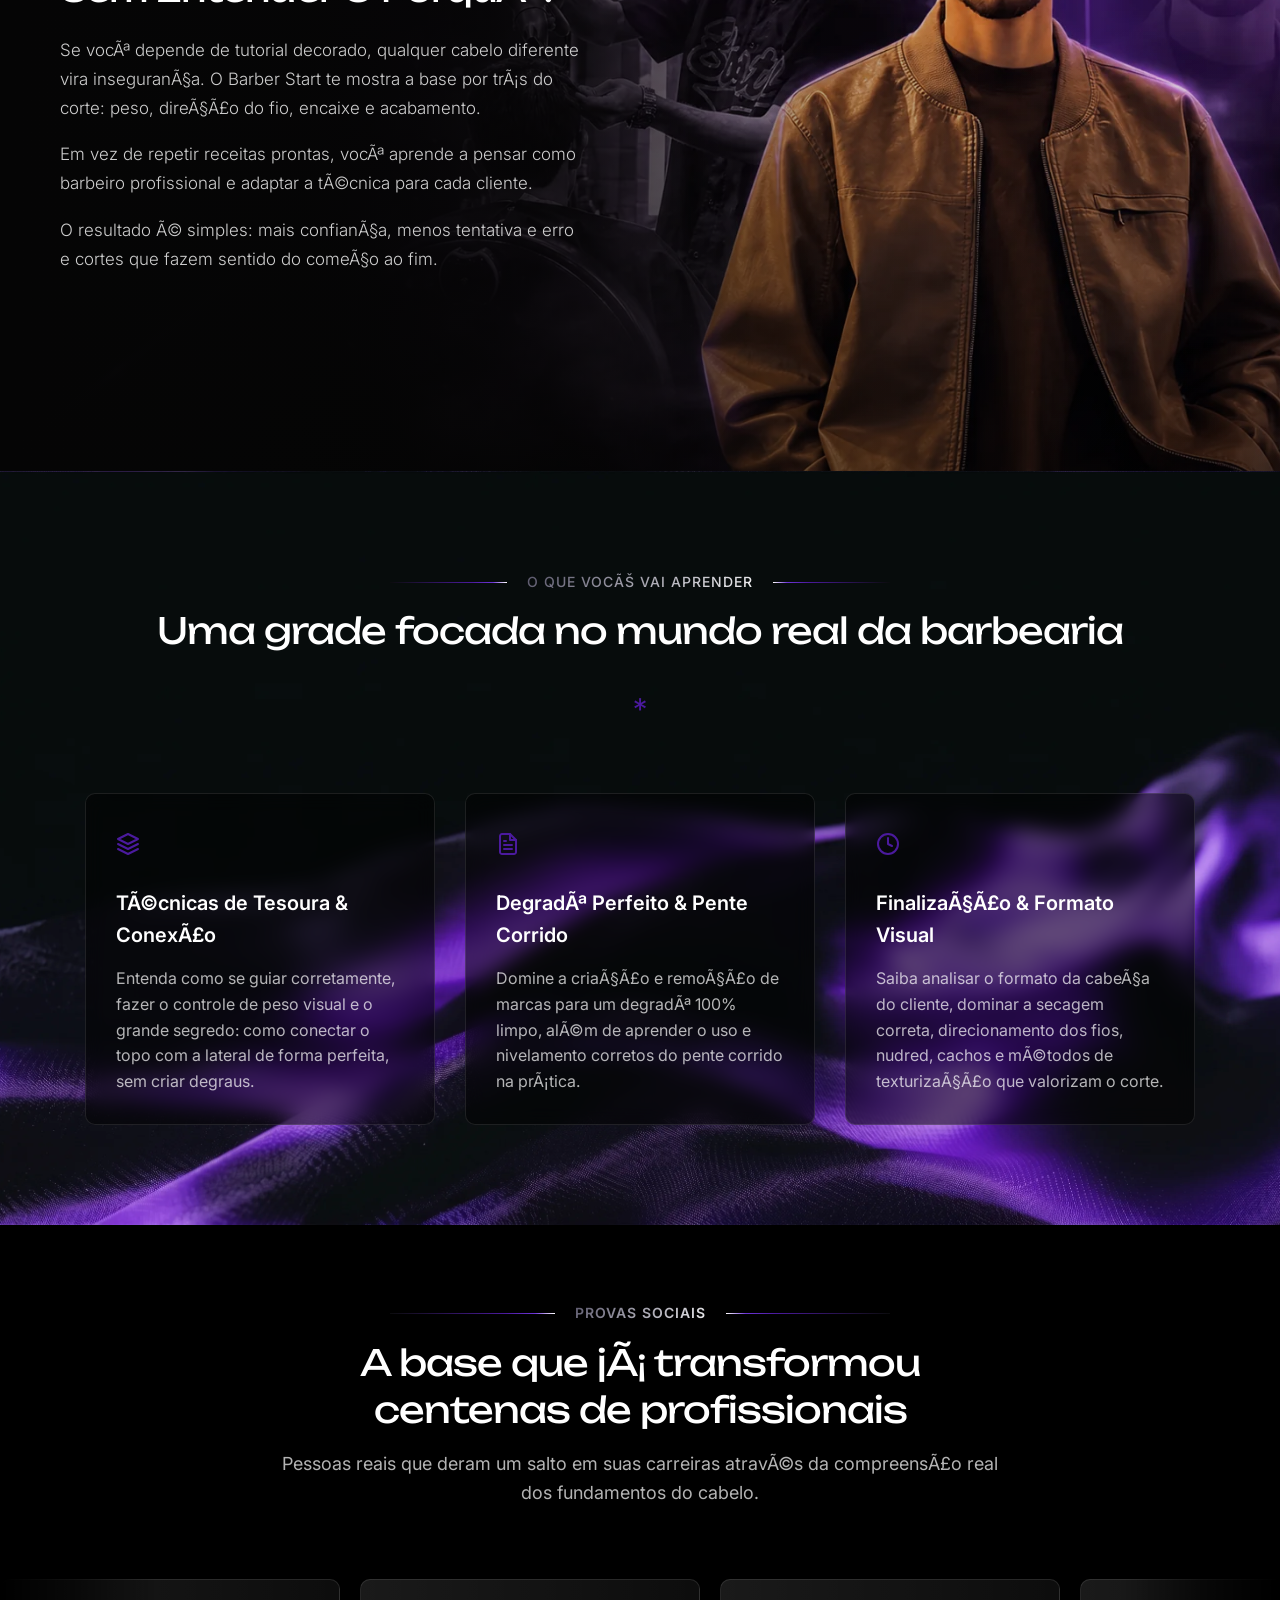
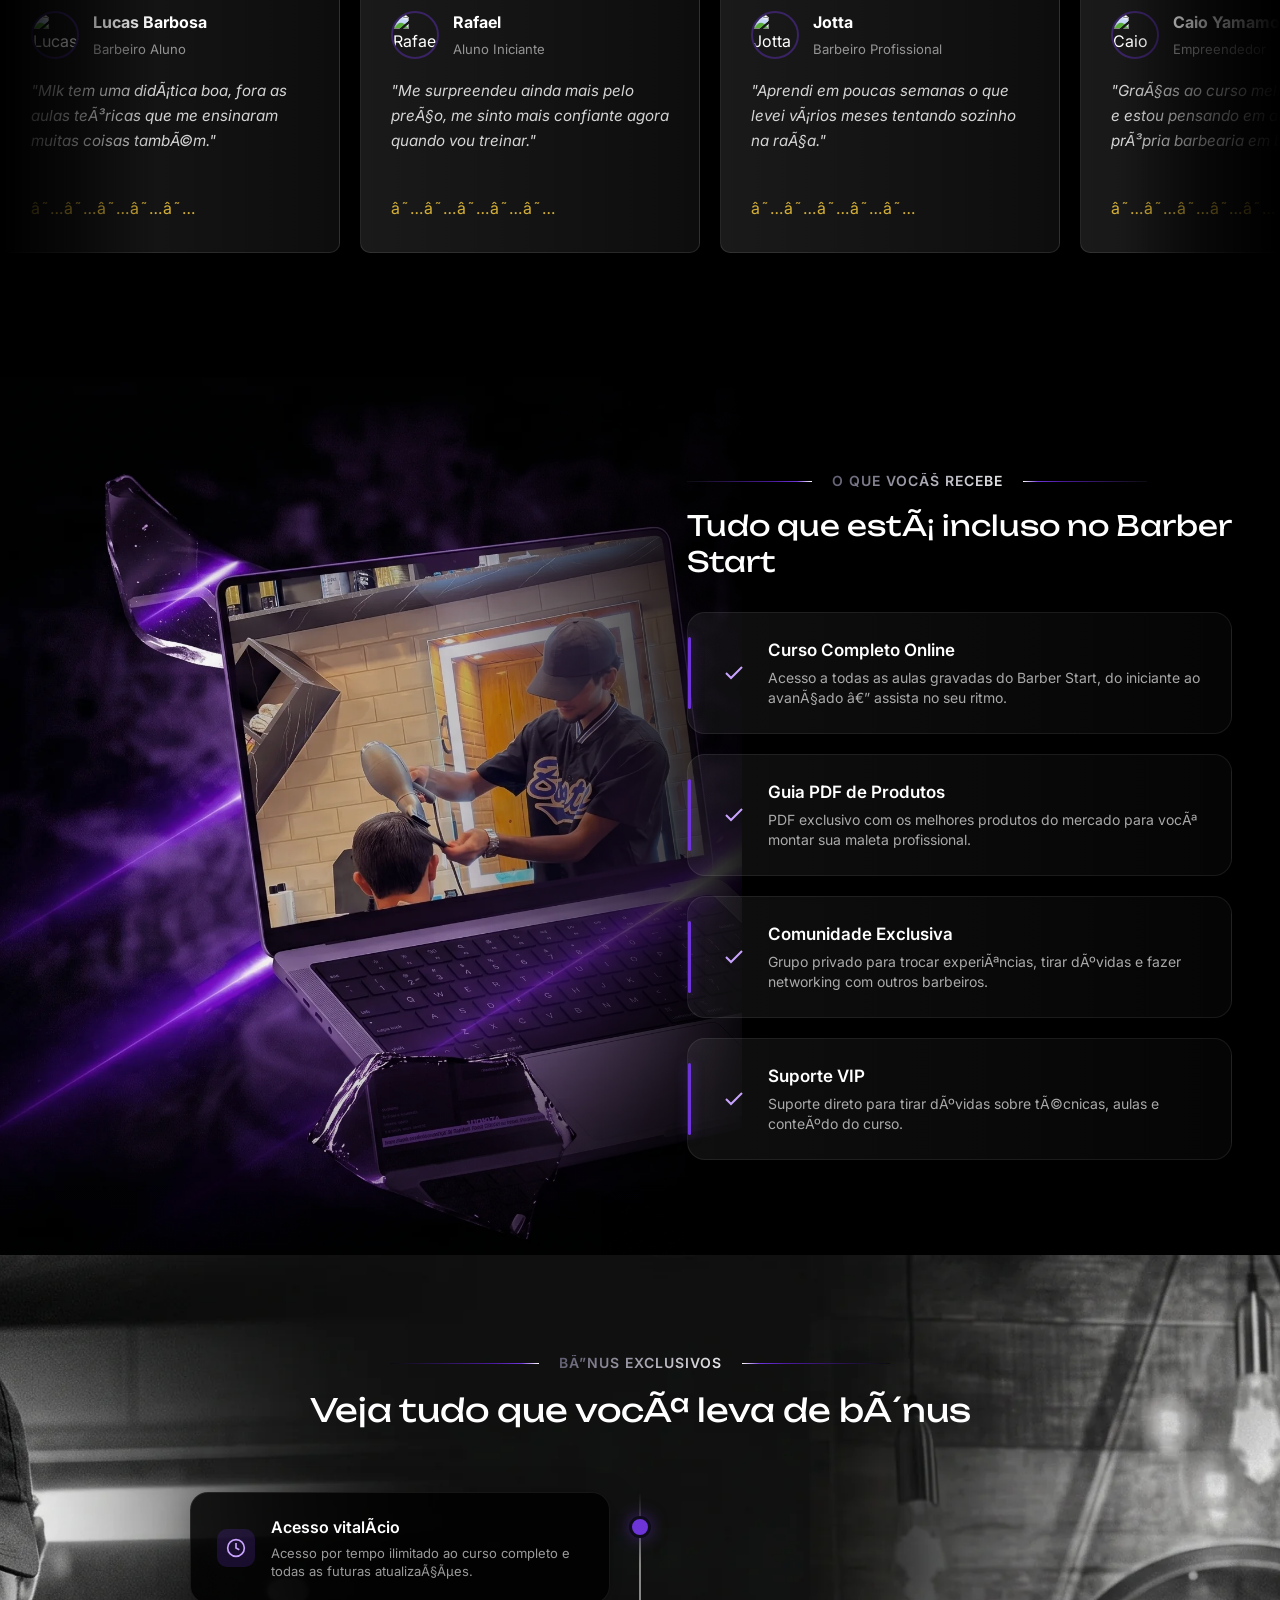
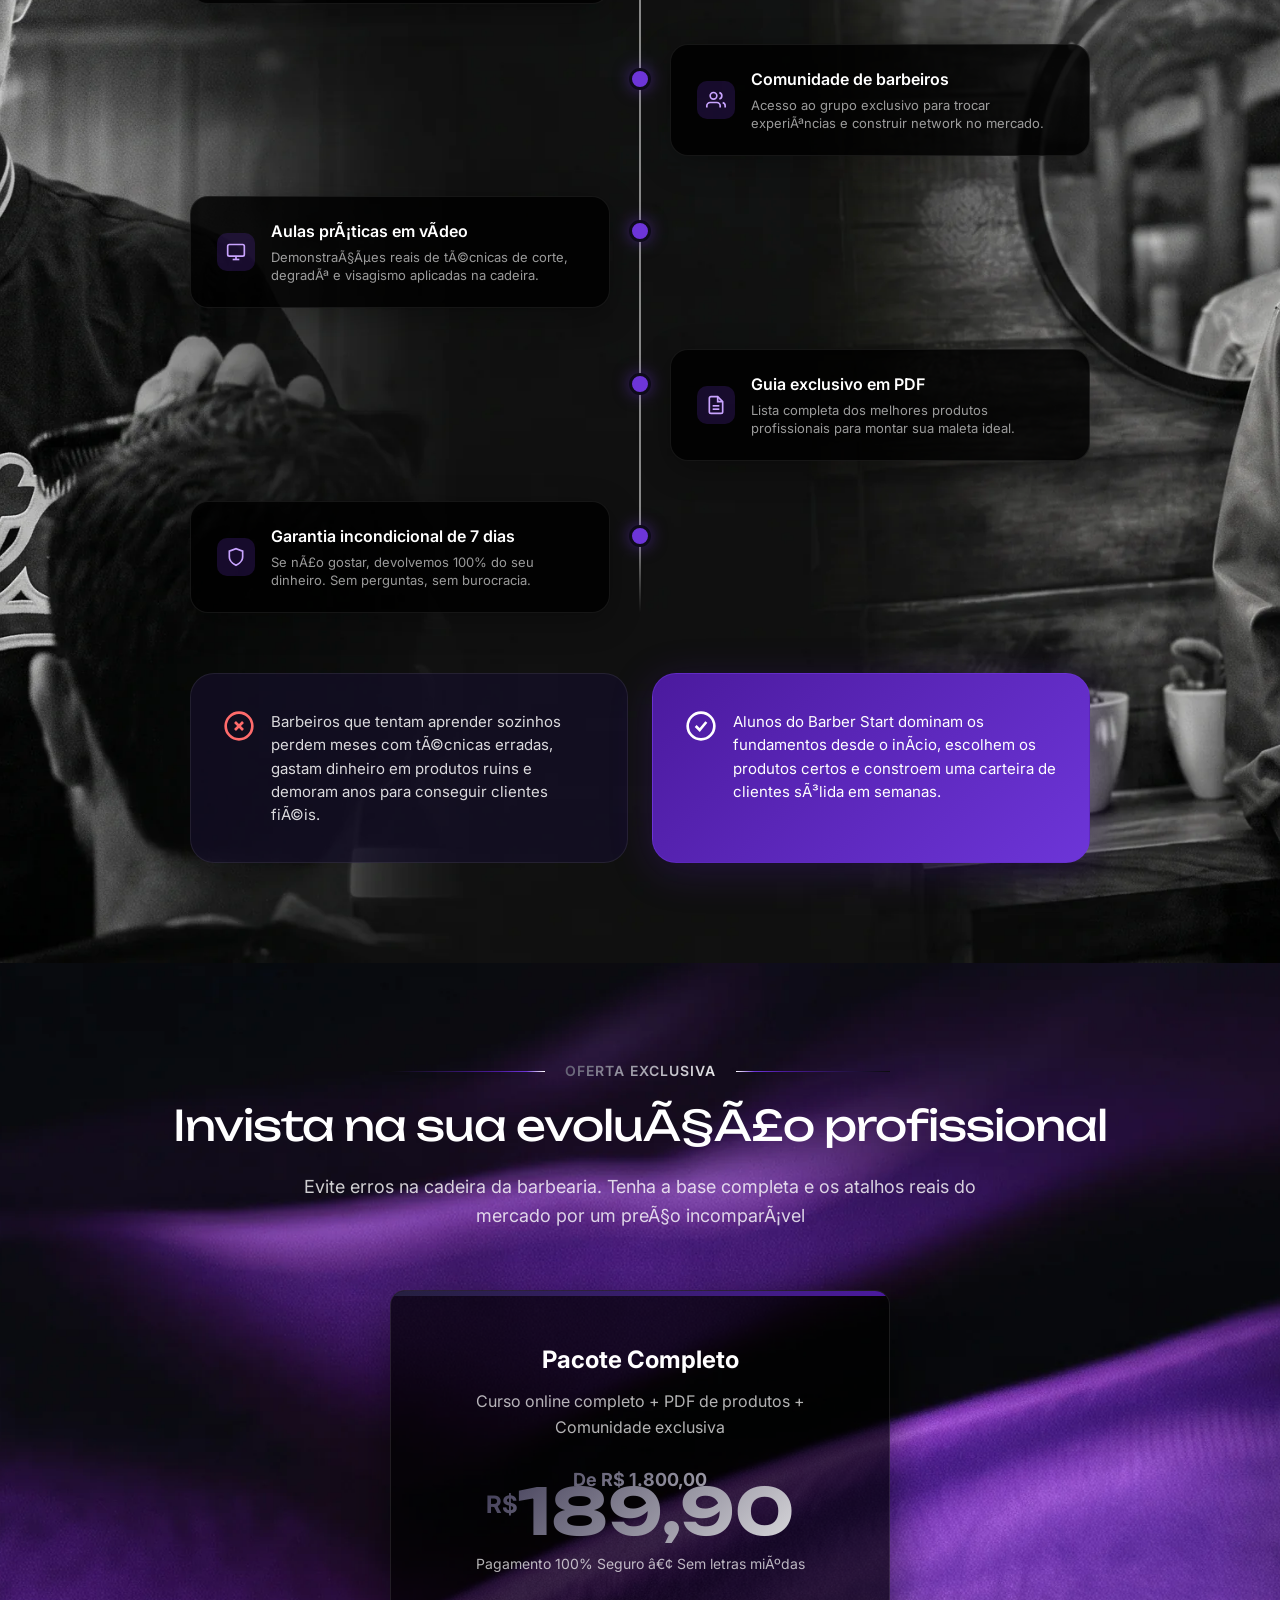
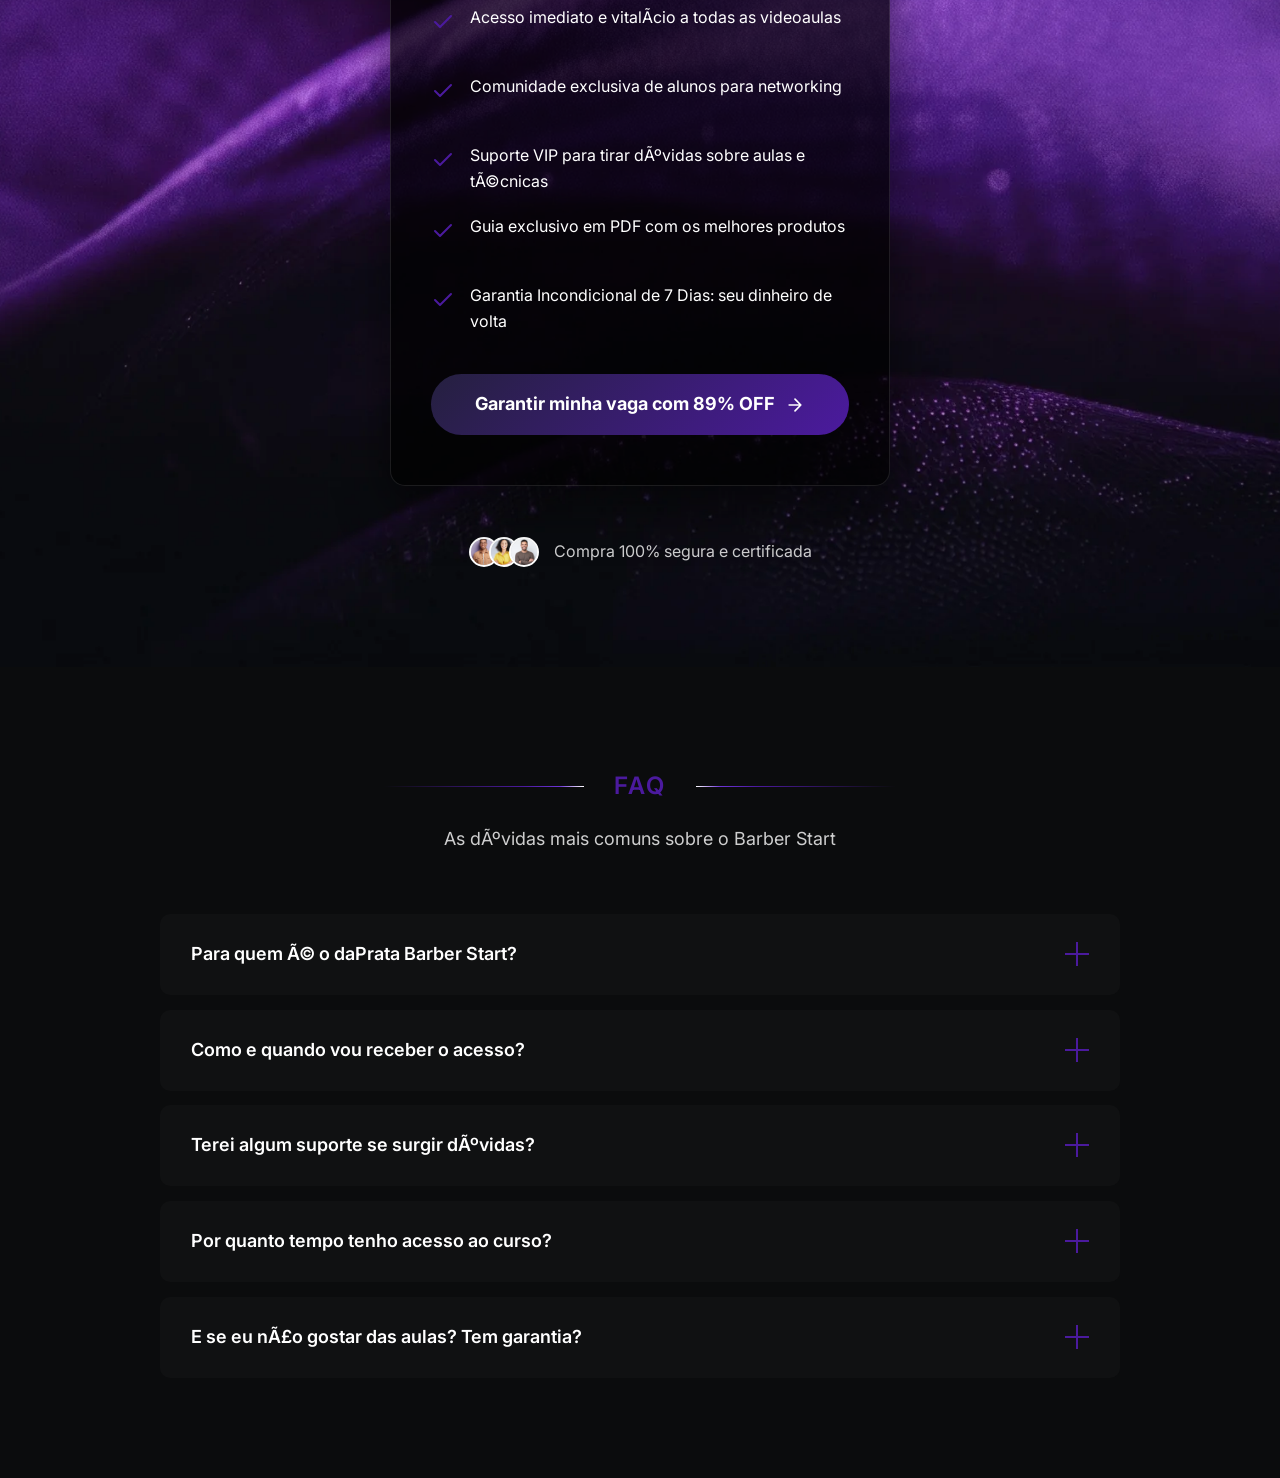
==== commit e3bfeb83: "feat: optimize SEO, improve performance with lazy-loading, and update branding assets" ====
--- a/index.html
+++ b/index.html
@@ -1,25 +1,27 @@
-<!DOCTYPE html>
+﻿<!DOCTYPE html>
 <html lang="pt-BR">
   <head>
     <meta charset="UTF-8" />
     <meta name="viewport" content="width=device-width, initial-scale=1.0" />
     <meta name="robots" content="index, follow, max-image-preview:large" />
     <meta name="theme-color" content="#000000" />
-    <link rel="canonical" href="/" />
-    <!-- TODO SEO: quando o domínio final estiver definido, trocar URLs relativas de canonical/OG/Twitter/sitemap por URLs absolutas de produção. -->
-    <!-- Google tag (gtag.js) -->
-    <link rel="preconnect" href="https://www.googletagmanager.com" />
+    <link rel="canonical" href="https://lp-jonas-barber.vercel.app/" />
+    <link
+      rel="preload"
+      as="image"
+      href="./images/Edite_esta_imagem_mantendo_exatamente_202605010237-mobile.webp"
+      type="image/webp"
+      fetchpriority="high"
+      media="(max-width: 768px)"
+    />
     <link
       rel="preload"
       as="image"
       href="./images/Edite_esta_imagem_mantendo_exatamente_202605010237.webp"
       type="image/webp"
       fetchpriority="high"
+      media="(min-width: 769px)"
     />
-    <script
-      async
-      src="https://www.googletagmanager.com/gtag/js?id=AW-17040961520"
-    ></script>
     <script>
       window.dataLayer = window.dataLayer || [];
       function gtag() {
@@ -28,33 +30,59 @@
       gtag("js", new Date());
 
       gtag("config", "AW-17040961520");
+
+      (function () {
+        var loaded = false;
+        function loadGtag() {
+          if (loaded) return;
+          loaded = true;
+          var script = document.createElement("script");
+          script.async = true;
+          script.src = "https://www.googletagmanager.com/gtag/js?id=AW-17040961520";
+          document.head.appendChild(script);
+        }
+        ["pointerdown", "keydown", "touchstart"].forEach(function (eventName) {
+          window.addEventListener(eventName, loadGtag, { once: true, passive: true });
+        });
+        window.addEventListener("load", function () {
+          window.setTimeout(loadGtag, 3500);
+        }, { once: true });
+      })();
     </script>
     <title>daPrata Barber Start | Domine os Fundamentos da Barbearia</title>
     <meta name="description" content="Pare de aprender cortes isolados. Aprenda os fundamentos reais para dominar qualquer cabelo e corte com o daPrata Barber Start." />
     <meta property="og:locale" content="pt_BR" />
     <meta property="og:type" content="website" />
     <meta property="og:title" content="daPrata Barber Start | Domine os Fundamentos da Barbearia" />
-    <meta property="og:description" content="Aprenda os fundamentos reais da barbearia para dominar qualquer cabelo e corte com mais confiança." />
-    <meta property="og:url" content="/" />
-    <meta property="og:image" content="/images/image.webp" />
-    <meta property="og:image:alt" content="Aula do daPrata Barber Start em vídeo" />
+    <meta property="og:description" content="Aprenda os fundamentos reais da barbearia para dominar qualquer cabelo e corte com mais confianÃ§a." />
+    <meta property="og:url" content="https://lp-jonas-barber.vercel.app/" />
+    <meta property="og:image" content="https://lp-jonas-barber.vercel.app/images/image-poster.webp" />
+    <meta property="og:image:alt" content="Aula do daPrata Barber Start em vÃ­deo" />
     <meta name="twitter:card" content="summary_large_image" />
     <meta name="twitter:title" content="daPrata Barber Start | Domine os Fundamentos da Barbearia" />
-    <meta name="twitter:description" content="Aprenda os fundamentos reais da barbearia para dominar qualquer cabelo e corte com mais confiança." />
-    <meta name="twitter:image" content="/images/image.webp" />
+    <meta name="twitter:description" content="Aprenda os fundamentos reais da barbearia para dominar qualquer cabelo e corte com mais confianÃ§a." />
+    <meta name="twitter:image" content="https://lp-jonas-barber.vercel.app/images/image-poster.webp" />
     <!-- Google Fonts -->
     <link rel="preconnect" href="https://fonts.googleapis.com" />
     <link rel="preconnect" href="https://fonts.gstatic.com" crossorigin />
     <link
-      href="https://fonts.googleapis.com/css2?family=Inter:wght@300;400;500;600;700&family=Montserrat:wght@400;500;600;700&family=Poppins:wght@400;500;600;700&family=Unbounded:wght@400;700&display=swap"
-      rel="stylesheet"
+      rel="preload"
+      as="style"
+      href="https://fonts.googleapis.com/css2?family=Inter:wght@300;400;500;600;700&family=Unbounded:wght@400;700&display=swap"
+      onload="this.onload=null;this.rel='stylesheet'"
     />
+    <noscript>
+      <link
+        href="https://fonts.googleapis.com/css2?family=Inter:wght@300;400;500;600;700&family=Unbounded:wght@400;700&display=swap"
+        rel="stylesheet"
+      />
+    </noscript>
     <style>
       * {
         margin: 0;
         padding: 0;
         box-sizing: border-box;
-        font-family: "Inter", "Montserrat", "Poppins", sans-serif;
+        font-family: "Inter", sans-serif;
       }
 
       body {
@@ -176,7 +204,7 @@
       }
 
       /* ==========================================================================
-         PLAYER DE VÍDEO CUSTOMIZADO
+         PLAYER DE VÃDEO CUSTOMIZADO
          ========================================================================== */
       .video-container {
         width: 100%;
@@ -236,6 +264,8 @@
       }
 
       .play-button-custom {
+        position: relative;
+        isolation: isolate;
         width: 80px;
         height: 80px;
         background: #4b1a9e;
@@ -244,9 +274,19 @@
         align-items: center;
         justify-content: center;
         box-shadow: 0 0 20px rgba(75, 26, 158, 0.6);
-        animation: pulse-play 2s infinite;
         margin-bottom: 15px;
         transition: transform 0.3s ease, background 0.3s ease;
+      }
+
+      .play-button-custom::after {
+        content: "";
+        position: absolute;
+        inset: 0;
+        border-radius: inherit;
+        background: rgba(109, 53, 216, 0.36);
+        z-index: -1;
+        animation: pulse-play 2s infinite;
+        will-change: transform, opacity;
       }
 
       .play-button-custom svg {
@@ -271,9 +311,9 @@
       }
 
       @keyframes pulse-play {
-        0% { box-shadow: 0 0 0 0 rgba(109, 53, 216, 0.7); }
-        70% { box-shadow: 0 0 0 20px rgba(109, 53, 216, 0); }
-        100% { box-shadow: 0 0 0 0 rgba(109, 53, 216, 0); }
+        0% { opacity: 0.75; transform: scale(1); }
+        70% { opacity: 0; transform: scale(1.5); }
+        100% { opacity: 0; transform: scale(1.5); }
       }
 
 
@@ -866,7 +906,7 @@
       }
 
       /* =============================================
-         SOCIAL PROOF — GLASSMORPHISM MARQUEE
+         SOCIAL PROOF â€” GLASSMORPHISM MARQUEE
          ============================================= */
       .social-proof-section {
         width: 100%;
@@ -984,7 +1024,7 @@
         }
       }
 
-      /* Individual card — glassmorphism */
+      /* Individual card â€” glassmorphism */
       .testimonial-card {
         width: 340px;
         min-height: 240px;
@@ -1518,6 +1558,11 @@
 
         .hero {
           padding: 30px 15px;
+          background-image: url("./images/Edite_esta_imagem_mantendo_exatamente_202605010237.jpeg");
+          background-image: image-set(
+            url("./images/Edite_esta_imagem_mantendo_exatamente_202605010237-mobile.webp") type("image/webp"),
+            url("./images/Edite_esta_imagem_mantendo_exatamente_202605010237.jpeg") type("image/jpeg")
+          );
         }
 
         .hero-title {
@@ -1895,7 +1940,7 @@
       }
 
       /* ==========================================================================
-         SOCIAL PROOF — OVERFLOW FIX (cards not clipped on hover)
+         SOCIAL PROOF â€” OVERFLOW FIX (cards not clipped on hover)
          ========================================================================== */
       .social-proof-section {
         overflow: visible;
@@ -2355,7 +2400,7 @@
       }
 
       /* ==========================================================================
-         ACCESSIBILITY — prefers-reduced-motion
+         ACCESSIBILITY â€” prefers-reduced-motion
          ========================================================================== */
       @media (prefers-reduced-motion: reduce) {
         .reveal, .reveal-left, .reveal-right, .reveal-scale {
@@ -2406,14 +2451,14 @@
             id="mainVideo"
             class="video-frame" 
             src="./video/Jonas-video.mp4" 
-            poster="./images/image.webp"
+            poster="./images/image-poster.webp"
             preload="none"
             width="848"
             height="480"
             playsinline 
             webkit-playsinline
           ></video>
-          <div class="video-overlay" id="videoOverlay" role="button" tabindex="0" aria-label="Assistir ao vídeo do curso">
+          <div class="video-overlay" id="videoOverlay" role="button" tabindex="0" aria-label="Assistir ao vÃ­deo do curso">
             <div class="play-button-custom">
               <svg viewBox="0 0 24 24" fill="currentColor">
                 <path d="M8 5v14l11-7z"/>
@@ -2426,7 +2471,7 @@
 
       <a href="https://pay.kiwify.com.br/OyEqNke" class="cta-button reveal reveal-delay-4">
         Quero dominar os fundamentos agora
-        <span class="arrow">→</span>
+        <span class="arrow">â†’</span>
       </a>
 
       <div class="reviews reveal reveal-delay-5">
@@ -2545,7 +2590,7 @@
                 stroke-linejoin="round"
               />
             </svg>
-            <span class="carousel-text">Acesso Vitalício</span>
+            <span class="carousel-text">Acesso VitalÃ­cio</span>
           </div>
 
           <div class="carousel-item">
@@ -2666,7 +2711,7 @@
                 stroke-linejoin="round"
               />
             </svg>
-            <span class="carousel-text">Acesso Vitalício</span>
+            <span class="carousel-text">Acesso VitalÃ­cio</span>
           </div>
 
           <div class="carousel-item">
@@ -2701,19 +2746,19 @@
     <div class="sales-copy">
       <div class="sales-copy-content">
         <h2 class="sales-copy-title reveal">
-          Chega de copiar cortes sem entender o porquê.
+          Chega de copiar cortes sem entender o porquÃª.
         </h2>
 
         <p class="reveal reveal-delay-1">
-          Se você depende de tutorial decorado, qualquer cabelo diferente vira insegurança. O Barber Start te mostra a base por trás do corte: peso, direção do fio, encaixe e acabamento.
+          Se vocÃª depende de tutorial decorado, qualquer cabelo diferente vira inseguranÃ§a. O Barber Start te mostra a base por trÃ¡s do corte: peso, direÃ§Ã£o do fio, encaixe e acabamento.
         </p>
 
         <p class="reveal reveal-delay-2">
-          Em vez de repetir receitas prontas, você aprende a pensar como barbeiro profissional e adaptar a técnica para cada cliente.
+          Em vez de repetir receitas prontas, vocÃª aprende a pensar como barbeiro profissional e adaptar a tÃ©cnica para cada cliente.
         </p>
 
         <p class="reveal reveal-delay-3">
-          O resultado é simples: mais confiança, menos tentativa e erro e cortes que fazem sentido do começo ao fim.
+          O resultado Ã© simples: mais confianÃ§a, menos tentativa e erro e cortes que fazem sentido do comeÃ§o ao fim.
         </p>
       </div>
     </div>
@@ -2724,7 +2769,7 @@
         <div class="features-header">
           <div class="features-subtitle-wrapper reveal">
             <div class="features-subtitle-line-left"></div>
-            <span class="features-subtitle">O QUE VOCÊ VAI APRENDER</span>
+            <span class="features-subtitle">O QUE VOCÃŠ VAI APRENDER</span>
             <div class="features-subtitle-line-right"></div>
           </div>
           <h2 class="features-title reveal reveal-delay-1">Uma grade focada no mundo real da barbearia</h2>
@@ -2764,7 +2809,7 @@
                 />
               </svg>
             </div>
-            <h3 class="feature-title">Técnicas de Tesoura & Conexão</h3>
+            <h3 class="feature-title">TÃ©cnicas de Tesoura & ConexÃ£o</h3>
             <p class="feature-description">
               Entenda como se guiar corretamente, fazer o controle de peso visual e o grande segredo: como conectar o topo com a lateral de forma perfeita, sem criar degraus.
             </p>
@@ -2816,9 +2861,9 @@
                 />
               </svg>
             </div>
-            <h3 class="feature-title">Degradê Perfeito & Pente Corrido</h3>
+            <h3 class="feature-title">DegradÃª Perfeito & Pente Corrido</h3>
             <p class="feature-description">
-              Domine a criação e remoção de marcas para um degradê 100% limpo, além de aprender o uso e nivelamento corretos do pente corrido na prática.
+              Domine a criaÃ§Ã£o e remoÃ§Ã£o de marcas para um degradÃª 100% limpo, alÃ©m de aprender o uso e nivelamento corretos do pente corrido na prÃ¡tica.
             </p>
           </div>
 
@@ -2847,16 +2892,16 @@
                 />
               </svg>
             </div>
-            <h3 class="feature-title">Finalização & Formato Visual</h3>
+            <h3 class="feature-title">FinalizaÃ§Ã£o & Formato Visual</h3>
             <p class="feature-description">
-              Saiba analisar o formato da cabeça do cliente, dominar a secagem correta, direcionamento dos fios, nudred, cachos e métodos de texturização que valorizam o corte.
+              Saiba analisar o formato da cabeÃ§a do cliente, dominar a secagem correta, direcionamento dos fios, nudred, cachos e mÃ©todos de texturizaÃ§Ã£o que valorizam o corte.
             </p>
           </div>
         </div>
       </div>
     </div>
 
-    <!-- Social Proof — Glassmorphism Marquee -->
+    <!-- Social Proof â€” Glassmorphism Marquee -->
     <section class="social-proof-section" id="socialProofSection">
       <div class="social-proof-header">
         <div class="section-kicker reveal">
@@ -2864,8 +2909,8 @@
           <span class="section-kicker-text">Provas Sociais</span>
           <span class="section-kicker-line section-kicker-line-right"></span>
         </div>
-        <h2 class="reveal reveal-delay-1">A base que já transformou centenas de profissionais</h2>
-        <p class="reveal reveal-delay-2">Pessoas reais que deram um salto em suas carreiras através da compreensão real dos fundamentos do cabelo.</p>
+        <h2 class="reveal reveal-delay-1">A base que jÃ¡ transformou centenas de profissionais</h2>
+        <p class="reveal reveal-delay-2">Pessoas reais que deram um salto em suas carreiras atravÃ©s da compreensÃ£o real dos fundamentos do cabelo.</p>
       </div>
 
       <div class="testimonials-marquee" id="testimonialsMarquee">
@@ -2888,10 +2933,10 @@
           <div class="ps-header reveal">
             <div class="section-kicker">
               <span class="section-kicker-line section-kicker-line-left"></span>
-              <span class="section-kicker-text">O QUE VOCÊ RECEBE</span>
+              <span class="section-kicker-text">O QUE VOCÃŠ RECEBE</span>
               <span class="section-kicker-line section-kicker-line-right"></span>
             </div>
-            <h3 class="ps-title">Tudo que está incluso no Barber Start</h3>
+            <h3 class="ps-title">Tudo que estÃ¡ incluso no Barber Start</h3>
           </div>
 
           <div class="ps-card reveal reveal-delay-1">
@@ -2900,7 +2945,7 @@
             </div>
             <div class="ps-card-text">
               <h4>Curso Completo Online</h4>
-              <p>Acesso a todas as aulas gravadas do Barber Start, do iniciante ao avançado — assista no seu ritmo.</p>
+              <p>Acesso a todas as aulas gravadas do Barber Start, do iniciante ao avanÃ§ado â€” assista no seu ritmo.</p>
             </div>
           </div>
 
@@ -2910,7 +2955,7 @@
             </div>
             <div class="ps-card-text">
               <h4>Guia PDF de Produtos</h4>
-              <p>PDF exclusivo com os melhores produtos do mercado para você montar sua maleta profissional.</p>
+              <p>PDF exclusivo com os melhores produtos do mercado para vocÃª montar sua maleta profissional.</p>
             </div>
           </div>
 
@@ -2920,7 +2965,7 @@
             </div>
             <div class="ps-card-text">
               <h4>Comunidade Exclusiva</h4>
-              <p>Grupo privado para trocar experiências, tirar dúvidas e fazer networking com outros barbeiros.</p>
+              <p>Grupo privado para trocar experiÃªncias, tirar dÃºvidas e fazer networking com outros barbeiros.</p>
             </div>
           </div>
 
@@ -2930,7 +2975,7 @@
             </div>
             <div class="ps-card-text">
               <h4>Suporte VIP</h4>
-              <p>Suporte direto para tirar dúvidas sobre técnicas, aulas e conteúdo do curso.</p>
+              <p>Suporte direto para tirar dÃºvidas sobre tÃ©cnicas, aulas e conteÃºdo do curso.</p>
             </div>
           </div>
         </div>
@@ -2942,10 +2987,10 @@
       <div class="bonus-timeline-header">
         <div class="section-kicker reveal">
           <span class="section-kicker-line section-kicker-line-left"></span>
-          <span class="section-kicker-text">BÔNUS EXCLUSIVOS</span>
+          <span class="section-kicker-text">BÃ”NUS EXCLUSIVOS</span>
           <span class="section-kicker-line section-kicker-line-right"></span>
         </div>
-        <h2 class="reveal reveal-delay-1">Veja tudo que você leva de bônus</h2>
+        <h2 class="reveal reveal-delay-1">Veja tudo que vocÃª leva de bÃ´nus</h2>
       </div>
 
       <div class="bonus-timeline-wrapper">
@@ -2956,8 +3001,8 @@
               <svg viewBox="0 0 24 24"><circle cx="12" cy="12" r="10"/><polyline points="12 6 12 12 16 14"/></svg>
             </div>
             <div class="bt-card-text">
-              <h4>Acesso vitalício</h4>
-              <p>Acesso por tempo ilimitado ao curso completo e todas as futuras atualizações.</p>
+              <h4>Acesso vitalÃ­cio</h4>
+              <p>Acesso por tempo ilimitado ao curso completo e todas as futuras atualizaÃ§Ãµes.</p>
             </div>
           </div>
         </div>
@@ -2970,7 +3015,7 @@
             </div>
             <div class="bt-card-text">
               <h4>Comunidade de barbeiros</h4>
-              <p>Acesso ao grupo exclusivo para trocar experiências e construir network no mercado.</p>
+              <p>Acesso ao grupo exclusivo para trocar experiÃªncias e construir network no mercado.</p>
             </div>
           </div>
         </div>
@@ -2982,8 +3027,8 @@
               <svg viewBox="0 0 24 24"><rect x="2" y="3" width="20" height="14" rx="2" ry="2"/><line x1="8" y1="21" x2="16" y2="21"/><line x1="12" y1="17" x2="12" y2="21"/></svg>
             </div>
             <div class="bt-card-text">
-              <h4>Aulas práticas em vídeo</h4>
-              <p>Demonstrações reais de técnicas de corte, degradê e visagismo aplicadas na cadeira.</p>
+              <h4>Aulas prÃ¡ticas em vÃ­deo</h4>
+              <p>DemonstraÃ§Ãµes reais de tÃ©cnicas de corte, degradÃª e visagismo aplicadas na cadeira.</p>
             </div>
           </div>
         </div>
@@ -3009,7 +3054,7 @@
             </div>
             <div class="bt-card-text">
               <h4>Garantia incondicional de 7 dias</h4>
-              <p>Se não gostar, devolvemos 100% do seu dinheiro. Sem perguntas, sem burocracia.</p>
+              <p>Se nÃ£o gostar, devolvemos 100% do seu dinheiro. Sem perguntas, sem burocracia.</p>
             </div>
           </div>
         </div>
@@ -3021,13 +3066,13 @@
           <div class="bt-compare-icon">
             <svg viewBox="0 0 24 24" fill="none" stroke="#ff6b6b" stroke-width="2"><circle cx="12" cy="12" r="10"/><line x1="15" y1="9" x2="9" y2="15"/><line x1="9" y1="9" x2="15" y2="15"/></svg>
           </div>
-          <p>Barbeiros que tentam aprender sozinhos perdem meses com técnicas erradas, gastam dinheiro em produtos ruins e demoram anos para conseguir clientes fiéis.</p>
+          <p>Barbeiros que tentam aprender sozinhos perdem meses com tÃ©cnicas erradas, gastam dinheiro em produtos ruins e demoram anos para conseguir clientes fiÃ©is.</p>
         </div>
         <div class="bt-compare-card positive reveal reveal-delay-1">
           <div class="bt-compare-icon">
             <svg viewBox="0 0 24 24" fill="none" stroke="#fff" stroke-width="2"><circle cx="12" cy="12" r="10"/><polyline points="8 12 11 15 16 9"/></svg>
           </div>
-          <p>Alunos do Barber Start dominam os fundamentos desde o início, escolhem os produtos certos e constroem uma carteira de clientes sólida em semanas.</p>
+          <p>Alunos do Barber Start dominam os fundamentos desde o inÃ­cio, escolhem os produtos certos e constroem uma carteira de clientes sÃ³lida em semanas.</p>
         </div>
       </div>
 
@@ -3043,9 +3088,9 @@
             <span class="section-kicker-text">OFERTA EXCLUSIVA</span>
             <span class="section-kicker-line section-kicker-line-right"></span>
           </div>
-          <h2 class="pricing-title reveal reveal-delay-1">Invista na sua evolução profissional</h2>
+          <h2 class="pricing-title reveal reveal-delay-1">Invista na sua evoluÃ§Ã£o profissional</h2>
           <p class="pricing-description reveal reveal-delay-2">
-            Evite erros na cadeira da barbearia. Tenha a base completa e os atalhos reais do mercado por um preço incomparável
+            Evite erros na cadeira da barbearia. Tenha a base completa e os atalhos reais do mercado por um preÃ§o incomparÃ¡vel
           </p>
         </div>
 
@@ -3064,7 +3109,7 @@
                 <span class="price-currency">R$</span>189,90
               </div>
               <p class="price-description">
-                Pagamento 100% Seguro • Sem letras miúdas
+                Pagamento 100% Seguro â€¢ Sem letras miÃºdas
               </p>
             </div>
 
@@ -3087,7 +3132,7 @@
                   />
                 </svg>
                 <p class="feature-text">
-                  Acesso imediato e vitalício a todas as videoaulas
+                  Acesso imediato e vitalÃ­cio a todas as videoaulas
                 </p>
               </div>
 
@@ -3131,7 +3176,7 @@
                   />
                 </svg>
                 <p class="feature-text">
-                  Suporte VIP para tirar dúvidas sobre aulas e técnicas
+                  Suporte VIP para tirar dÃºvidas sobre aulas e tÃ©cnicas
                 </p>
               </div>
 
@@ -3245,7 +3290,7 @@
             <div class="faq-line faq-line-right"></div>
           </div>
           <p class="faq-description reveal reveal-delay-1">
-            As dúvidas mais comuns sobre o Barber Start
+            As dÃºvidas mais comuns sobre o Barber Start
           </p>
         </div>
 
@@ -3253,13 +3298,13 @@
           <div class="faq-item reveal reveal-delay-1" role="button" tabindex="0" aria-expanded="false" onclick="toggleFaq(this)">
             <div class="faq-question">
               <h3 class="faq-question-text">
-                Para quem é o daPrata Barber Start?
+                Para quem Ã© o daPrata Barber Start?
               </h3>
               <div class="faq-icon"></div>
             </div>
             <div class="faq-answer">
               <div class="faq-answer-content">
-                Esse curso é ideal para quem nunca cortou e quer começar do jeito certo (sem vícios); e para quem já tentou aprender, mas sente que não absorveu a base ou quer finalmente dominar o encaixe em qualquer tipo de cabelo sem depender de sorte.
+                Esse curso Ã© ideal para quem nunca cortou e quer comeÃ§ar do jeito certo (sem vÃ­cios); e para quem jÃ¡ tentou aprender, mas sente que nÃ£o absorveu a base ou quer finalmente dominar o encaixe em qualquer tipo de cabelo sem depender de sorte.
               </div>
             </div>
           </div>
@@ -3271,7 +3316,7 @@
             </div>
             <div class="faq-answer">
               <div class="faq-answer-content">
-                O acesso é imediato! Assim que seu pagamento for confirmado pela plataforma Kiwify, você receberá automaticamente os dados de login no seu e-mail cadastrado, podendo iniciar as aulas agora mesmo, seja no celular, computador ou tablet.
+                O acesso Ã© imediato! Assim que seu pagamento for confirmado pela plataforma Kiwify, vocÃª receberÃ¡ automaticamente os dados de login no seu e-mail cadastrado, podendo iniciar as aulas agora mesmo, seja no celular, computador ou tablet.
               </div>
             </div>
           </div>
@@ -3279,13 +3324,13 @@
           <div class="faq-item reveal reveal-delay-3" role="button" tabindex="0" aria-expanded="false" onclick="toggleFaq(this)">
             <div class="faq-question">
               <h3 class="faq-question-text">
-                Terei algum suporte se surgir dúvidas?
+                Terei algum suporte se surgir dÃºvidas?
               </h3>
               <div class="faq-icon"></div>
             </div>
             <div class="faq-answer">
               <div class="faq-answer-content">
-                Sim! Além das aulas serem diretas ao ponto e em alta definição, não queremos que você estude sozinho. Temos suporte e uma Comunidade exclusiva onde você pode tirar dúvidas e interagir com outros barbeiros em crescimento.
+                Sim! AlÃ©m das aulas serem diretas ao ponto e em alta definiÃ§Ã£o, nÃ£o queremos que vocÃª estude sozinho. Temos suporte e uma Comunidade exclusiva onde vocÃª pode tirar dÃºvidas e interagir com outros barbeiros em crescimento.
               </div>
             </div>
           </div>
@@ -3299,7 +3344,7 @@
             </div>
             <div class="faq-answer">
               <div class="faq-answer-content">
-                Seu acesso ao daPrata Barber Start é Vitalício! Diferente de outros cursos que cobram assinaturas ou expiram em 1 ano, o curso é seu para sempre. Você poderá revisar os módulos quantas vezes precisar no seu próprio tempo.
+                Seu acesso ao daPrata Barber Start Ã© VitalÃ­cio! Diferente de outros cursos que cobram assinaturas ou expiram em 1 ano, o curso Ã© seu para sempre. VocÃª poderÃ¡ revisar os mÃ³dulos quantas vezes precisar no seu prÃ³prio tempo.
               </div>
             </div>
           </div>
@@ -3307,13 +3352,13 @@
           <div class="faq-item reveal reveal-delay-5" role="button" tabindex="0" aria-expanded="false" onclick="toggleFaq(this)">
             <div class="faq-question">
               <h3 class="faq-question-text">
-                E se eu não gostar das aulas? Tem garantia?
+                E se eu nÃ£o gostar das aulas? Tem garantia?
               </h3>
               <div class="faq-icon"></div>
             </div>
             <div class="faq-answer">
               <div class="faq-answer-content">
-                Oferecemos Garantia Incondicional de 7 dias. O risco é totalmente nosso: se você comprar, assistir às aulas e achar que o daPrata Barber Start não te ajudou a entender os fundamentos reais dos cortes, nós devolvemos 100% do seu dinheiro. Sem ressentimentos e sem letras miúdas.
+                Oferecemos Garantia Incondicional de 7 dias. O risco Ã© totalmente nosso: se vocÃª comprar, assistir Ã s aulas e achar que o daPrata Barber Start nÃ£o te ajudou a entender os fundamentos reais dos cortes, nÃ³s devolvemos 100% do seu dinheiro. Sem ressentimentos e sem letras miÃºdas.
               </div>
             </div>
           </div>
@@ -3355,7 +3400,7 @@
 
     <!-- Adicione este script antes do fechamento do body -->
     <script>
-      // Função para obter parâmetros da URL atual
+      // FunÃ§Ã£o para obter parÃ¢metros da URL atual
       function getURLParameters() {
         const params = {};
         const queryString = window.location.search;
@@ -3368,7 +3413,7 @@
         return params;
       }
 
-      // Função para adicionar parâmetros a uma URL
+      // FunÃ§Ã£o para adicionar parÃ¢metros a uma URL
       function appendParamsToURL(url, params) {
         if (Object.keys(params).length === 0) {
           return url;
@@ -3385,22 +3430,22 @@
         return urlObj.toString();
       }
 
-      // Atualizar todos os links com parâmetros da URL
+      // Atualizar todos os links com parÃ¢metros da URL
       document.addEventListener("DOMContentLoaded", function () {
         const urlParams = getURLParameters();
         const baseKiwifyURL = "https://pay.kiwify.com.br/Z9nsays";
 
-        // Selecionar todos os links que apontam para a página de pagamento
+        // Selecionar todos os links que apontam para a pÃ¡gina de pagamento
         const paymentLinks = document.querySelectorAll(
           'a[href^="https://pay.kiwify.com.br/OyEqNke"]'
         );
 
-        // Atualizar cada link com os parâmetros
+        // Atualizar cada link com os parÃ¢metros
         paymentLinks.forEach((link) => {
           link.href = appendParamsToURL(baseKiwifyURL, urlParams);
         });
 
-        // Garantir que todos os links "#" também redirecionem para o link de pagamento com os parâmetros
+        // Garantir que todos os links "#" tambÃ©m redirecionem para o link de pagamento com os parÃ¢metros
         document.querySelectorAll('a[href="#"]').forEach(function (link) {
           link.setAttribute(
             "href",
@@ -3408,47 +3453,47 @@
           );
         });
 
-        // Atualizar os handlers de clique para botões que podem não ser links <a>
+        // Atualizar os handlers de clique para botÃµes que podem nÃ£o ser links <a>
         document
           .querySelectorAll(".templates-arrow, .templates-dot")
           .forEach((element) => {
             const originalOnClick = element.getAttribute("onclick");
             if (originalOnClick) {
               // Manter a funcionalidade original
-              // Não alteramos esses elementos já que são para navegação interna
+              // NÃ£o alteramos esses elementos jÃ¡ que sÃ£o para navegaÃ§Ã£o interna
             }
           });
       });
 
       // =============================================
-      // SOCIAL PROOF — Marquee Testimonials
+      // SOCIAL PROOF â€” Marquee Testimonials
       // =============================================
       const testimonials = [
         {
           name: "Lucas Barbosa",
           role: "Barbeiro Aluno",
-          content: "Mlk tem uma didática boa, fora as aulas teóricas que me ensinaram muitas coisas também.",
+          content: "Mlk tem uma didÃ¡tica boa, fora as aulas teÃ³ricas que me ensinaram muitas coisas tambÃ©m.",
           avatar: "https://images.unsplash.com/photo-1500648767791-00dcc994a43e?w=150&h=150&fit=crop",
           rating: 5
         },
         {
           name: "Rafael",
           role: "Aluno Iniciante",
-          content: "Me surpreendeu ainda mais pelo preço, me sinto mais confiante agora quando vou treinar.",
+          content: "Me surpreendeu ainda mais pelo preÃ§o, me sinto mais confiante agora quando vou treinar.",
           avatar: "https://images.unsplash.com/photo-1507003211169-0a1dd7228f2d?w=150&h=150&fit=crop",
           rating: 5
         },
         {
           name: "Jotta",
           role: "Barbeiro Profissional",
-          content: "Aprendi em poucas semanas o que levei vários meses tentando sozinho na raça.",
+          content: "Aprendi em poucas semanas o que levei vÃ¡rios meses tentando sozinho na raÃ§a.",
           avatar: "https://images.unsplash.com/photo-1535713875002-d1d0cf377fde?w=150&h=150&fit=crop",
           rating: 5
         },
         {
           name: "Caio Yamamoto",
           role: "Empreendedor",
-          content: "Graças ao curso melhorei bastante e estou pensando em abrir minha própria barbearia em breve.",
+          content: "GraÃ§as ao curso melhorei bastante e estou pensando em abrir minha prÃ³pria barbearia em breve.",
           avatar: "https://images.unsplash.com/photo-1519085360753-af0119f7cbe7?w=150&h=150&fit=crop",
           rating: 5
         },
@@ -3461,8 +3506,8 @@
         },
         {
           name: "Matheus Costa",
-          role: "Proprietário de Barbearia",
-          content: "O módulo sobre formato da cabeça mudou meu jogo. Agora eu entrego o corte que realmente combina com o cliente.",
+          role: "ProprietÃ¡rio de Barbearia",
+          content: "O mÃ³dulo sobre formato da cabeÃ§a mudou meu jogo. Agora eu entrego o corte que realmente combina com o cliente.",
           avatar: "https://images.unsplash.com/photo-1506794778202-cad84cf45f1d?w=150&h=150&fit=crop",
           rating: 5
         }
@@ -3471,7 +3516,7 @@
       function createTestimonialCard(t) {
         const card = document.createElement("article");
         card.className = "testimonial-card";
-        const stars = "★".repeat(t.rating || 5);
+        const stars = "â˜…".repeat(t.rating || 5);
         card.innerHTML = `
           <div class="testimonial-profile">
             <img src="${t.avatar}" alt="${t.name}" width="48" height="48" loading="lazy" decoding="async" />
@@ -3504,10 +3549,11 @@
         if (!track || !track.children.length) return;
         track.classList.remove("is-running");
         track.style.animation = "none";
-        void track.offsetWidth;
-        track.style.animation = "";
         requestAnimationFrame(function() {
-          track.classList.add("is-running");
+          requestAnimationFrame(function() {
+            track.style.animation = "";
+            track.classList.add("is-running");
+          });
         });
       }
 
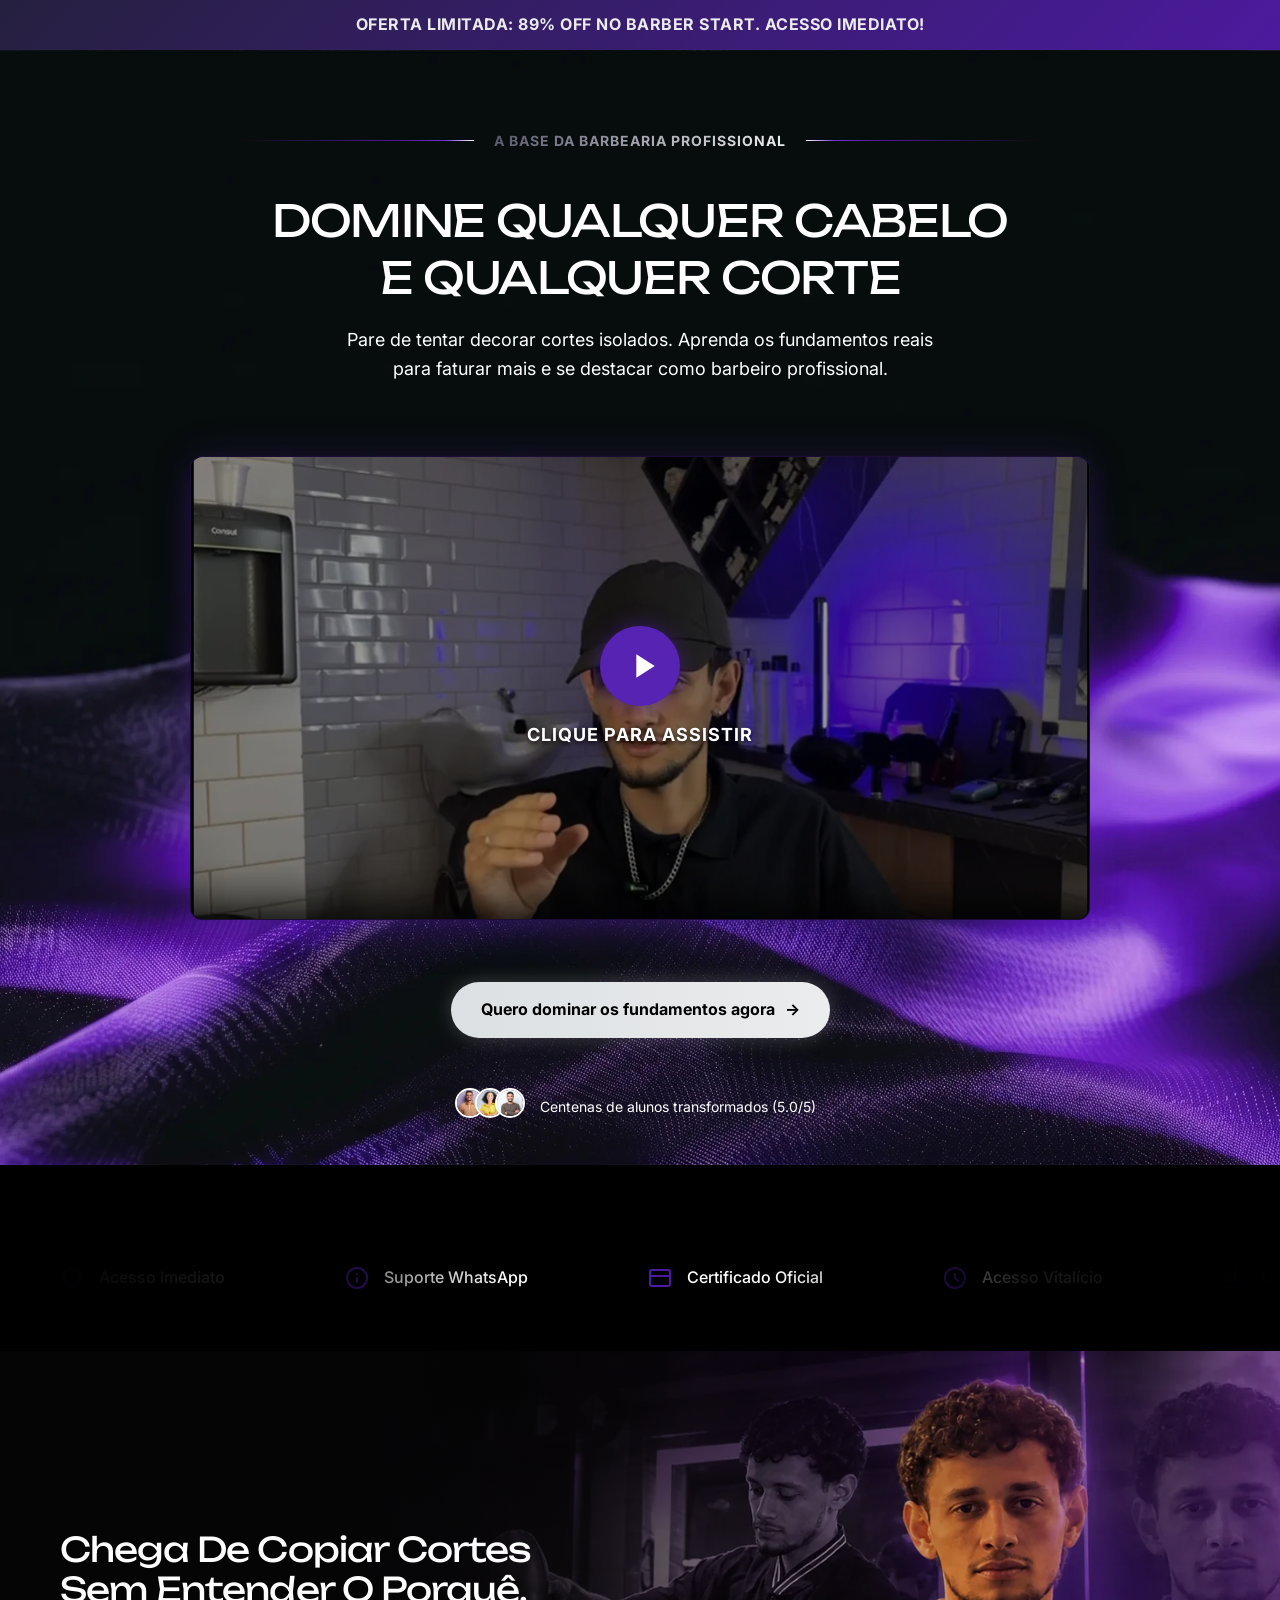
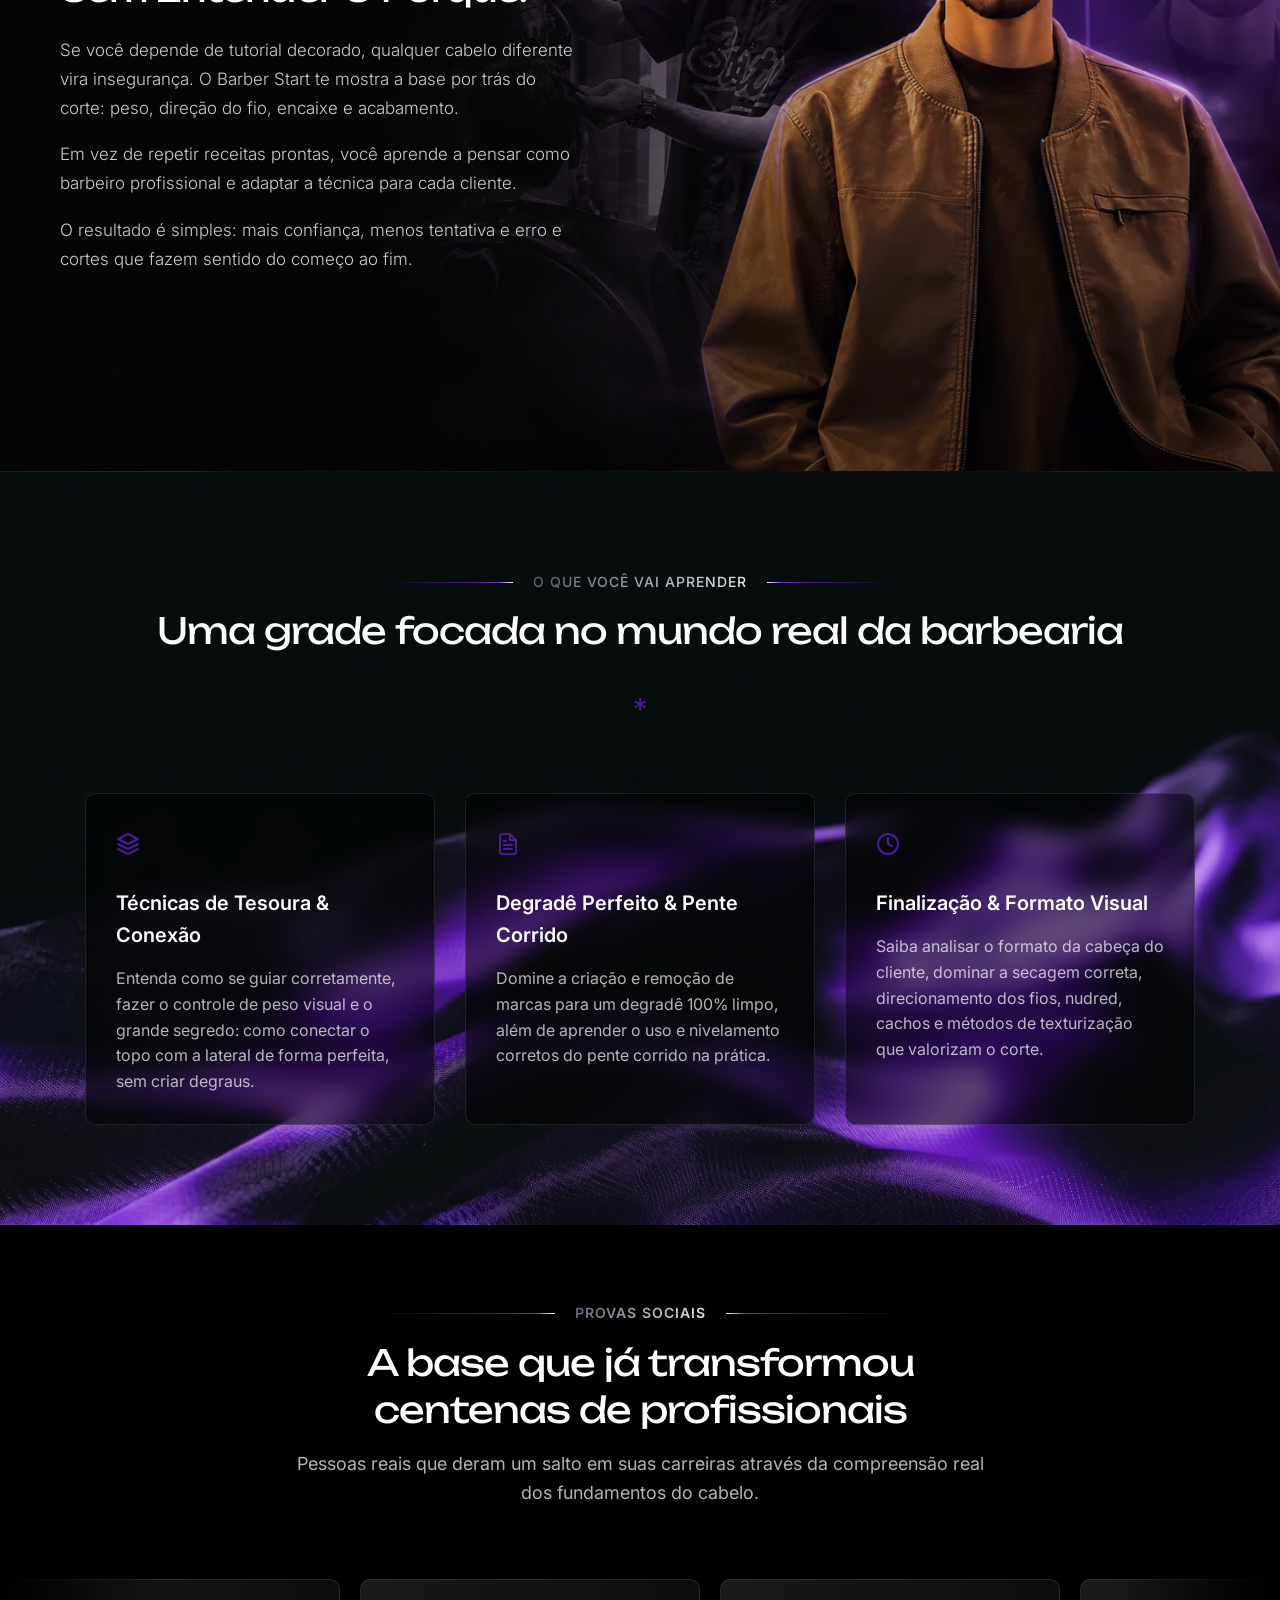
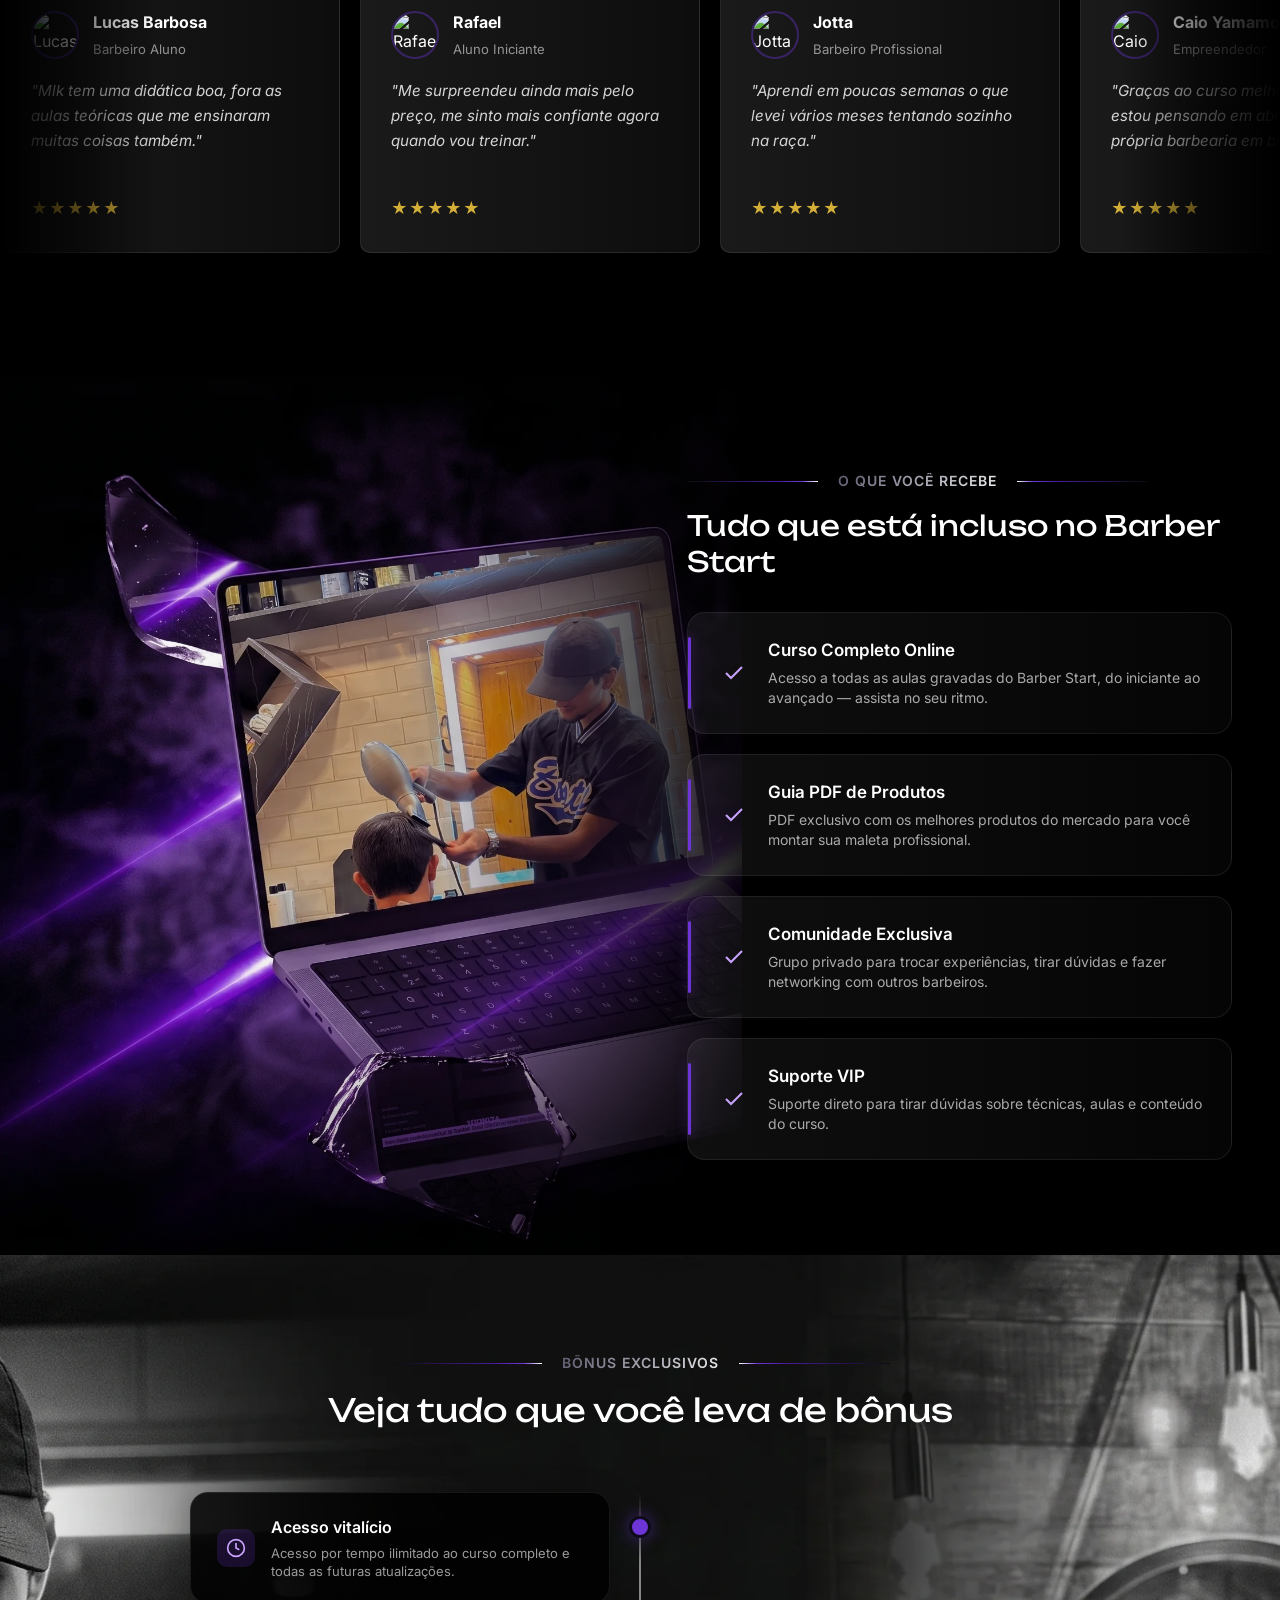
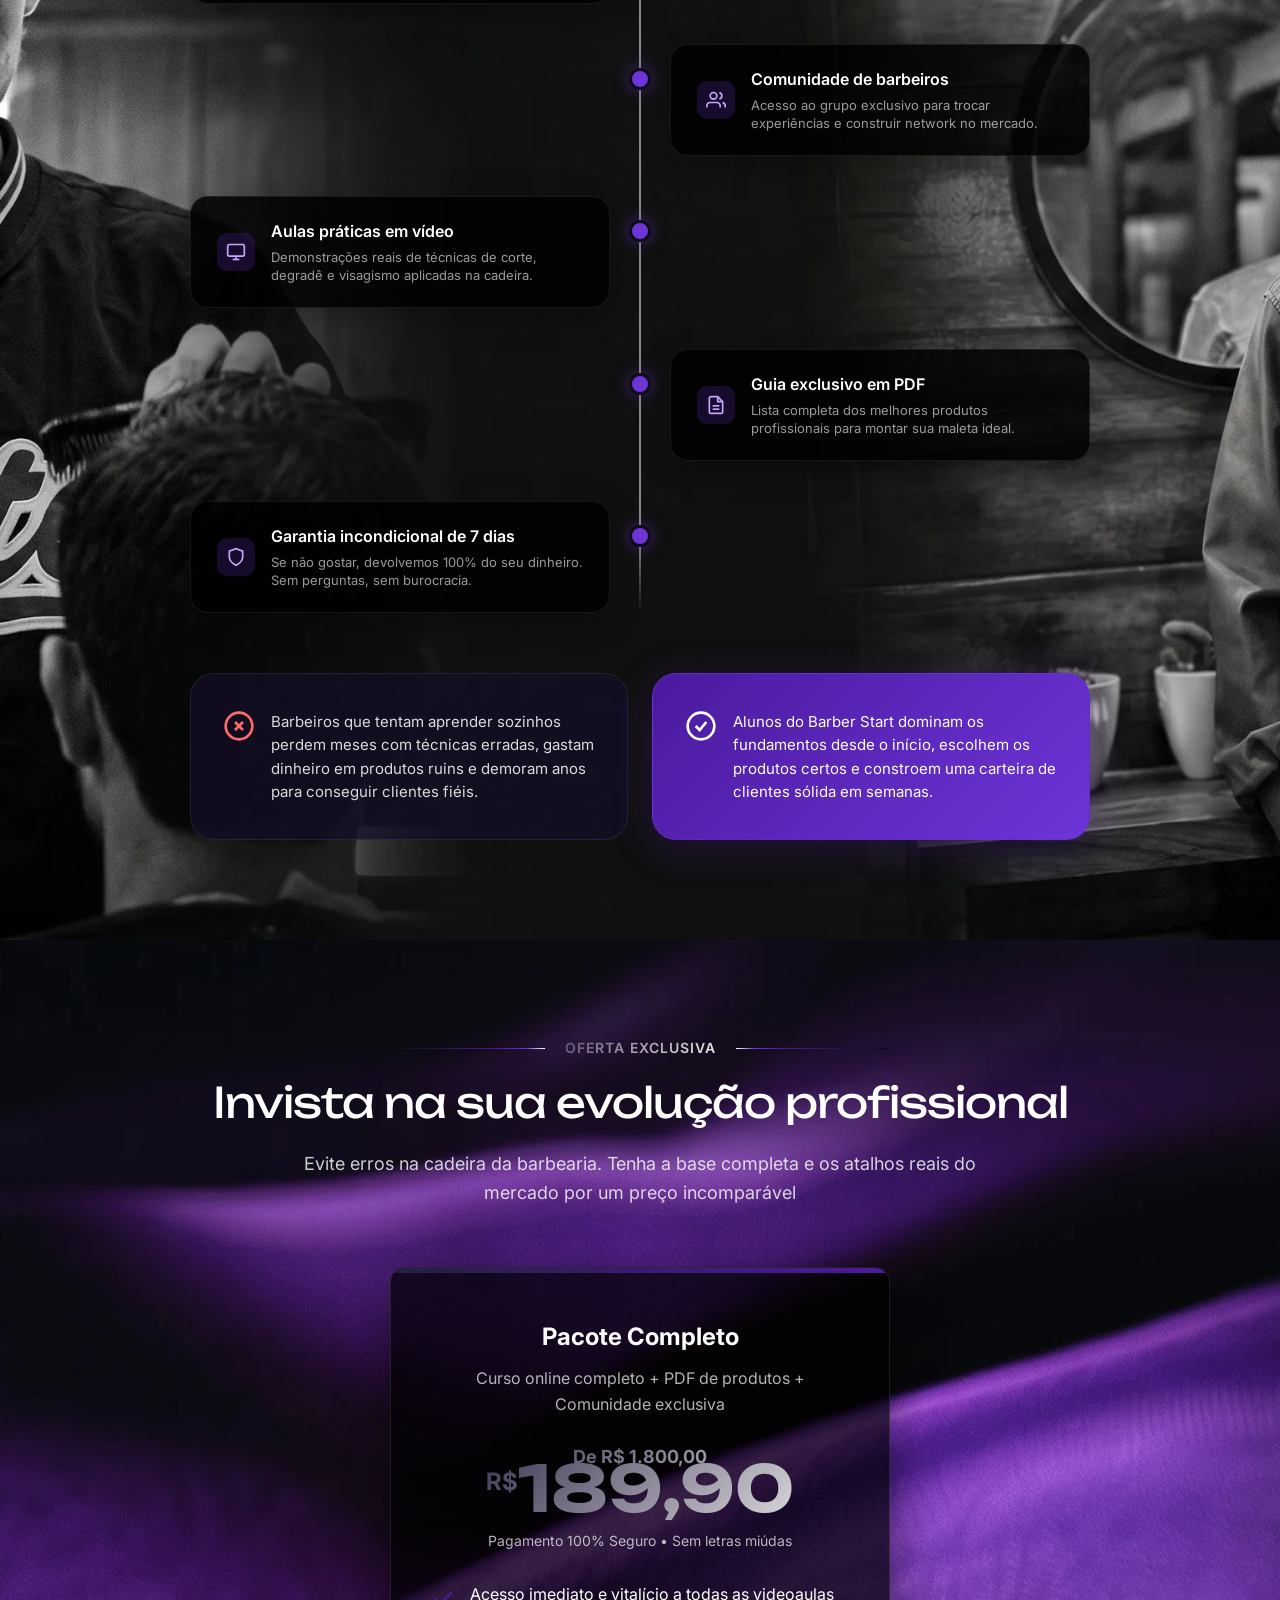
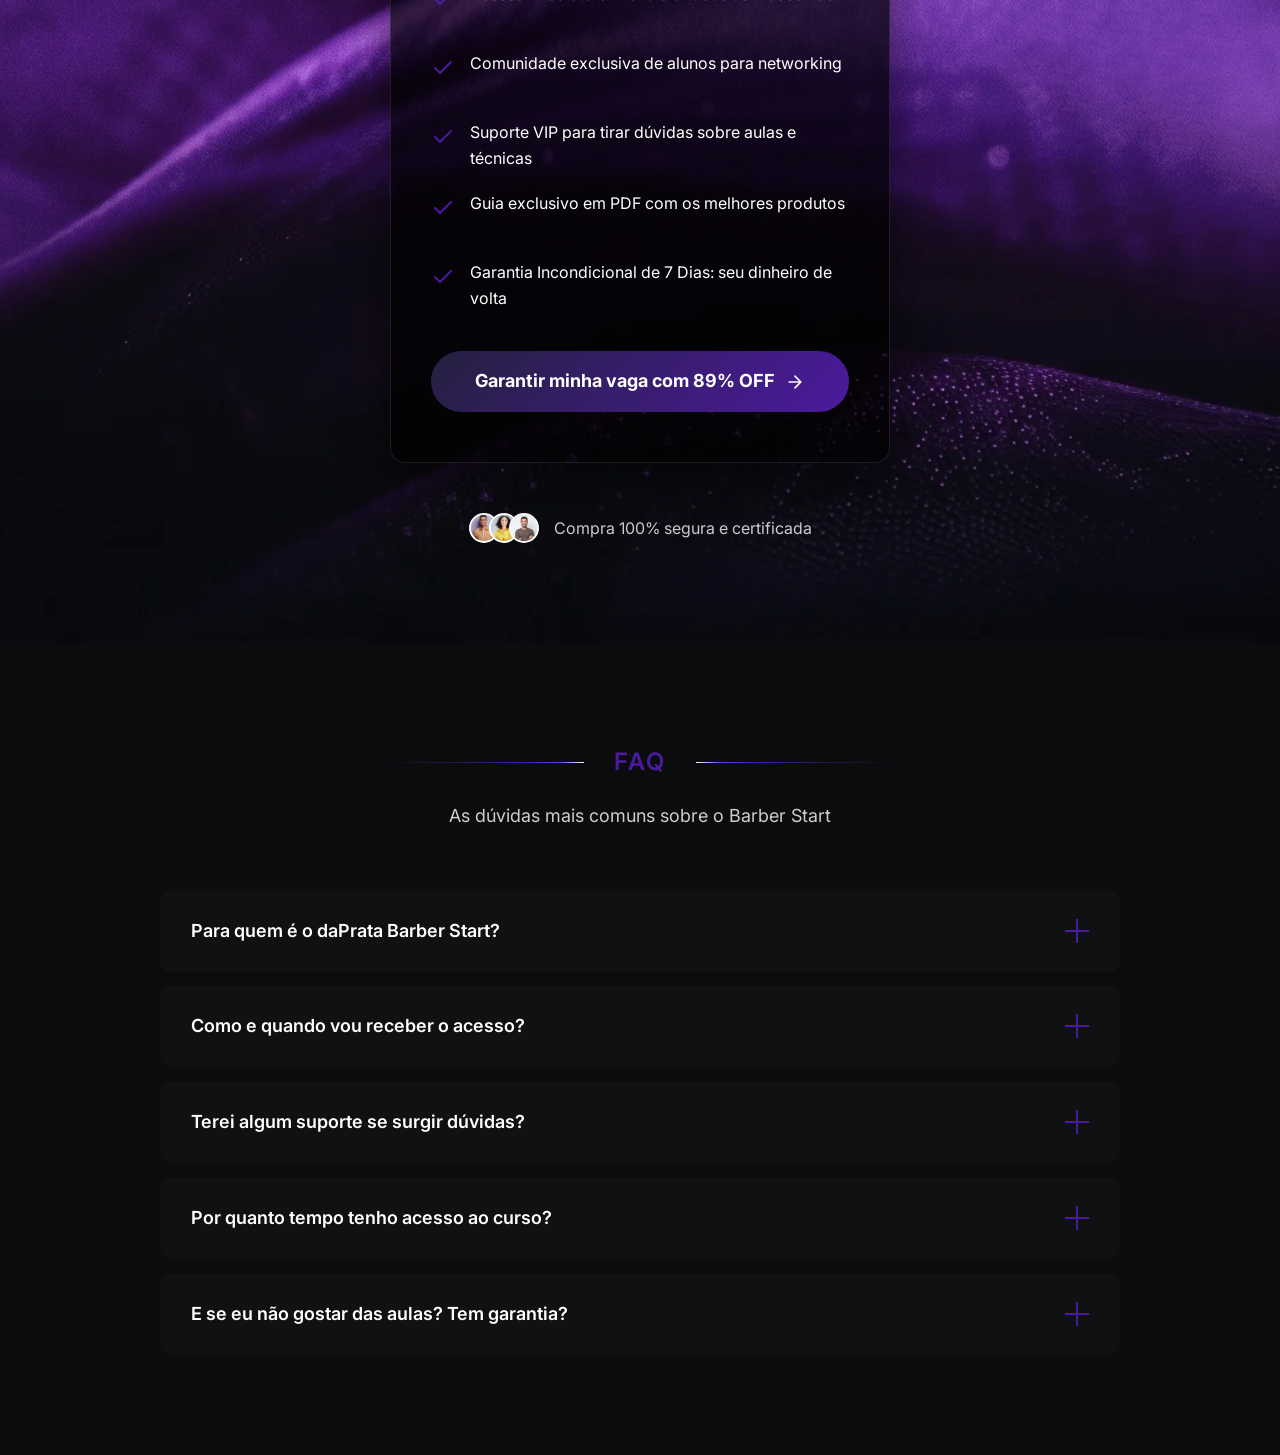
==== commit 6610eba1: "fix: resolve encoding issues by fixing corrupted character display across index.html" ====
--- a/index.html
+++ b/index.html
@@ -54,13 +54,13 @@
     <meta property="og:locale" content="pt_BR" />
     <meta property="og:type" content="website" />
     <meta property="og:title" content="daPrata Barber Start | Domine os Fundamentos da Barbearia" />
-    <meta property="og:description" content="Aprenda os fundamentos reais da barbearia para dominar qualquer cabelo e corte com mais confianÃ§a." />
+    <meta property="og:description" content="Aprenda os fundamentos reais da barbearia para dominar qualquer cabelo e corte com mais confiança." />
     <meta property="og:url" content="https://lp-jonas-barber.vercel.app/" />
     <meta property="og:image" content="https://lp-jonas-barber.vercel.app/images/image-poster.webp" />
-    <meta property="og:image:alt" content="Aula do daPrata Barber Start em vÃ­deo" />
+    <meta property="og:image:alt" content="Aula do daPrata Barber Start em vídeo" />
     <meta name="twitter:card" content="summary_large_image" />
     <meta name="twitter:title" content="daPrata Barber Start | Domine os Fundamentos da Barbearia" />
-    <meta name="twitter:description" content="Aprenda os fundamentos reais da barbearia para dominar qualquer cabelo e corte com mais confianÃ§a." />
+    <meta name="twitter:description" content="Aprenda os fundamentos reais da barbearia para dominar qualquer cabelo e corte com mais confiança." />
     <meta name="twitter:image" content="https://lp-jonas-barber.vercel.app/images/image-poster.webp" />
     <!-- Google Fonts -->
     <link rel="preconnect" href="https://fonts.googleapis.com" />
@@ -204,7 +204,7 @@
       }
 
       /* ==========================================================================
-         PLAYER DE VÃDEO CUSTOMIZADO
+         PLAYER DE VÍDEO CUSTOMIZADO
          ========================================================================== */
       .video-container {
         width: 100%;
@@ -906,7 +906,7 @@
       }
 
       /* =============================================
-         SOCIAL PROOF â€” GLASSMORPHISM MARQUEE
+         SOCIAL PROOF — GLASSMORPHISM MARQUEE
          ============================================= */
       .social-proof-section {
         width: 100%;
@@ -1024,7 +1024,7 @@
         }
       }
 
-      /* Individual card â€” glassmorphism */
+      /* Individual card — glassmorphism */
       .testimonial-card {
         width: 340px;
         min-height: 240px;
@@ -1940,7 +1940,7 @@
       }
 
       /* ==========================================================================
-         SOCIAL PROOF â€” OVERFLOW FIX (cards not clipped on hover)
+         SOCIAL PROOF — OVERFLOW FIX (cards not clipped on hover)
          ========================================================================== */
       .social-proof-section {
         overflow: visible;
@@ -2400,7 +2400,7 @@
       }
 
       /* ==========================================================================
-         ACCESSIBILITY â€” prefers-reduced-motion
+         ACCESSIBILITY — prefers-reduced-motion
          ========================================================================== */
       @media (prefers-reduced-motion: reduce) {
         .reveal, .reveal-left, .reveal-right, .reveal-scale {
@@ -2458,7 +2458,7 @@
             playsinline 
             webkit-playsinline
           ></video>
-          <div class="video-overlay" id="videoOverlay" role="button" tabindex="0" aria-label="Assistir ao vÃ­deo do curso">
+          <div class="video-overlay" id="videoOverlay" role="button" tabindex="0" aria-label="Assistir ao vídeo do curso">
             <div class="play-button-custom">
               <svg viewBox="0 0 24 24" fill="currentColor">
                 <path d="M8 5v14l11-7z"/>
@@ -2471,7 +2471,7 @@
 
       <a href="https://pay.kiwify.com.br/OyEqNke" class="cta-button reveal reveal-delay-4">
         Quero dominar os fundamentos agora
-        <span class="arrow">â†’</span>
+        <span class="arrow">→</span>
       </a>
 
       <div class="reviews reveal reveal-delay-5">
@@ -2590,7 +2590,7 @@
                 stroke-linejoin="round"
               />
             </svg>
-            <span class="carousel-text">Acesso VitalÃ­cio</span>
+            <span class="carousel-text">Acesso Vitalício</span>
           </div>
 
           <div class="carousel-item">
@@ -2711,7 +2711,7 @@
                 stroke-linejoin="round"
               />
             </svg>
-            <span class="carousel-text">Acesso VitalÃ­cio</span>
+            <span class="carousel-text">Acesso Vitalício</span>
           </div>
 
           <div class="carousel-item">
@@ -2746,19 +2746,19 @@
     <div class="sales-copy">
       <div class="sales-copy-content">
         <h2 class="sales-copy-title reveal">
-          Chega de copiar cortes sem entender o porquÃª.
+          Chega de copiar cortes sem entender o porquê.
         </h2>
 
         <p class="reveal reveal-delay-1">
-          Se vocÃª depende de tutorial decorado, qualquer cabelo diferente vira inseguranÃ§a. O Barber Start te mostra a base por trÃ¡s do corte: peso, direÃ§Ã£o do fio, encaixe e acabamento.
+          Se você depende de tutorial decorado, qualquer cabelo diferente vira insegurança. O Barber Start te mostra a base por trás do corte: peso, direção do fio, encaixe e acabamento.
         </p>
 
         <p class="reveal reveal-delay-2">
-          Em vez de repetir receitas prontas, vocÃª aprende a pensar como barbeiro profissional e adaptar a tÃ©cnica para cada cliente.
+          Em vez de repetir receitas prontas, você aprende a pensar como barbeiro profissional e adaptar a técnica para cada cliente.
         </p>
 
         <p class="reveal reveal-delay-3">
-          O resultado Ã© simples: mais confianÃ§a, menos tentativa e erro e cortes que fazem sentido do comeÃ§o ao fim.
+          O resultado é simples: mais confiança, menos tentativa e erro e cortes que fazem sentido do começo ao fim.
         </p>
       </div>
     </div>
@@ -2769,7 +2769,7 @@
         <div class="features-header">
           <div class="features-subtitle-wrapper reveal">
             <div class="features-subtitle-line-left"></div>
-            <span class="features-subtitle">O QUE VOCÃŠ VAI APRENDER</span>
+            <span class="features-subtitle">O QUE VOCÊ VAI APRENDER</span>
             <div class="features-subtitle-line-right"></div>
           </div>
           <h2 class="features-title reveal reveal-delay-1">Uma grade focada no mundo real da barbearia</h2>
@@ -2809,7 +2809,7 @@
                 />
               </svg>
             </div>
-            <h3 class="feature-title">TÃ©cnicas de Tesoura & ConexÃ£o</h3>
+            <h3 class="feature-title">Técnicas de Tesoura & Conexão</h3>
             <p class="feature-description">
               Entenda como se guiar corretamente, fazer o controle de peso visual e o grande segredo: como conectar o topo com a lateral de forma perfeita, sem criar degraus.
             </p>
@@ -2861,9 +2861,9 @@
                 />
               </svg>
             </div>
-            <h3 class="feature-title">DegradÃª Perfeito & Pente Corrido</h3>
+            <h3 class="feature-title">Degradê Perfeito & Pente Corrido</h3>
             <p class="feature-description">
-              Domine a criaÃ§Ã£o e remoÃ§Ã£o de marcas para um degradÃª 100% limpo, alÃ©m de aprender o uso e nivelamento corretos do pente corrido na prÃ¡tica.
+              Domine a criação e remoção de marcas para um degradê 100% limpo, além de aprender o uso e nivelamento corretos do pente corrido na prática.
             </p>
           </div>
 
@@ -2892,16 +2892,16 @@
                 />
               </svg>
             </div>
-            <h3 class="feature-title">FinalizaÃ§Ã£o & Formato Visual</h3>
+            <h3 class="feature-title">Finalização & Formato Visual</h3>
             <p class="feature-description">
-              Saiba analisar o formato da cabeÃ§a do cliente, dominar a secagem correta, direcionamento dos fios, nudred, cachos e mÃ©todos de texturizaÃ§Ã£o que valorizam o corte.
+              Saiba analisar o formato da cabeça do cliente, dominar a secagem correta, direcionamento dos fios, nudred, cachos e métodos de texturização que valorizam o corte.
             </p>
           </div>
         </div>
       </div>
     </div>
 
-    <!-- Social Proof â€” Glassmorphism Marquee -->
+    <!-- Social Proof — Glassmorphism Marquee -->
     <section class="social-proof-section" id="socialProofSection">
       <div class="social-proof-header">
         <div class="section-kicker reveal">
@@ -2909,8 +2909,8 @@
           <span class="section-kicker-text">Provas Sociais</span>
           <span class="section-kicker-line section-kicker-line-right"></span>
         </div>
-        <h2 class="reveal reveal-delay-1">A base que jÃ¡ transformou centenas de profissionais</h2>
-        <p class="reveal reveal-delay-2">Pessoas reais que deram um salto em suas carreiras atravÃ©s da compreensÃ£o real dos fundamentos do cabelo.</p>
+        <h2 class="reveal reveal-delay-1">A base que já transformou centenas de profissionais</h2>
+        <p class="reveal reveal-delay-2">Pessoas reais que deram um salto em suas carreiras através da compreensão real dos fundamentos do cabelo.</p>
       </div>
 
       <div class="testimonials-marquee" id="testimonialsMarquee">
@@ -2933,10 +2933,10 @@
           <div class="ps-header reveal">
             <div class="section-kicker">
               <span class="section-kicker-line section-kicker-line-left"></span>
-              <span class="section-kicker-text">O QUE VOCÃŠ RECEBE</span>
+              <span class="section-kicker-text">O QUE VOCÊ RECEBE</span>
               <span class="section-kicker-line section-kicker-line-right"></span>
             </div>
-            <h3 class="ps-title">Tudo que estÃ¡ incluso no Barber Start</h3>
+            <h3 class="ps-title">Tudo que está incluso no Barber Start</h3>
           </div>
 
           <div class="ps-card reveal reveal-delay-1">
@@ -2945,7 +2945,7 @@
             </div>
             <div class="ps-card-text">
               <h4>Curso Completo Online</h4>
-              <p>Acesso a todas as aulas gravadas do Barber Start, do iniciante ao avanÃ§ado â€” assista no seu ritmo.</p>
+              <p>Acesso a todas as aulas gravadas do Barber Start, do iniciante ao avançado — assista no seu ritmo.</p>
             </div>
           </div>
 
@@ -2955,7 +2955,7 @@
             </div>
             <div class="ps-card-text">
               <h4>Guia PDF de Produtos</h4>
-              <p>PDF exclusivo com os melhores produtos do mercado para vocÃª montar sua maleta profissional.</p>
+              <p>PDF exclusivo com os melhores produtos do mercado para você montar sua maleta profissional.</p>
             </div>
           </div>
 
@@ -2965,7 +2965,7 @@
             </div>
             <div class="ps-card-text">
               <h4>Comunidade Exclusiva</h4>
-              <p>Grupo privado para trocar experiÃªncias, tirar dÃºvidas e fazer networking com outros barbeiros.</p>
+              <p>Grupo privado para trocar experiências, tirar dúvidas e fazer networking com outros barbeiros.</p>
             </div>
           </div>
 
@@ -2975,7 +2975,7 @@
             </div>
             <div class="ps-card-text">
               <h4>Suporte VIP</h4>
-              <p>Suporte direto para tirar dÃºvidas sobre tÃ©cnicas, aulas e conteÃºdo do curso.</p>
+              <p>Suporte direto para tirar dúvidas sobre técnicas, aulas e conteúdo do curso.</p>
             </div>
           </div>
         </div>
@@ -2987,10 +2987,10 @@
       <div class="bonus-timeline-header">
         <div class="section-kicker reveal">
           <span class="section-kicker-line section-kicker-line-left"></span>
-          <span class="section-kicker-text">BÃ”NUS EXCLUSIVOS</span>
+          <span class="section-kicker-text">BÔNUS EXCLUSIVOS</span>
           <span class="section-kicker-line section-kicker-line-right"></span>
         </div>
-        <h2 class="reveal reveal-delay-1">Veja tudo que vocÃª leva de bÃ´nus</h2>
+        <h2 class="reveal reveal-delay-1">Veja tudo que você leva de bônus</h2>
       </div>
 
       <div class="bonus-timeline-wrapper">
@@ -3001,8 +3001,8 @@
               <svg viewBox="0 0 24 24"><circle cx="12" cy="12" r="10"/><polyline points="12 6 12 12 16 14"/></svg>
             </div>
             <div class="bt-card-text">
-              <h4>Acesso vitalÃ­cio</h4>
-              <p>Acesso por tempo ilimitado ao curso completo e todas as futuras atualizaÃ§Ãµes.</p>
+              <h4>Acesso vitalício</h4>
+              <p>Acesso por tempo ilimitado ao curso completo e todas as futuras atualizações.</p>
             </div>
           </div>
         </div>
@@ -3015,7 +3015,7 @@
             </div>
             <div class="bt-card-text">
               <h4>Comunidade de barbeiros</h4>
-              <p>Acesso ao grupo exclusivo para trocar experiÃªncias e construir network no mercado.</p>
+              <p>Acesso ao grupo exclusivo para trocar experiências e construir network no mercado.</p>
             </div>
           </div>
         </div>
@@ -3027,8 +3027,8 @@
               <svg viewBox="0 0 24 24"><rect x="2" y="3" width="20" height="14" rx="2" ry="2"/><line x1="8" y1="21" x2="16" y2="21"/><line x1="12" y1="17" x2="12" y2="21"/></svg>
             </div>
             <div class="bt-card-text">
-              <h4>Aulas prÃ¡ticas em vÃ­deo</h4>
-              <p>DemonstraÃ§Ãµes reais de tÃ©cnicas de corte, degradÃª e visagismo aplicadas na cadeira.</p>
+              <h4>Aulas práticas em vídeo</h4>
+              <p>Demonstrações reais de técnicas de corte, degradê e visagismo aplicadas na cadeira.</p>
             </div>
           </div>
         </div>
@@ -3054,7 +3054,7 @@
             </div>
             <div class="bt-card-text">
               <h4>Garantia incondicional de 7 dias</h4>
-              <p>Se nÃ£o gostar, devolvemos 100% do seu dinheiro. Sem perguntas, sem burocracia.</p>
+              <p>Se não gostar, devolvemos 100% do seu dinheiro. Sem perguntas, sem burocracia.</p>
             </div>
           </div>
         </div>
@@ -3066,13 +3066,13 @@
           <div class="bt-compare-icon">
             <svg viewBox="0 0 24 24" fill="none" stroke="#ff6b6b" stroke-width="2"><circle cx="12" cy="12" r="10"/><line x1="15" y1="9" x2="9" y2="15"/><line x1="9" y1="9" x2="15" y2="15"/></svg>
           </div>
-          <p>Barbeiros que tentam aprender sozinhos perdem meses com tÃ©cnicas erradas, gastam dinheiro em produtos ruins e demoram anos para conseguir clientes fiÃ©is.</p>
+          <p>Barbeiros que tentam aprender sozinhos perdem meses com técnicas erradas, gastam dinheiro em produtos ruins e demoram anos para conseguir clientes fiéis.</p>
         </div>
         <div class="bt-compare-card positive reveal reveal-delay-1">
           <div class="bt-compare-icon">
             <svg viewBox="0 0 24 24" fill="none" stroke="#fff" stroke-width="2"><circle cx="12" cy="12" r="10"/><polyline points="8 12 11 15 16 9"/></svg>
           </div>
-          <p>Alunos do Barber Start dominam os fundamentos desde o inÃ­cio, escolhem os produtos certos e constroem uma carteira de clientes sÃ³lida em semanas.</p>
+          <p>Alunos do Barber Start dominam os fundamentos desde o início, escolhem os produtos certos e constroem uma carteira de clientes sólida em semanas.</p>
         </div>
       </div>
 
@@ -3088,9 +3088,9 @@
             <span class="section-kicker-text">OFERTA EXCLUSIVA</span>
             <span class="section-kicker-line section-kicker-line-right"></span>
           </div>
-          <h2 class="pricing-title reveal reveal-delay-1">Invista na sua evoluÃ§Ã£o profissional</h2>
+          <h2 class="pricing-title reveal reveal-delay-1">Invista na sua evolução profissional</h2>
           <p class="pricing-description reveal reveal-delay-2">
-            Evite erros na cadeira da barbearia. Tenha a base completa e os atalhos reais do mercado por um preÃ§o incomparÃ¡vel
+            Evite erros na cadeira da barbearia. Tenha a base completa e os atalhos reais do mercado por um preço incomparável
           </p>
         </div>
 
@@ -3109,7 +3109,7 @@
                 <span class="price-currency">R$</span>189,90
               </div>
               <p class="price-description">
-                Pagamento 100% Seguro â€¢ Sem letras miÃºdas
+                Pagamento 100% Seguro • Sem letras miúdas
               </p>
             </div>
 
@@ -3132,7 +3132,7 @@
                   />
                 </svg>
                 <p class="feature-text">
-                  Acesso imediato e vitalÃ­cio a todas as videoaulas
+                  Acesso imediato e vitalício a todas as videoaulas
                 </p>
               </div>
 
@@ -3176,7 +3176,7 @@
                   />
                 </svg>
                 <p class="feature-text">
-                  Suporte VIP para tirar dÃºvidas sobre aulas e tÃ©cnicas
+                  Suporte VIP para tirar dúvidas sobre aulas e técnicas
                 </p>
               </div>
 
@@ -3290,7 +3290,7 @@
             <div class="faq-line faq-line-right"></div>
           </div>
           <p class="faq-description reveal reveal-delay-1">
-            As dÃºvidas mais comuns sobre o Barber Start
+            As dúvidas mais comuns sobre o Barber Start
           </p>
         </div>
 
@@ -3298,13 +3298,13 @@
           <div class="faq-item reveal reveal-delay-1" role="button" tabindex="0" aria-expanded="false" onclick="toggleFaq(this)">
             <div class="faq-question">
               <h3 class="faq-question-text">
-                Para quem Ã© o daPrata Barber Start?
+                Para quem é o daPrata Barber Start?
               </h3>
               <div class="faq-icon"></div>
             </div>
             <div class="faq-answer">
               <div class="faq-answer-content">
-                Esse curso Ã© ideal para quem nunca cortou e quer comeÃ§ar do jeito certo (sem vÃ­cios); e para quem jÃ¡ tentou aprender, mas sente que nÃ£o absorveu a base ou quer finalmente dominar o encaixe em qualquer tipo de cabelo sem depender de sorte.
+                Esse curso é ideal para quem nunca cortou e quer começar do jeito certo (sem vícios); e para quem já tentou aprender, mas sente que não absorveu a base ou quer finalmente dominar o encaixe em qualquer tipo de cabelo sem depender de sorte.
               </div>
             </div>
           </div>
@@ -3316,7 +3316,7 @@
             </div>
             <div class="faq-answer">
               <div class="faq-answer-content">
-                O acesso Ã© imediato! Assim que seu pagamento for confirmado pela plataforma Kiwify, vocÃª receberÃ¡ automaticamente os dados de login no seu e-mail cadastrado, podendo iniciar as aulas agora mesmo, seja no celular, computador ou tablet.
+                O acesso é imediato! Assim que seu pagamento for confirmado pela plataforma Kiwify, você receberá automaticamente os dados de login no seu e-mail cadastrado, podendo iniciar as aulas agora mesmo, seja no celular, computador ou tablet.
               </div>
             </div>
           </div>
@@ -3324,13 +3324,13 @@
           <div class="faq-item reveal reveal-delay-3" role="button" tabindex="0" aria-expanded="false" onclick="toggleFaq(this)">
             <div class="faq-question">
               <h3 class="faq-question-text">
-                Terei algum suporte se surgir dÃºvidas?
+                Terei algum suporte se surgir dúvidas?
               </h3>
               <div class="faq-icon"></div>
             </div>
             <div class="faq-answer">
               <div class="faq-answer-content">
-                Sim! AlÃ©m das aulas serem diretas ao ponto e em alta definiÃ§Ã£o, nÃ£o queremos que vocÃª estude sozinho. Temos suporte e uma Comunidade exclusiva onde vocÃª pode tirar dÃºvidas e interagir com outros barbeiros em crescimento.
+                Sim! Além das aulas serem diretas ao ponto e em alta definição, não queremos que você estude sozinho. Temos suporte e uma Comunidade exclusiva onde você pode tirar dúvidas e interagir com outros barbeiros em crescimento.
               </div>
             </div>
           </div>
@@ -3344,7 +3344,7 @@
             </div>
             <div class="faq-answer">
               <div class="faq-answer-content">
-                Seu acesso ao daPrata Barber Start Ã© VitalÃ­cio! Diferente de outros cursos que cobram assinaturas ou expiram em 1 ano, o curso Ã© seu para sempre. VocÃª poderÃ¡ revisar os mÃ³dulos quantas vezes precisar no seu prÃ³prio tempo.
+                Seu acesso ao daPrata Barber Start é Vitalício! Diferente de outros cursos que cobram assinaturas ou expiram em 1 ano, o curso é seu para sempre. Você poderá revisar os módulos quantas vezes precisar no seu próprio tempo.
               </div>
             </div>
           </div>
@@ -3352,13 +3352,13 @@
           <div class="faq-item reveal reveal-delay-5" role="button" tabindex="0" aria-expanded="false" onclick="toggleFaq(this)">
             <div class="faq-question">
               <h3 class="faq-question-text">
-                E se eu nÃ£o gostar das aulas? Tem garantia?
+                E se eu não gostar das aulas? Tem garantia?
               </h3>
               <div class="faq-icon"></div>
             </div>
             <div class="faq-answer">
               <div class="faq-answer-content">
-                Oferecemos Garantia Incondicional de 7 dias. O risco Ã© totalmente nosso: se vocÃª comprar, assistir Ã s aulas e achar que o daPrata Barber Start nÃ£o te ajudou a entender os fundamentos reais dos cortes, nÃ³s devolvemos 100% do seu dinheiro. Sem ressentimentos e sem letras miÃºdas.
+                Oferecemos Garantia Incondicional de 7 dias. O risco é totalmente nosso: se você comprar, assistir às aulas e achar que o daPrata Barber Start não te ajudou a entender os fundamentos reais dos cortes, nós devolvemos 100% do seu dinheiro. Sem ressentimentos e sem letras miúdas.
               </div>
             </div>
           </div>
@@ -3400,7 +3400,7 @@
 
     <!-- Adicione este script antes do fechamento do body -->
     <script>
-      // FunÃ§Ã£o para obter parÃ¢metros da URL atual
+      // Função para obter parâmetros da URL atual
       function getURLParameters() {
         const params = {};
         const queryString = window.location.search;
@@ -3413,7 +3413,7 @@
         return params;
       }
 
-      // FunÃ§Ã£o para adicionar parÃ¢metros a uma URL
+      // Função para adicionar parâmetros a uma URL
       function appendParamsToURL(url, params) {
         if (Object.keys(params).length === 0) {
           return url;
@@ -3430,22 +3430,22 @@
         return urlObj.toString();
       }
 
-      // Atualizar todos os links com parÃ¢metros da URL
+      // Atualizar todos os links com parâmetros da URL
       document.addEventListener("DOMContentLoaded", function () {
         const urlParams = getURLParameters();
         const baseKiwifyURL = "https://pay.kiwify.com.br/Z9nsays";
 
-        // Selecionar todos os links que apontam para a pÃ¡gina de pagamento
+        // Selecionar todos os links que apontam para a página de pagamento
         const paymentLinks = document.querySelectorAll(
           'a[href^="https://pay.kiwify.com.br/OyEqNke"]'
         );
 
-        // Atualizar cada link com os parÃ¢metros
+        // Atualizar cada link com os parâmetros
         paymentLinks.forEach((link) => {
           link.href = appendParamsToURL(baseKiwifyURL, urlParams);
         });
 
-        // Garantir que todos os links "#" tambÃ©m redirecionem para o link de pagamento com os parÃ¢metros
+        // Garantir que todos os links "#" também redirecionem para o link de pagamento com os parâmetros
         document.querySelectorAll('a[href="#"]').forEach(function (link) {
           link.setAttribute(
             "href",
@@ -3453,47 +3453,47 @@
           );
         });
 
-        // Atualizar os handlers de clique para botÃµes que podem nÃ£o ser links <a>
+        // Atualizar os handlers de clique para botões que podem não ser links <a>
         document
           .querySelectorAll(".templates-arrow, .templates-dot")
           .forEach((element) => {
             const originalOnClick = element.getAttribute("onclick");
             if (originalOnClick) {
               // Manter a funcionalidade original
-              // NÃ£o alteramos esses elementos jÃ¡ que sÃ£o para navegaÃ§Ã£o interna
+              // Não alteramos esses elementos já que são para navegação interna
             }
           });
       });
 
       // =============================================
-      // SOCIAL PROOF â€” Marquee Testimonials
+      // SOCIAL PROOF — Marquee Testimonials
       // =============================================
       const testimonials = [
         {
           name: "Lucas Barbosa",
           role: "Barbeiro Aluno",
-          content: "Mlk tem uma didÃ¡tica boa, fora as aulas teÃ³ricas que me ensinaram muitas coisas tambÃ©m.",
+          content: "Mlk tem uma didática boa, fora as aulas teóricas que me ensinaram muitas coisas também.",
           avatar: "https://images.unsplash.com/photo-1500648767791-00dcc994a43e?w=150&h=150&fit=crop",
           rating: 5
         },
         {
           name: "Rafael",
           role: "Aluno Iniciante",
-          content: "Me surpreendeu ainda mais pelo preÃ§o, me sinto mais confiante agora quando vou treinar.",
+          content: "Me surpreendeu ainda mais pelo preço, me sinto mais confiante agora quando vou treinar.",
           avatar: "https://images.unsplash.com/photo-1507003211169-0a1dd7228f2d?w=150&h=150&fit=crop",
           rating: 5
         },
         {
           name: "Jotta",
           role: "Barbeiro Profissional",
-          content: "Aprendi em poucas semanas o que levei vÃ¡rios meses tentando sozinho na raÃ§a.",
+          content: "Aprendi em poucas semanas o que levei vários meses tentando sozinho na raça.",
           avatar: "https://images.unsplash.com/photo-1535713875002-d1d0cf377fde?w=150&h=150&fit=crop",
           rating: 5
         },
         {
           name: "Caio Yamamoto",
           role: "Empreendedor",
-          content: "GraÃ§as ao curso melhorei bastante e estou pensando em abrir minha prÃ³pria barbearia em breve.",
+          content: "Graças ao curso melhorei bastante e estou pensando em abrir minha própria barbearia em breve.",
           avatar: "https://images.unsplash.com/photo-1519085360753-af0119f7cbe7?w=150&h=150&fit=crop",
           rating: 5
         },
@@ -3506,8 +3506,8 @@
         },
         {
           name: "Matheus Costa",
-          role: "ProprietÃ¡rio de Barbearia",
-          content: "O mÃ³dulo sobre formato da cabeÃ§a mudou meu jogo. Agora eu entrego o corte que realmente combina com o cliente.",
+          role: "Proprietário de Barbearia",
+          content: "O módulo sobre formato da cabeça mudou meu jogo. Agora eu entrego o corte que realmente combina com o cliente.",
           avatar: "https://images.unsplash.com/photo-1506794778202-cad84cf45f1d?w=150&h=150&fit=crop",
           rating: 5
         }
@@ -3516,7 +3516,7 @@
       function createTestimonialCard(t) {
         const card = document.createElement("article");
         card.className = "testimonial-card";
-        const stars = "â˜…".repeat(t.rating || 5);
+        const stars = "★".repeat(t.rating || 5);
         card.innerHTML = `
           <div class="testimonial-profile">
             <img src="${t.avatar}" alt="${t.name}" width="48" height="48" loading="lazy" decoding="async" />
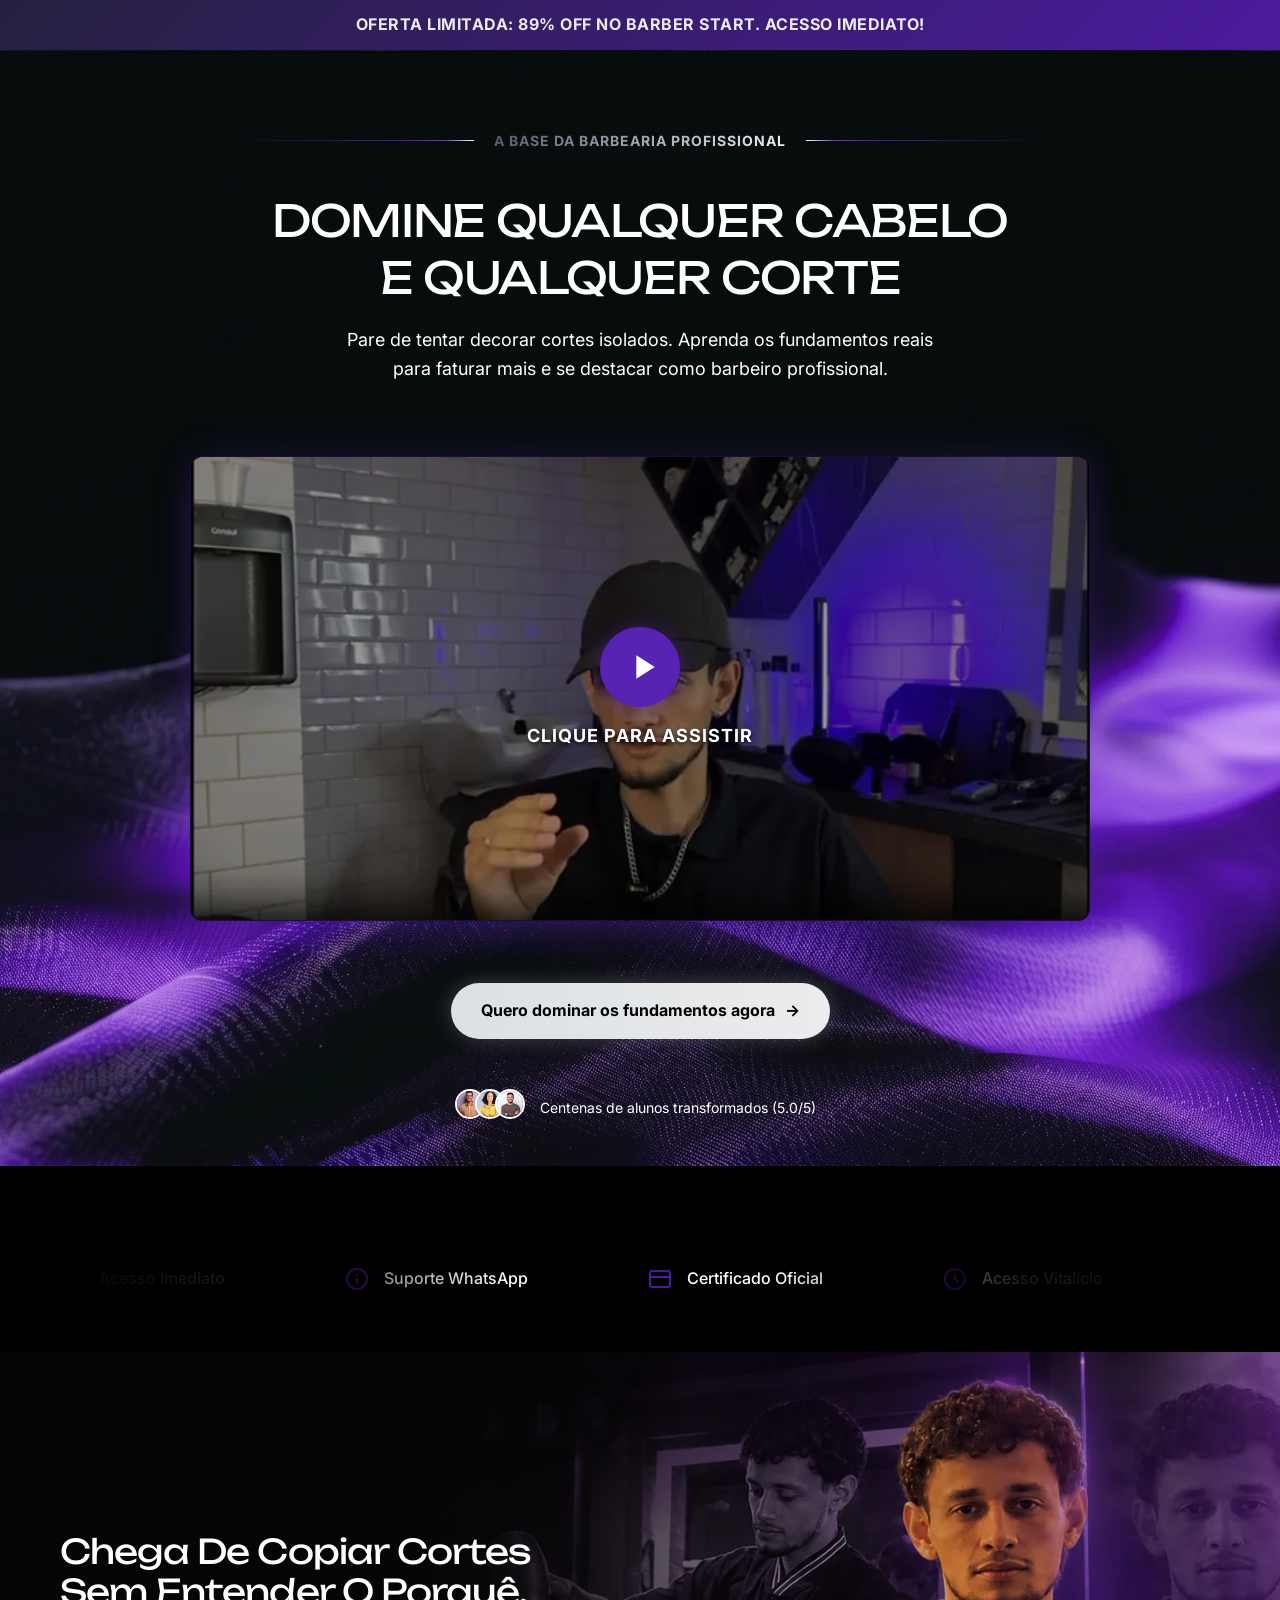
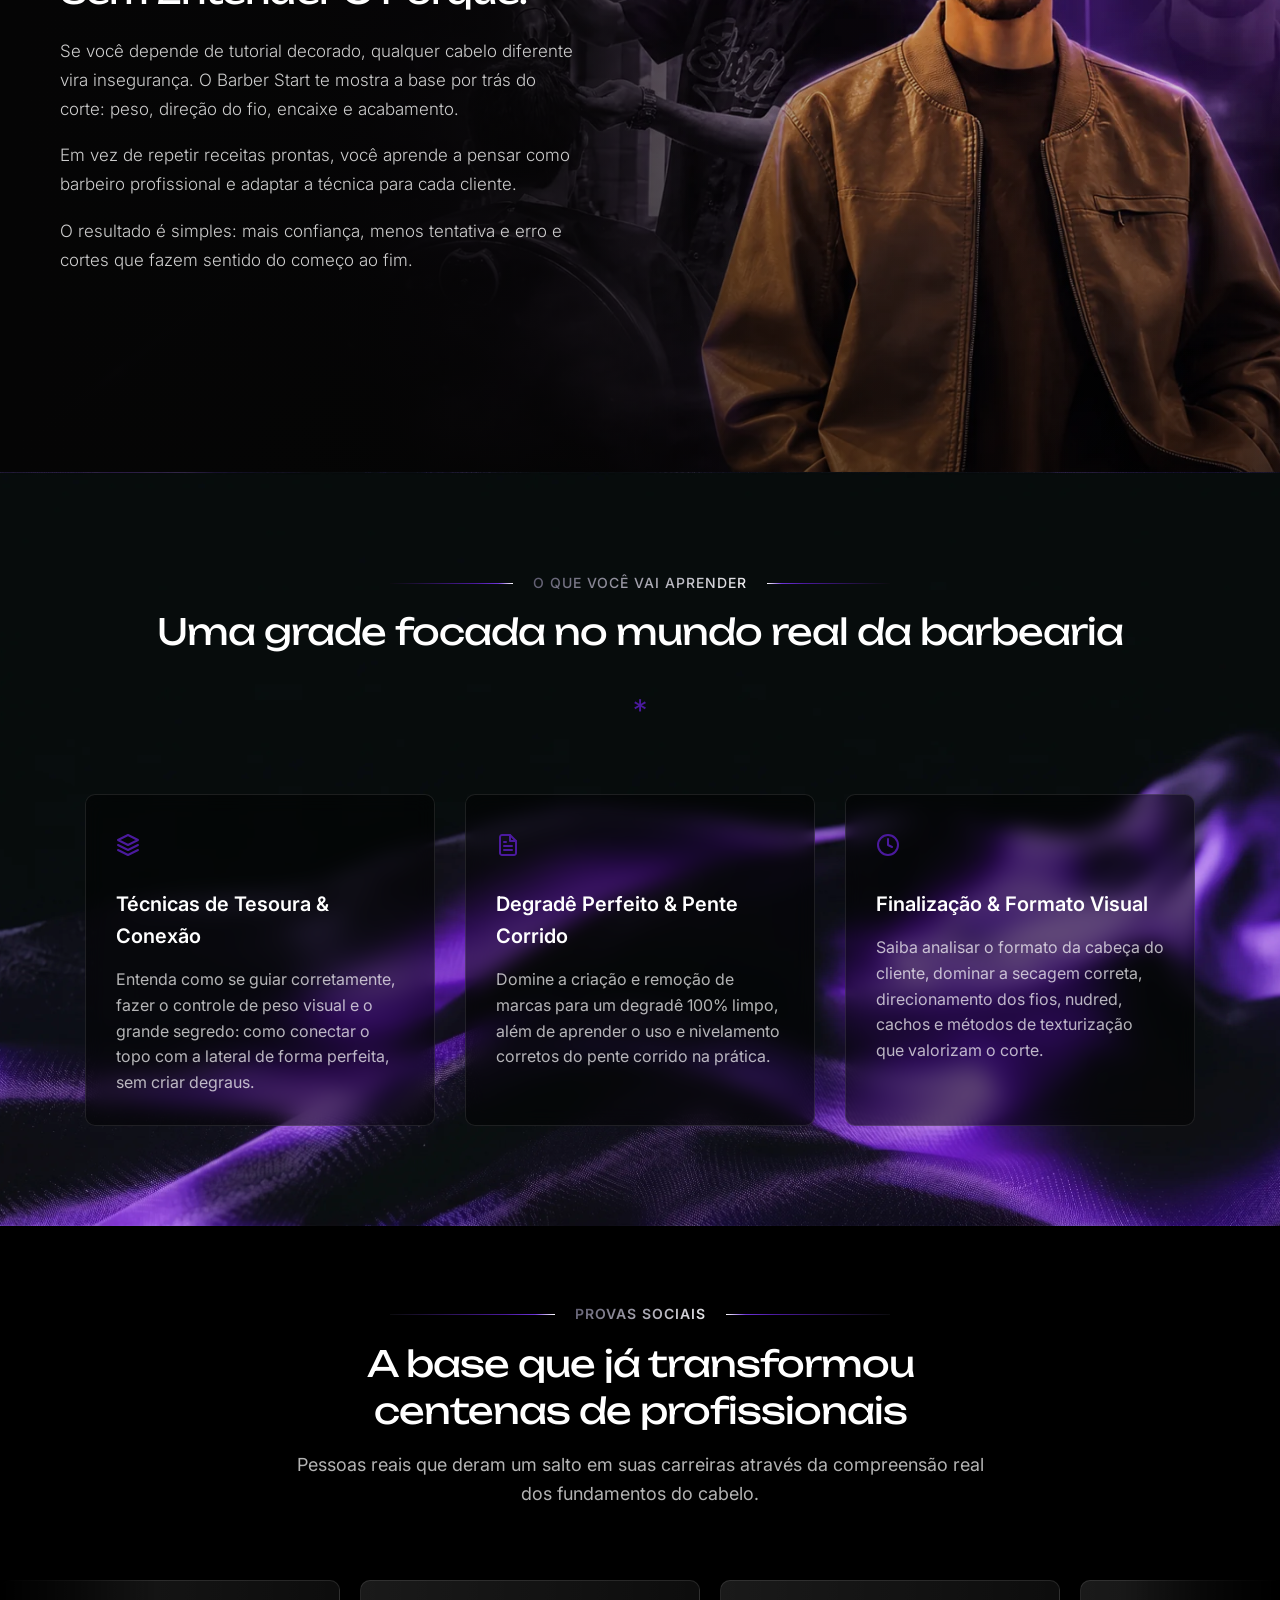
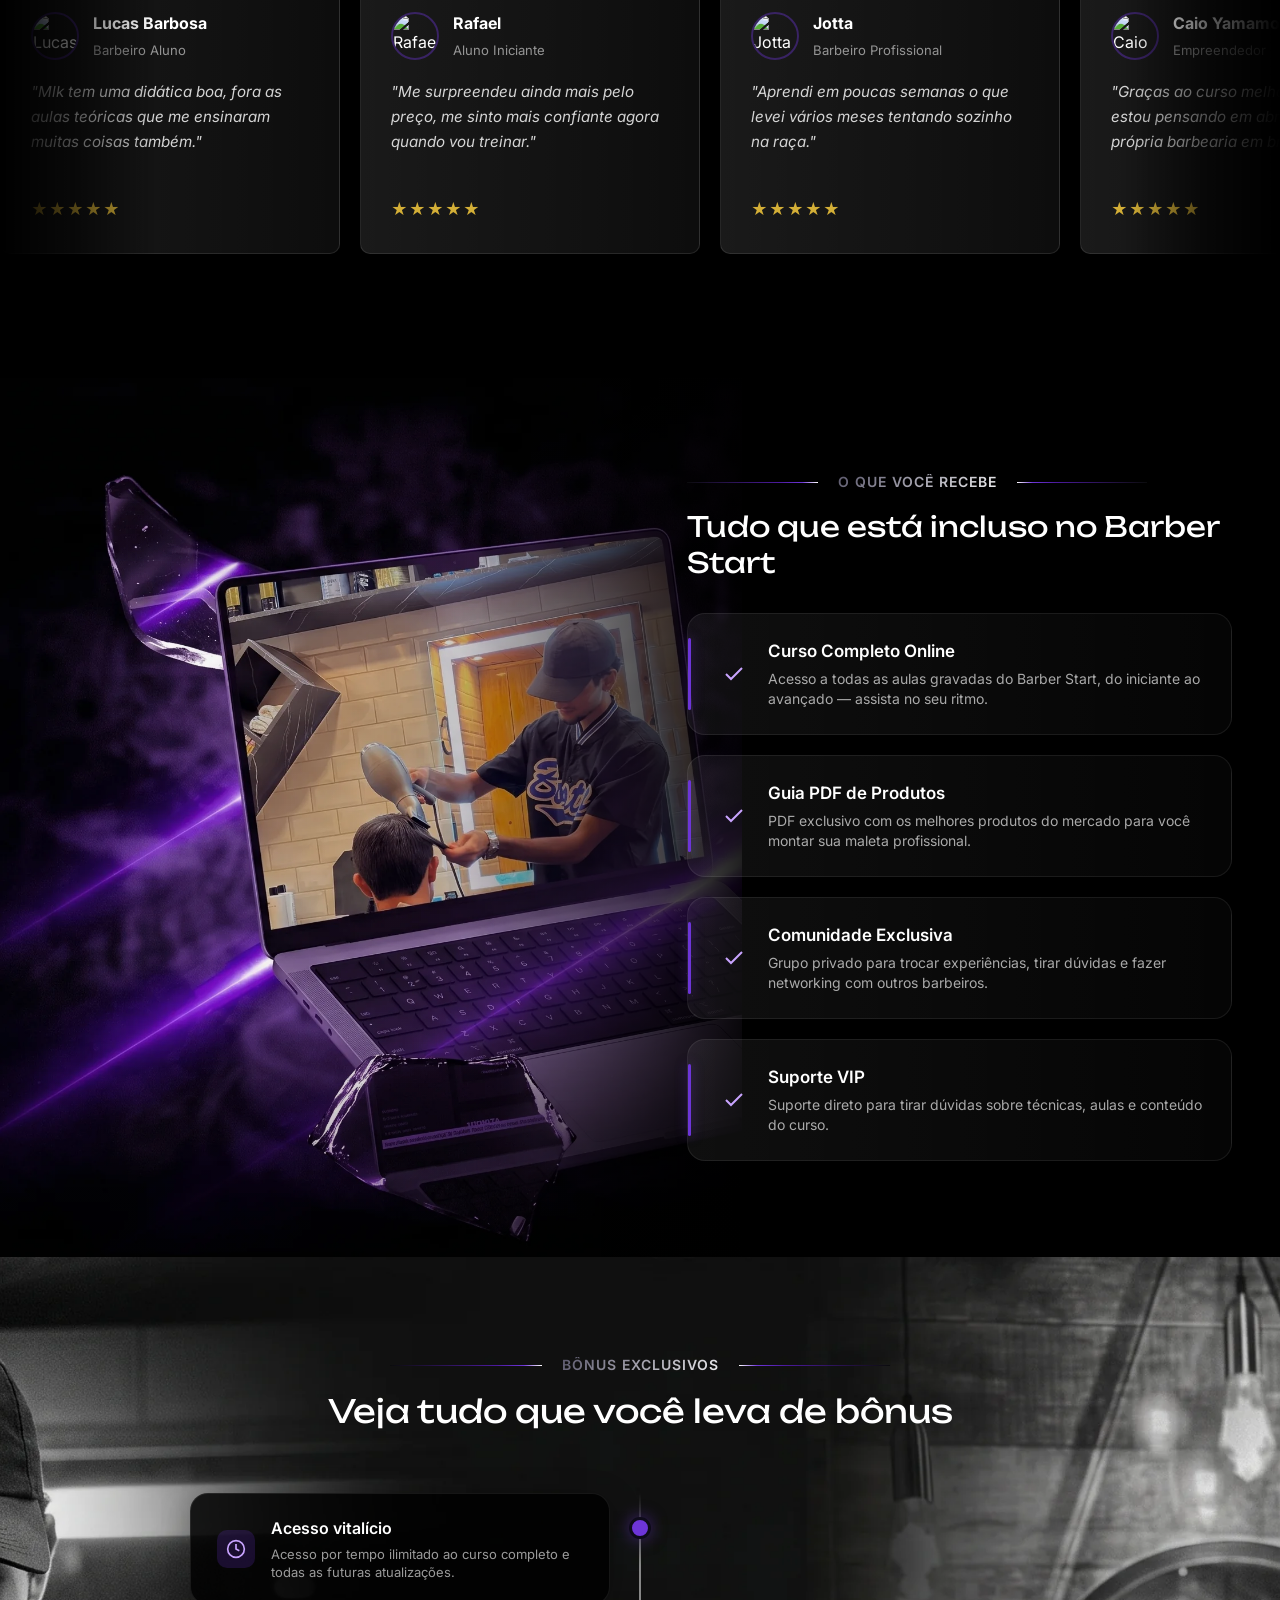
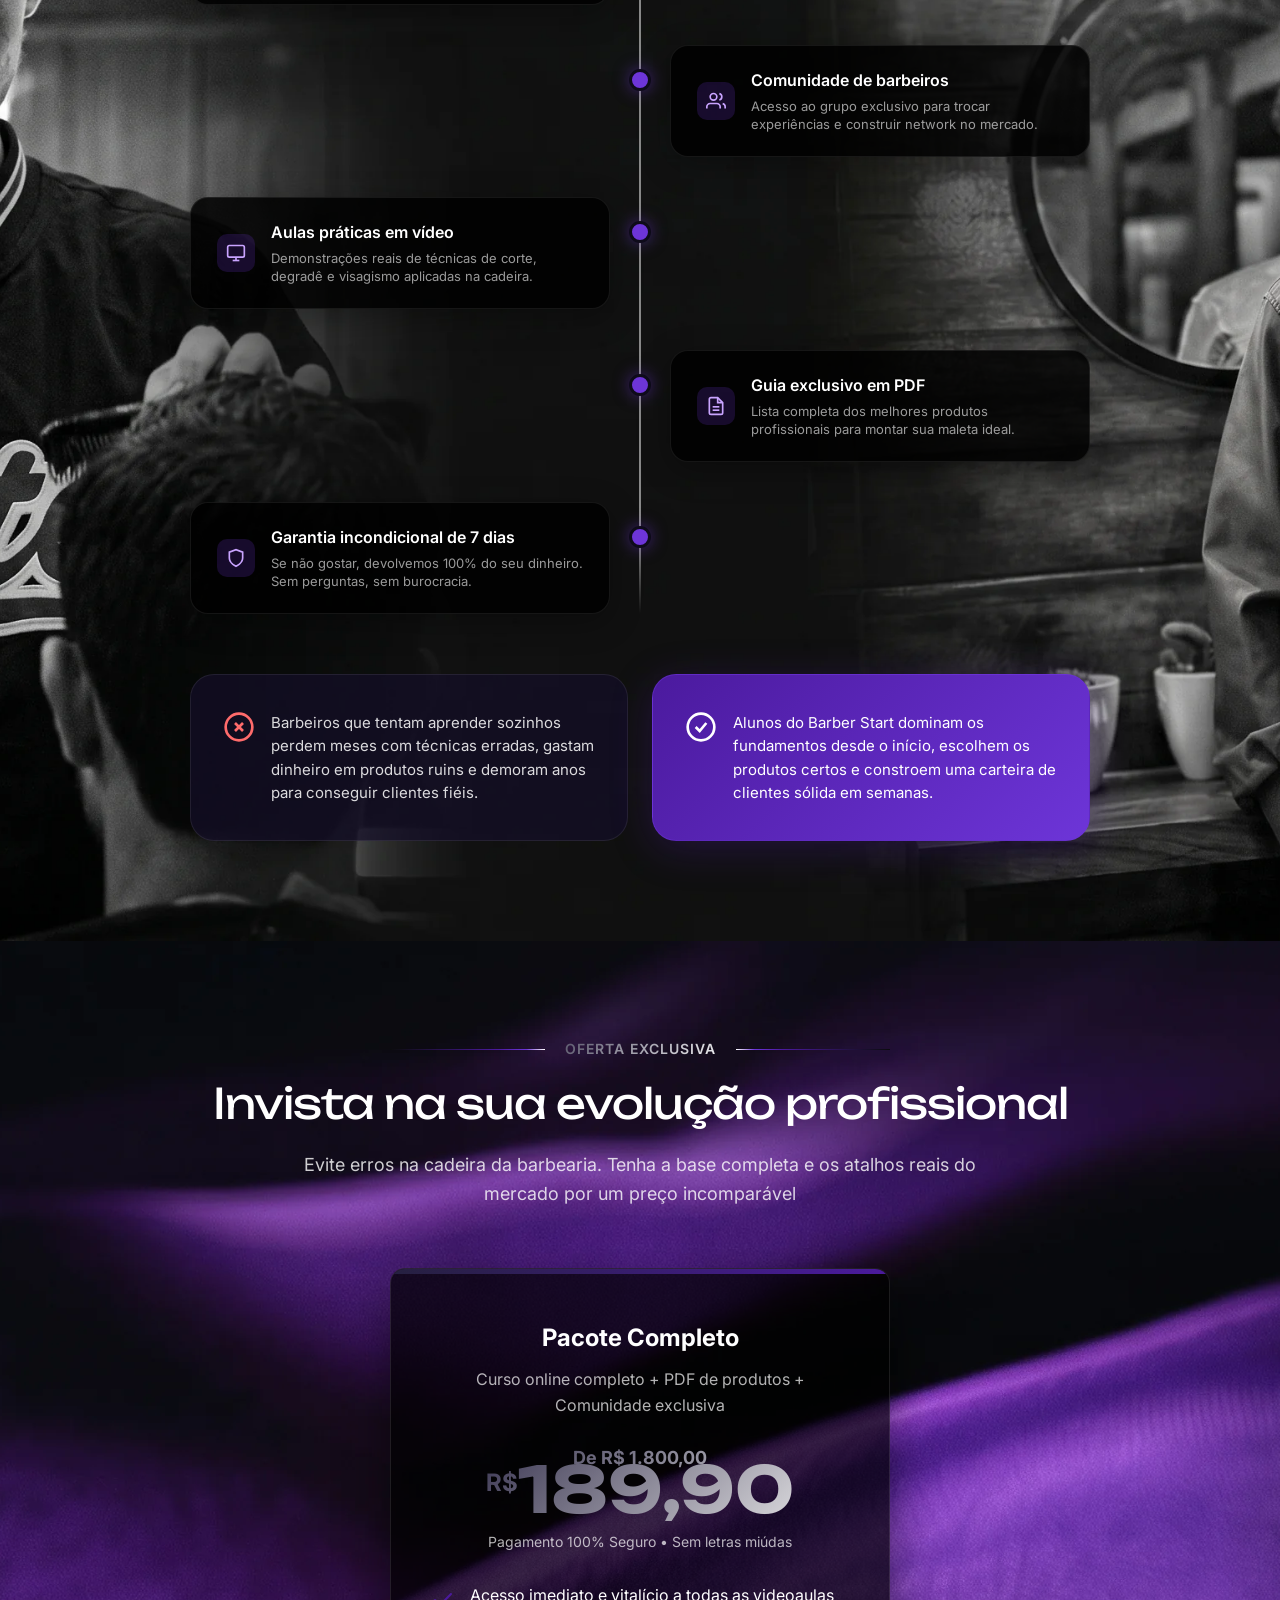
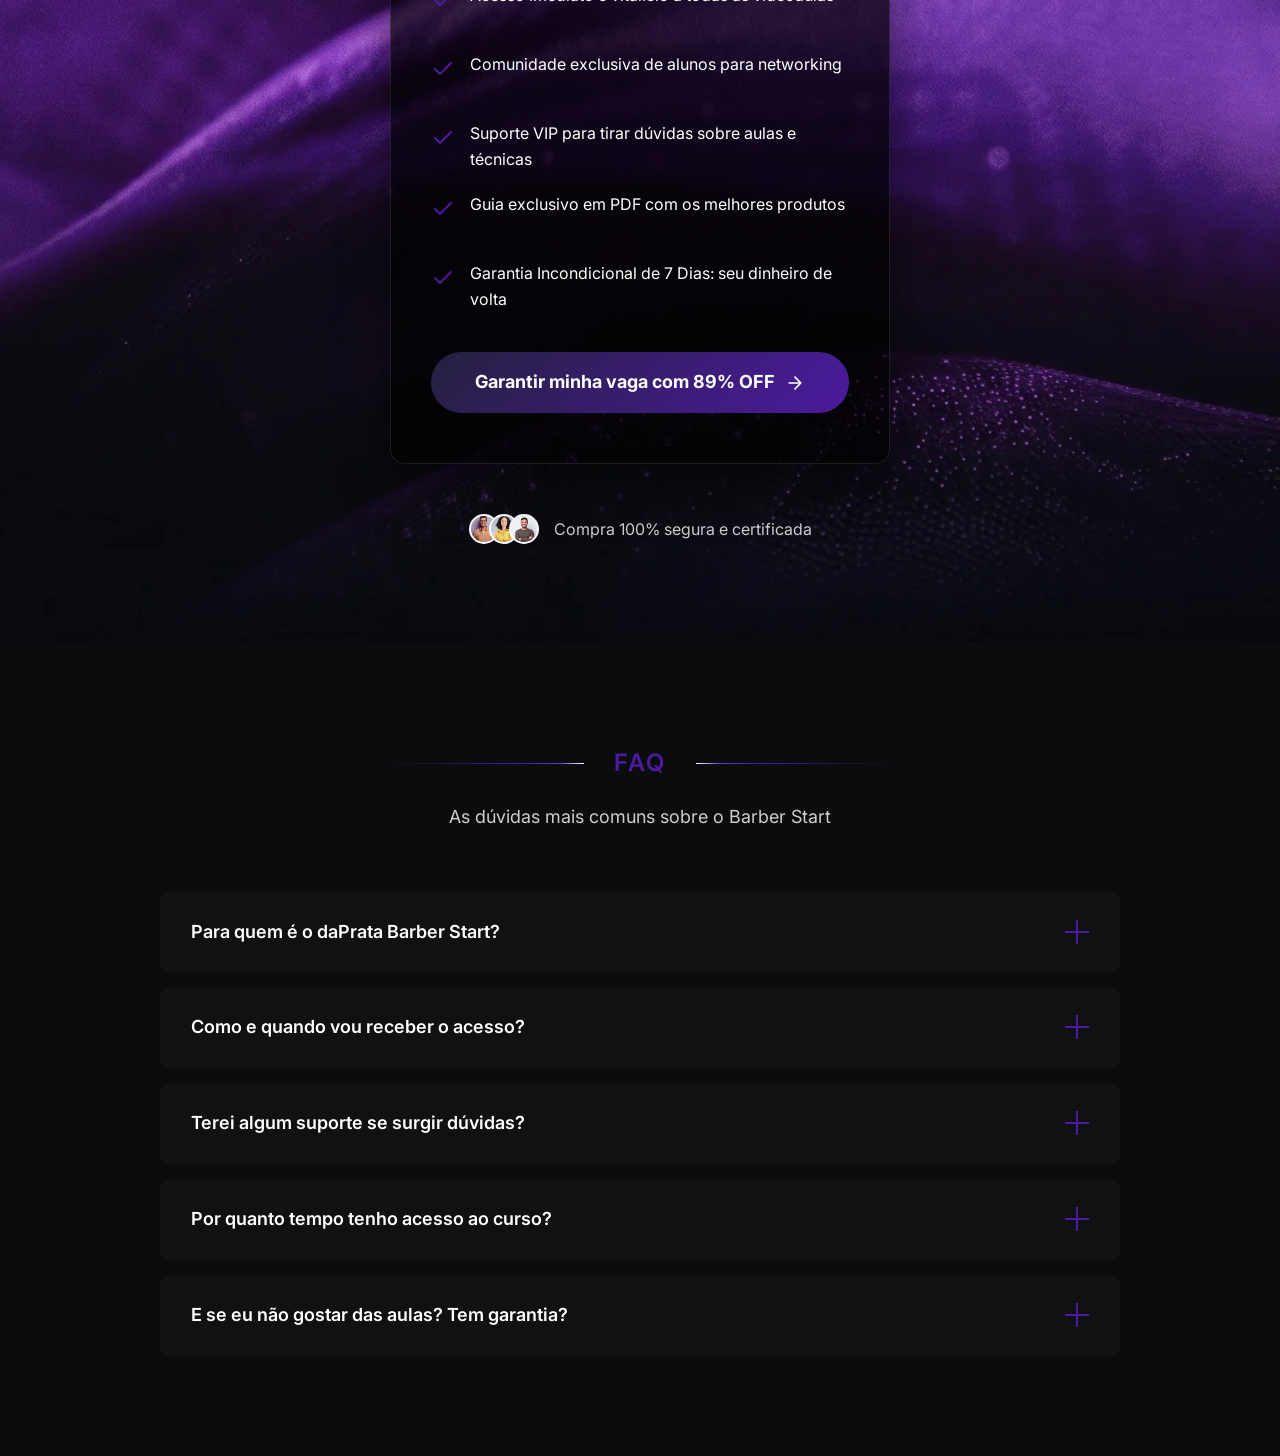
==== commit 42332730: "perf: optimize image loading via preloading, delay tag manager execution, and downsize avatars" ====
--- a/index.html
+++ b/index.html
@@ -22,6 +22,13 @@
       fetchpriority="high"
       media="(min-width: 769px)"
     />
+    <link
+      rel="preload"
+      as="image"
+      href="./images/image-poster.webp"
+      type="image/webp"
+      fetchpriority="high"
+    />
     <script>
       window.dataLayer = window.dataLayer || [];
       function gtag() {
@@ -45,7 +52,7 @@
           window.addEventListener(eventName, loadGtag, { once: true, passive: true });
         });
         window.addEventListener("load", function () {
-          window.setTimeout(loadGtag, 3500);
+          window.setTimeout(loadGtag, 9000);
         }, { once: true });
       })();
     </script>
@@ -3473,42 +3480,42 @@
           name: "Lucas Barbosa",
           role: "Barbeiro Aluno",
           content: "Mlk tem uma didática boa, fora as aulas teóricas que me ensinaram muitas coisas também.",
-          avatar: "https://images.unsplash.com/photo-1500648767791-00dcc994a43e?w=150&h=150&fit=crop",
+          avatar: "https://images.unsplash.com/photo-1500648767791-00dcc994a43e?w=96&h=96&fit=crop&auto=format&q=65",
           rating: 5
         },
         {
           name: "Rafael",
           role: "Aluno Iniciante",
           content: "Me surpreendeu ainda mais pelo preço, me sinto mais confiante agora quando vou treinar.",
-          avatar: "https://images.unsplash.com/photo-1507003211169-0a1dd7228f2d?w=150&h=150&fit=crop",
+          avatar: "https://images.unsplash.com/photo-1507003211169-0a1dd7228f2d?w=96&h=96&fit=crop&auto=format&q=65",
           rating: 5
         },
         {
           name: "Jotta",
           role: "Barbeiro Profissional",
           content: "Aprendi em poucas semanas o que levei vários meses tentando sozinho na raça.",
-          avatar: "https://images.unsplash.com/photo-1535713875002-d1d0cf377fde?w=150&h=150&fit=crop",
+          avatar: "https://images.unsplash.com/photo-1535713875002-d1d0cf377fde?w=96&h=96&fit=crop&auto=format&q=65",
           rating: 5
         },
         {
           name: "Caio Yamamoto",
           role: "Empreendedor",
           content: "Graças ao curso melhorei bastante e estou pensando em abrir minha própria barbearia em breve.",
-          avatar: "https://images.unsplash.com/photo-1519085360753-af0119f7cbe7?w=150&h=150&fit=crop",
+          avatar: "https://images.unsplash.com/photo-1519085360753-af0119f7cbe7?w=96&h=96&fit=crop&auto=format&q=65",
           rating: 5
         },
         {
           name: "Fernando Souza",
           role: "Barbeiro Pleno",
           content: "Sempre errava o encaixe da aresta. Depois de ver como o peso funciona de verdade, tudo fez sentido.",
-          avatar: "https://images.unsplash.com/photo-1472099645785-5658abf4ff4e?w=150&h=150&fit=crop",
+          avatar: "https://images.unsplash.com/photo-1472099645785-5658abf4ff4e?w=96&h=96&fit=crop&auto=format&q=65",
           rating: 5
         },
         {
           name: "Matheus Costa",
           role: "Proprietário de Barbearia",
           content: "O módulo sobre formato da cabeça mudou meu jogo. Agora eu entrego o corte que realmente combina com o cliente.",
-          avatar: "https://images.unsplash.com/photo-1506794778202-cad84cf45f1d?w=150&h=150&fit=crop",
+          avatar: "https://images.unsplash.com/photo-1506794778202-cad84cf45f1d?w=96&h=96&fit=crop&auto=format&q=65",
           rating: 5
         }
       ];
